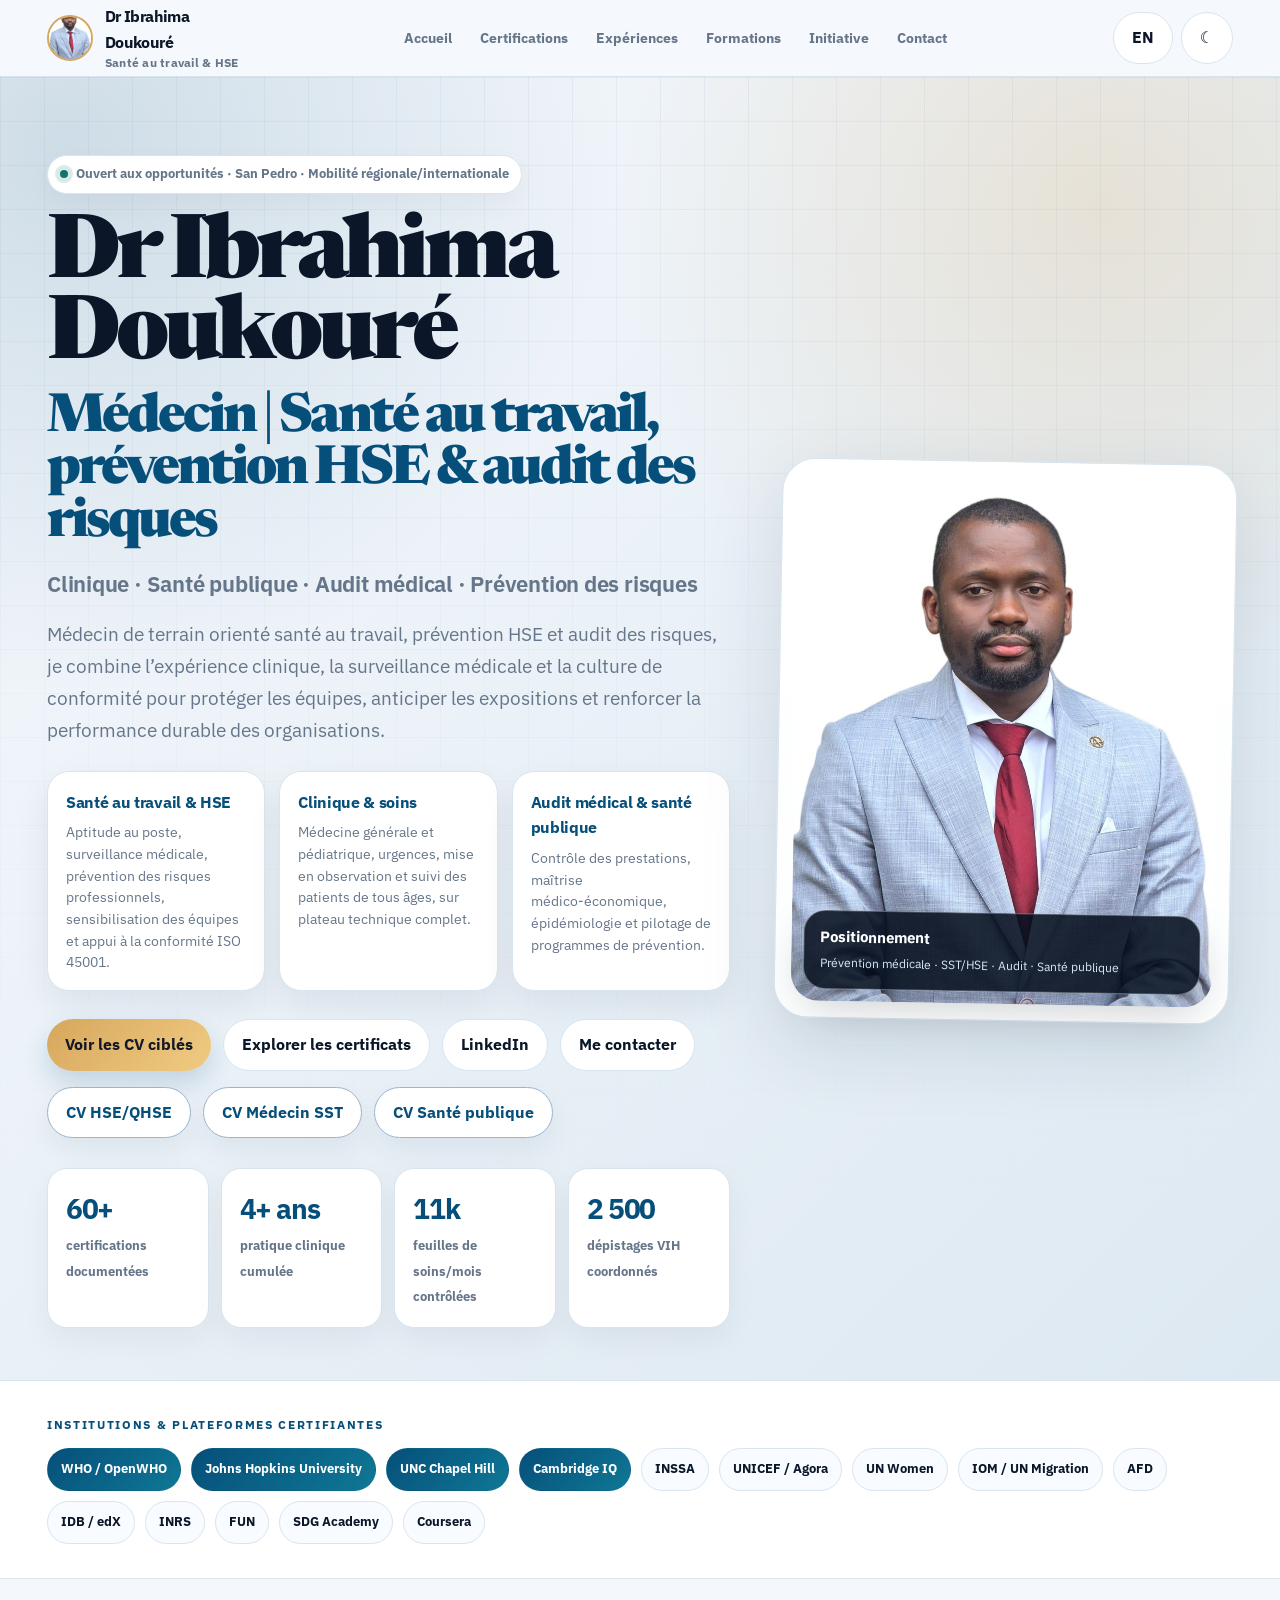
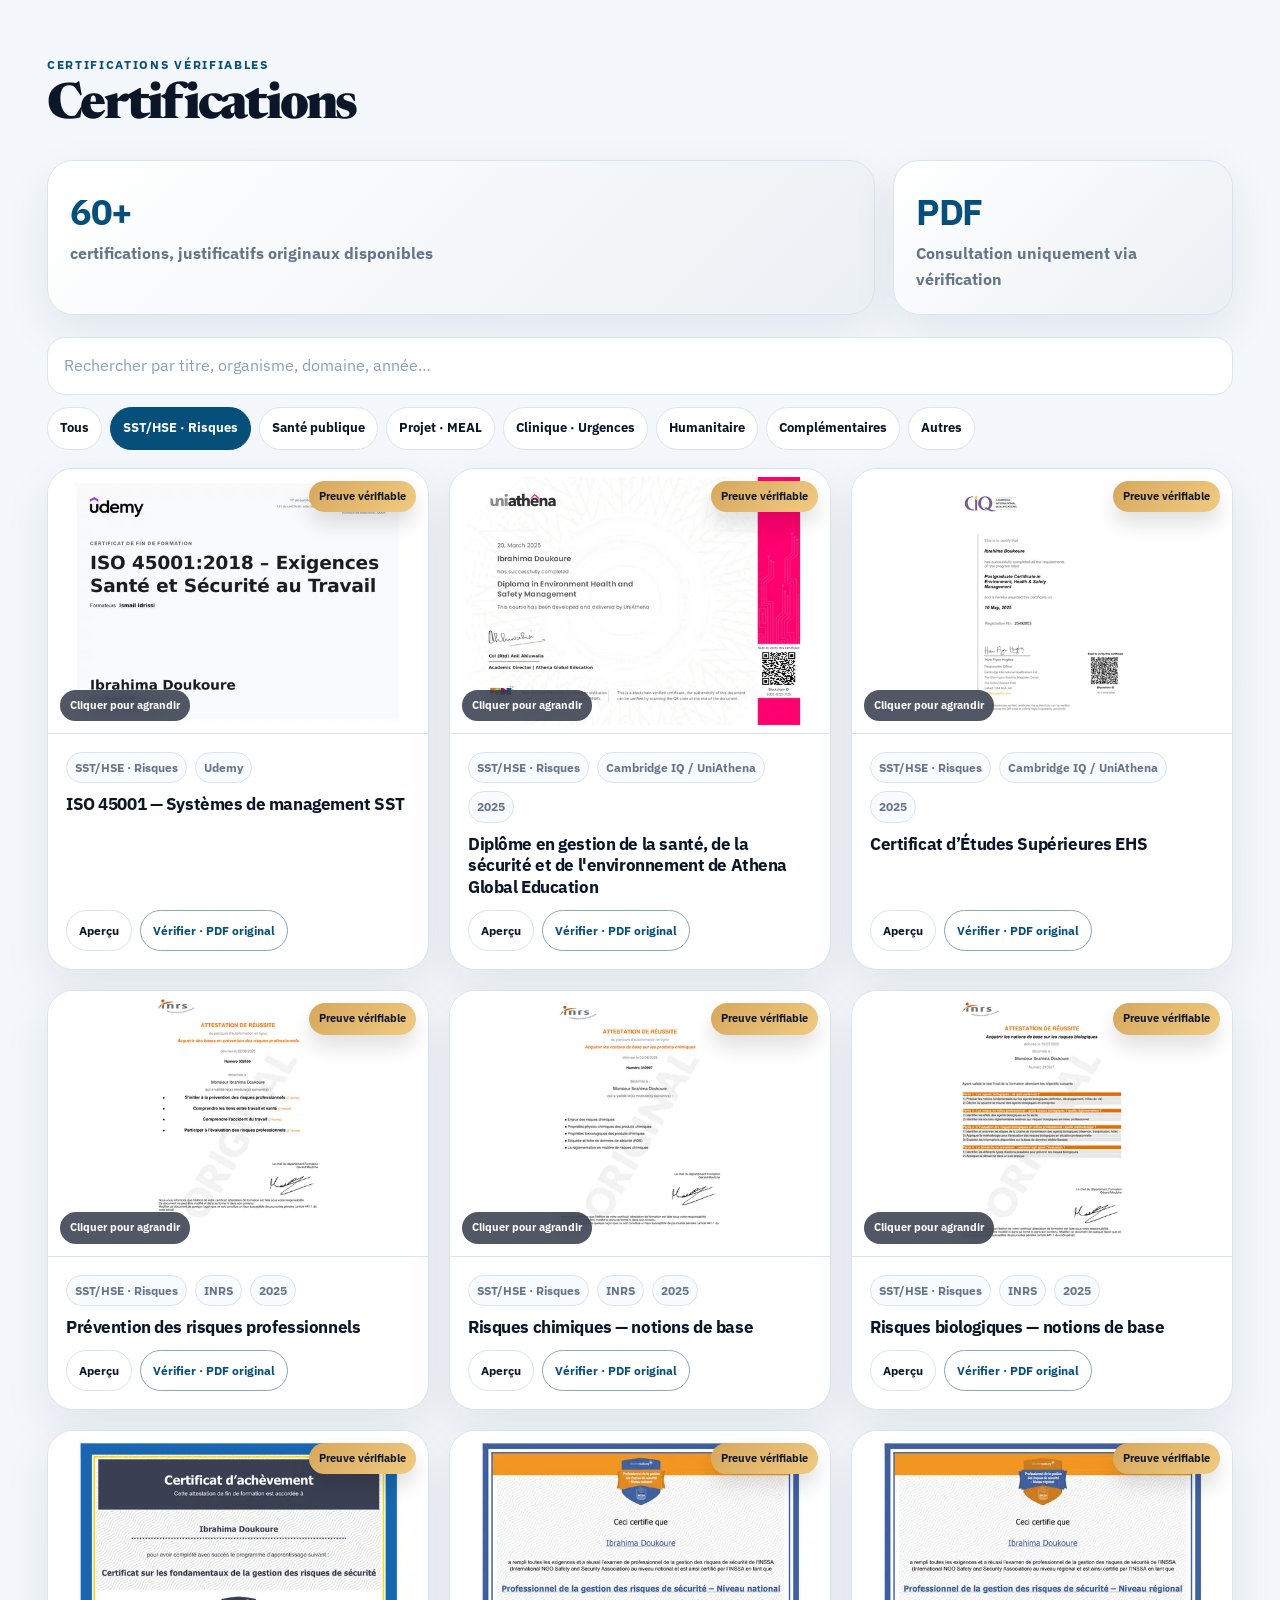
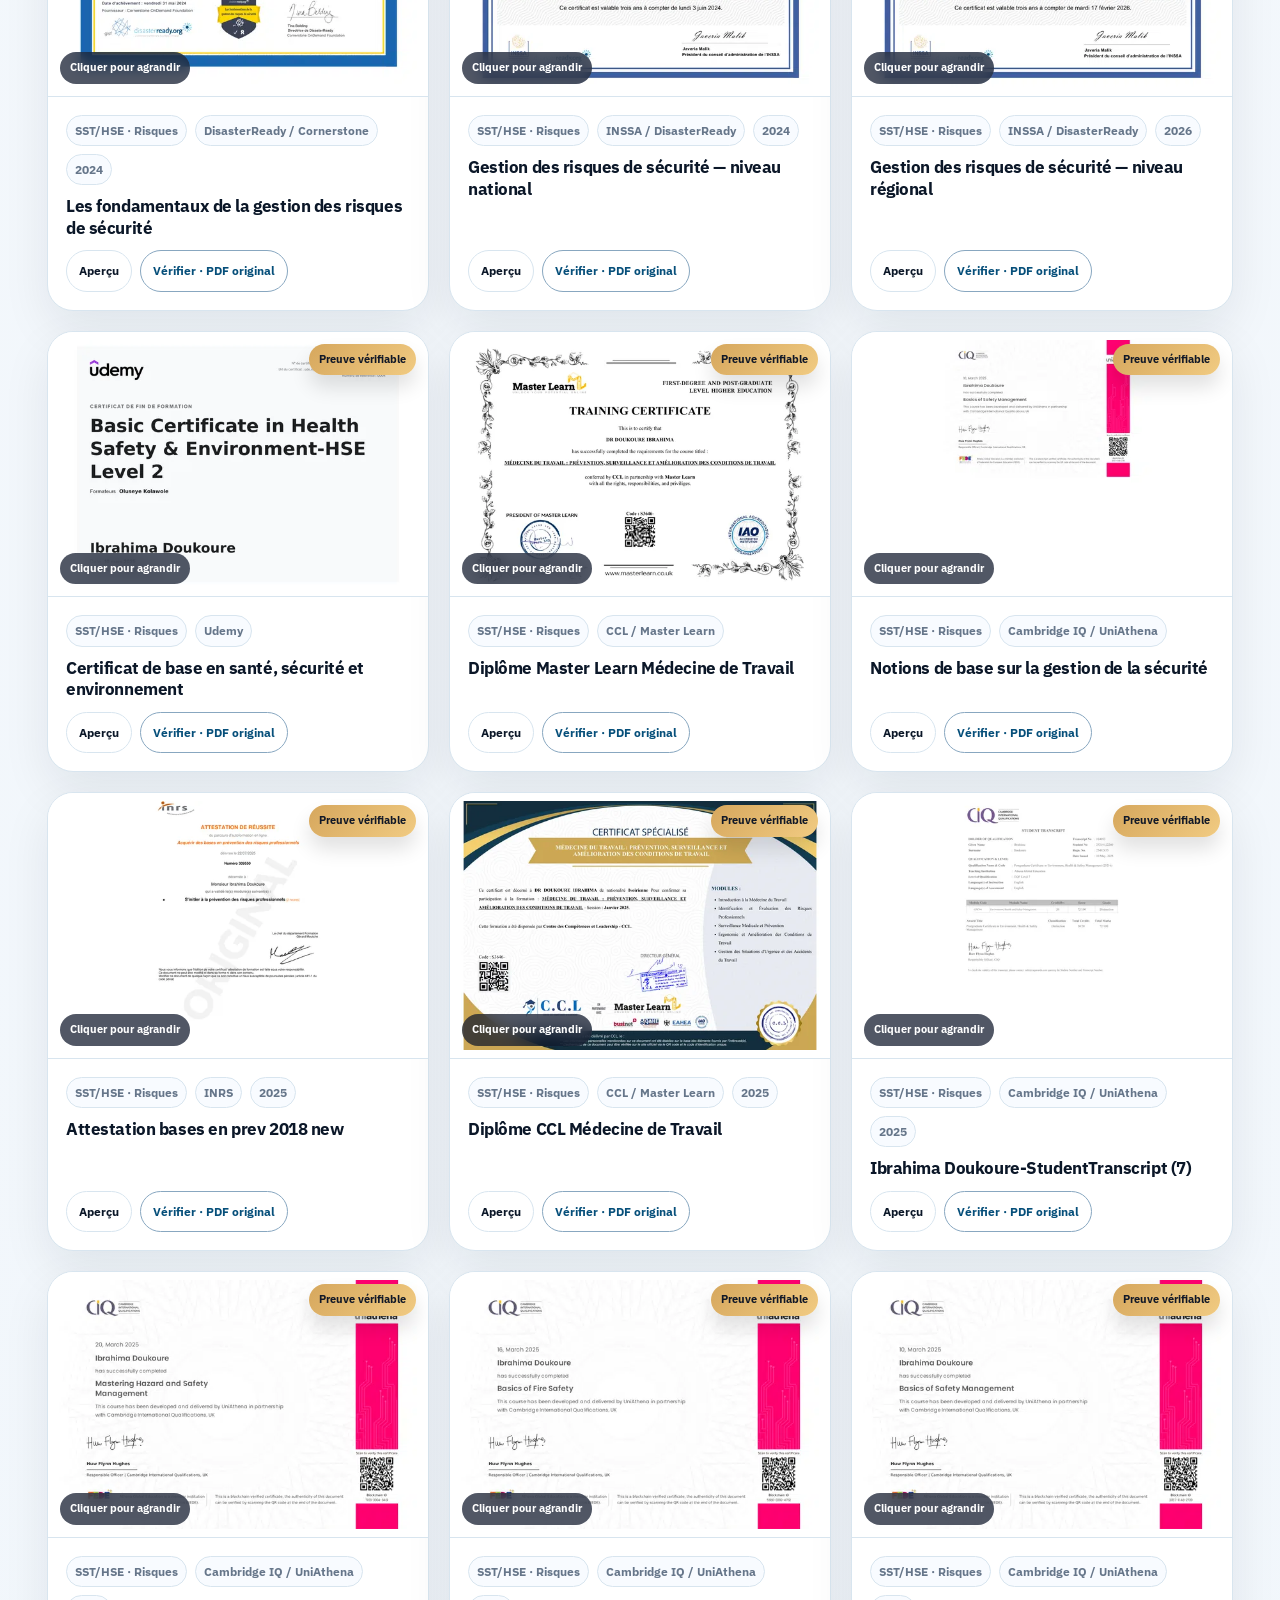
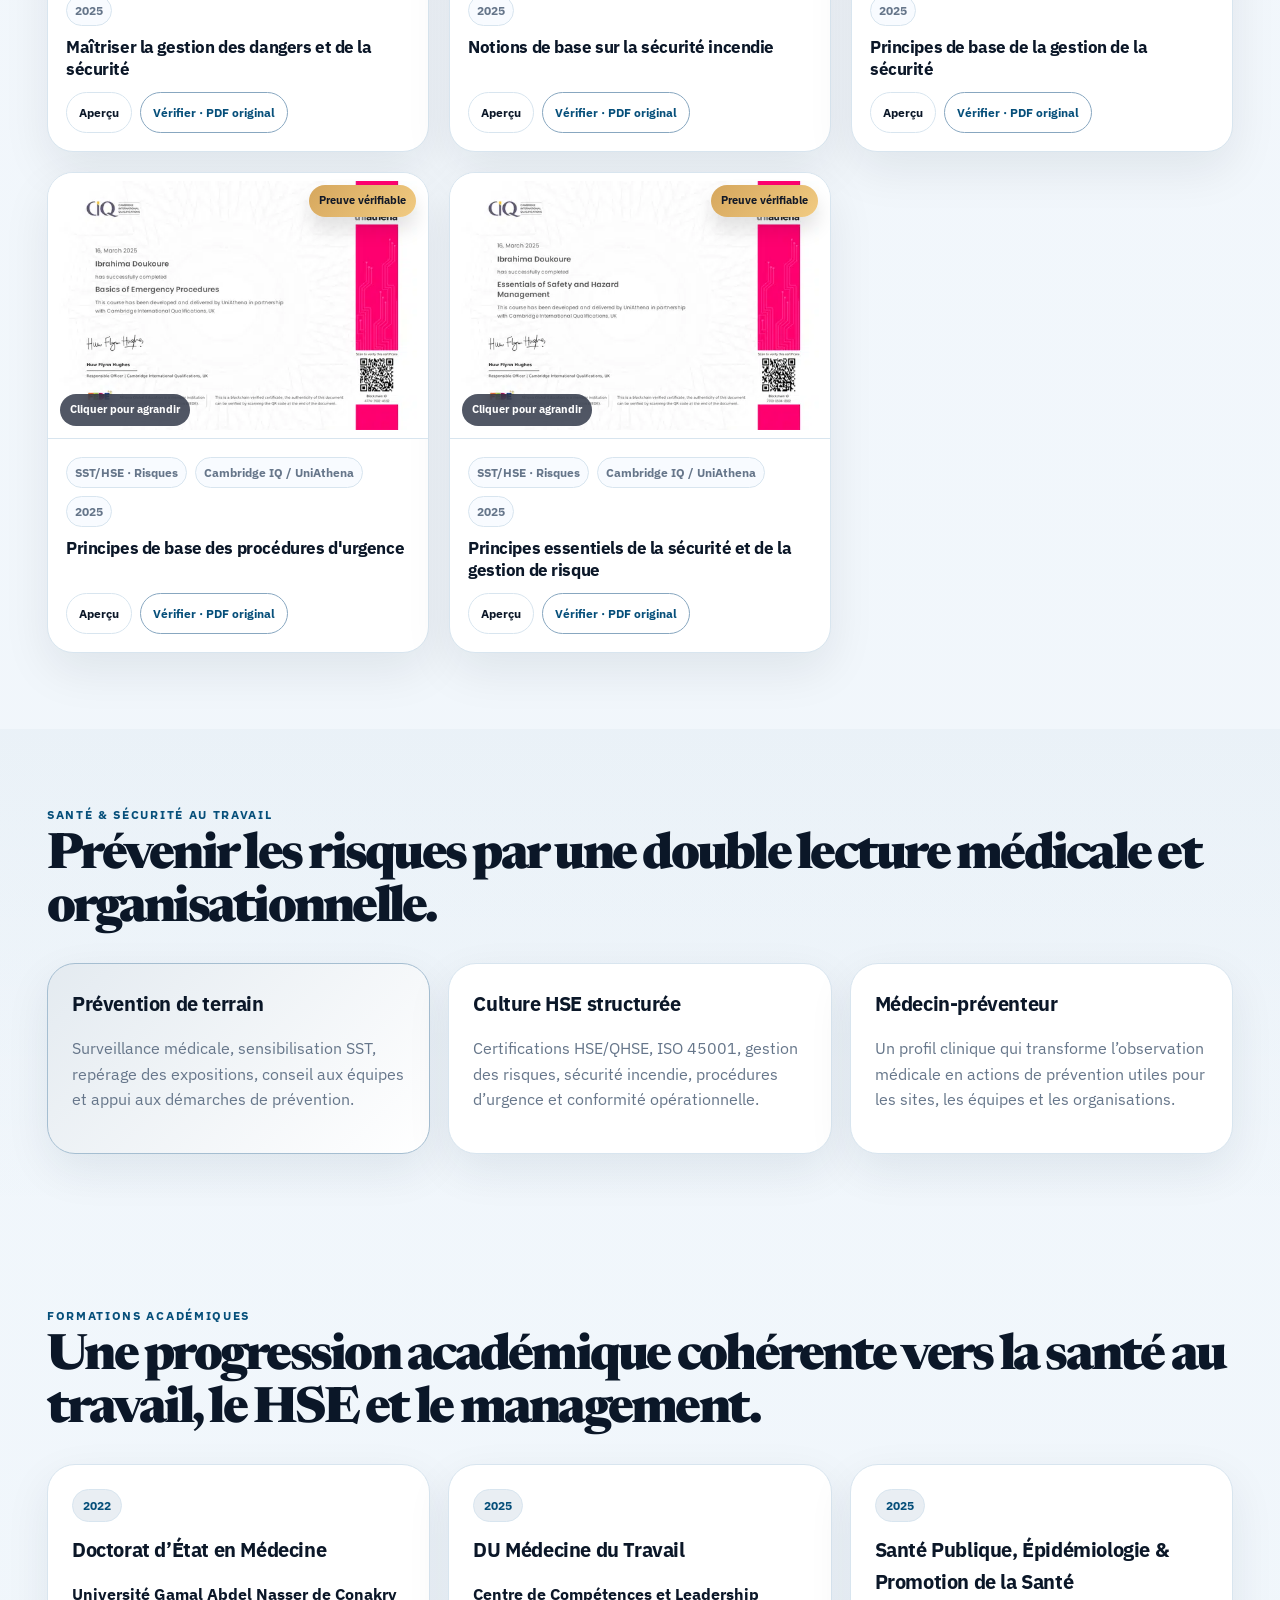
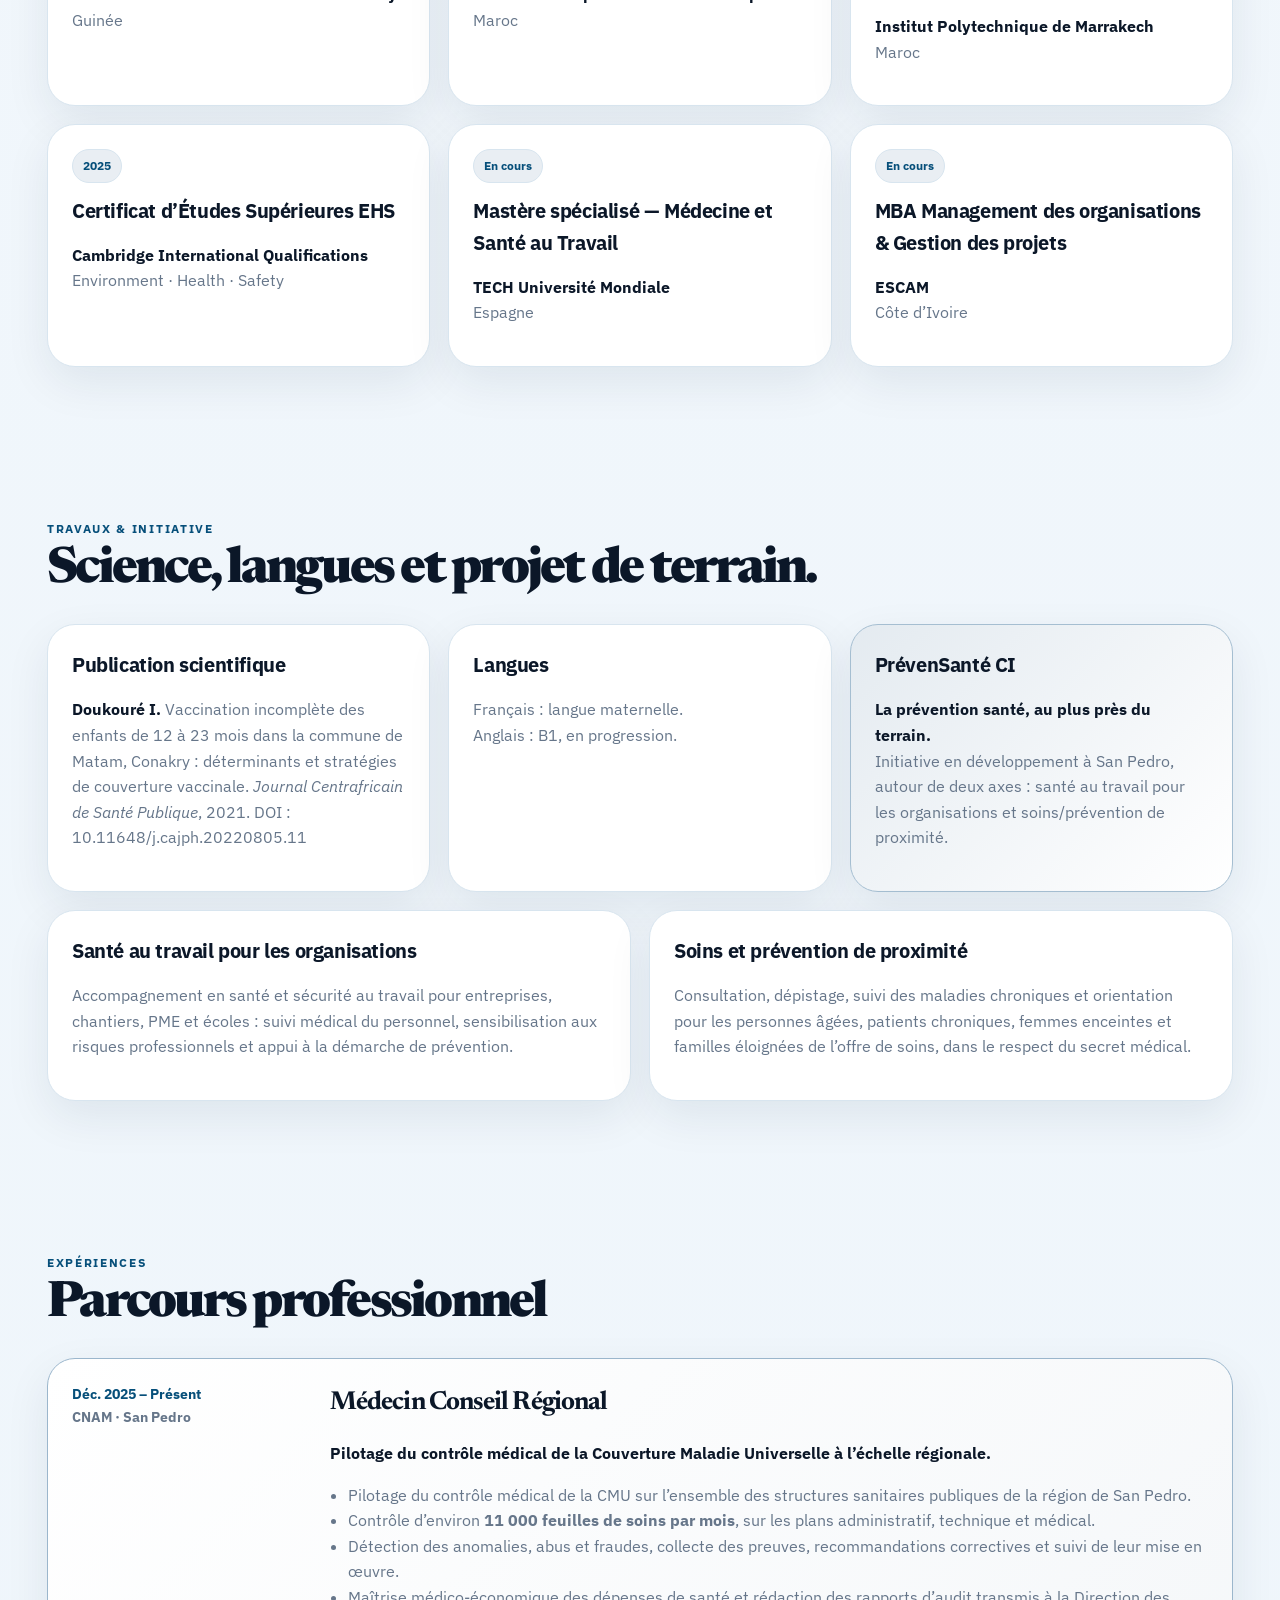
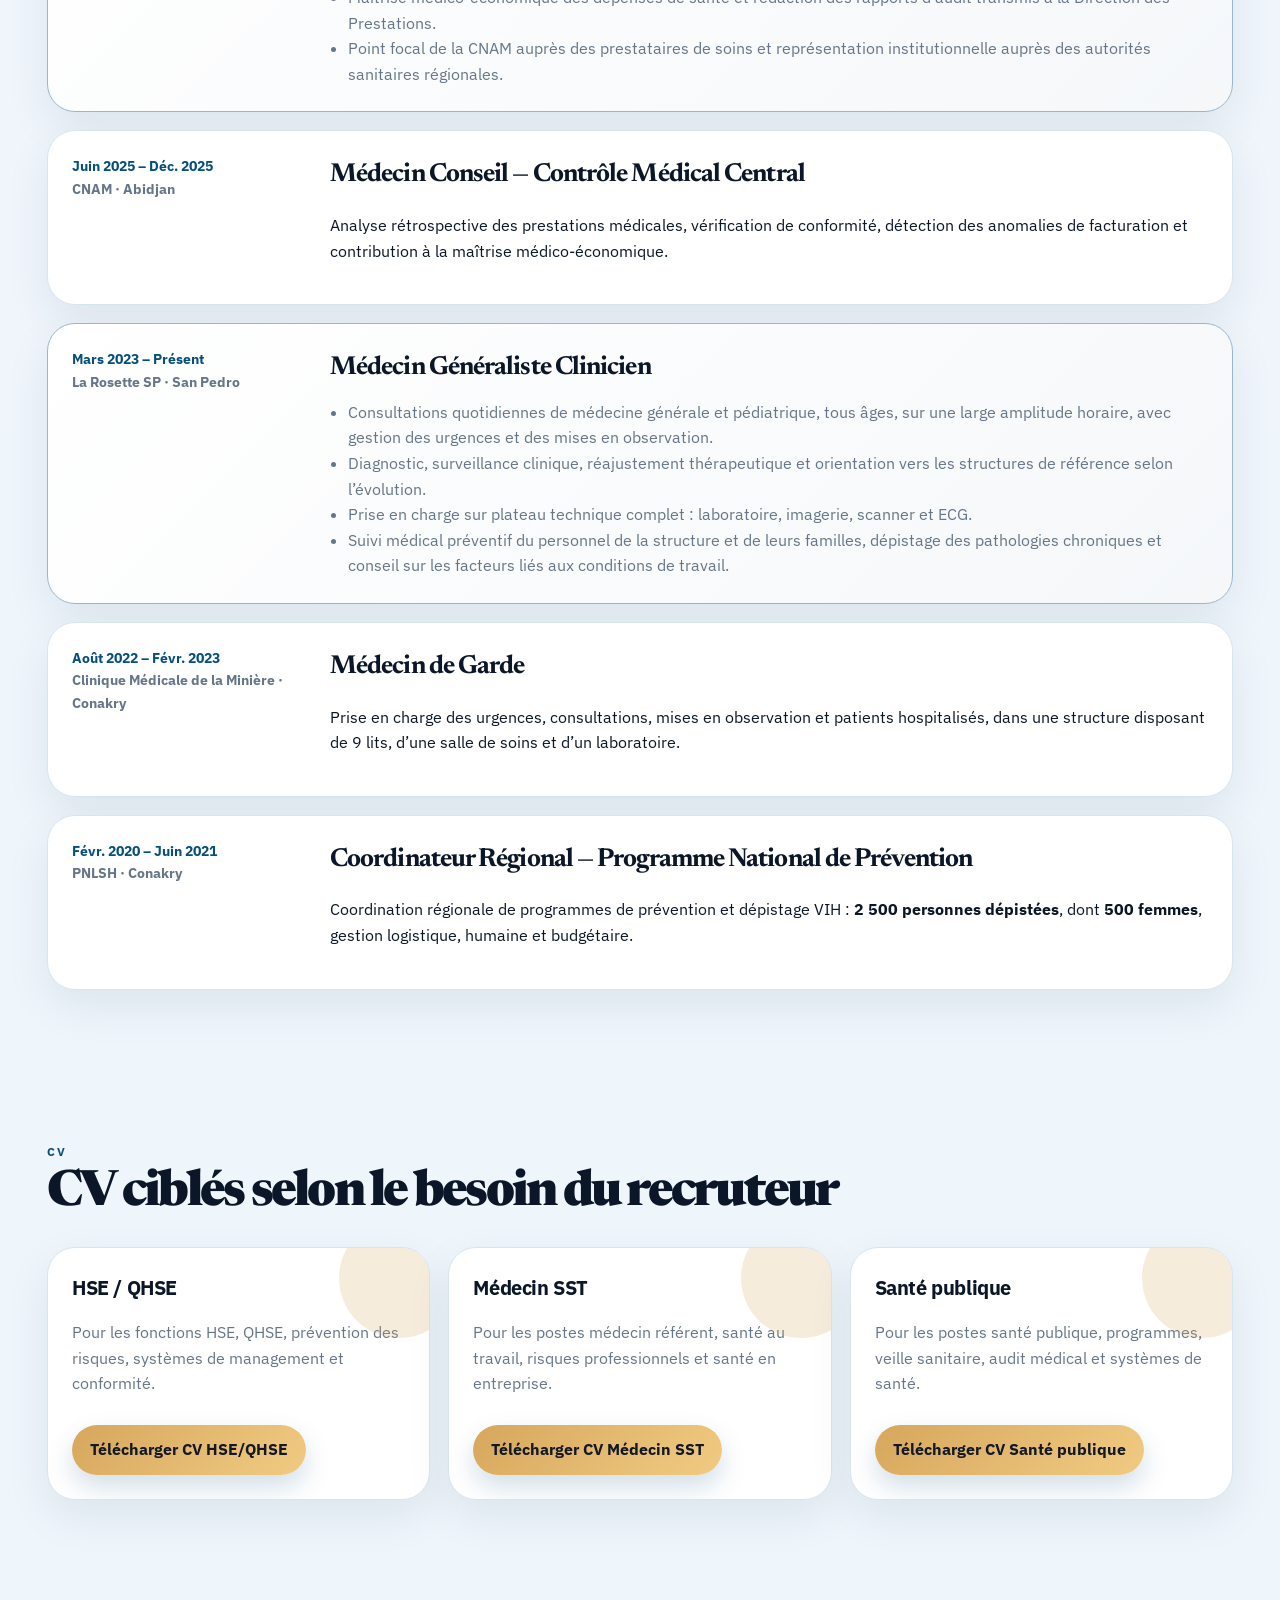
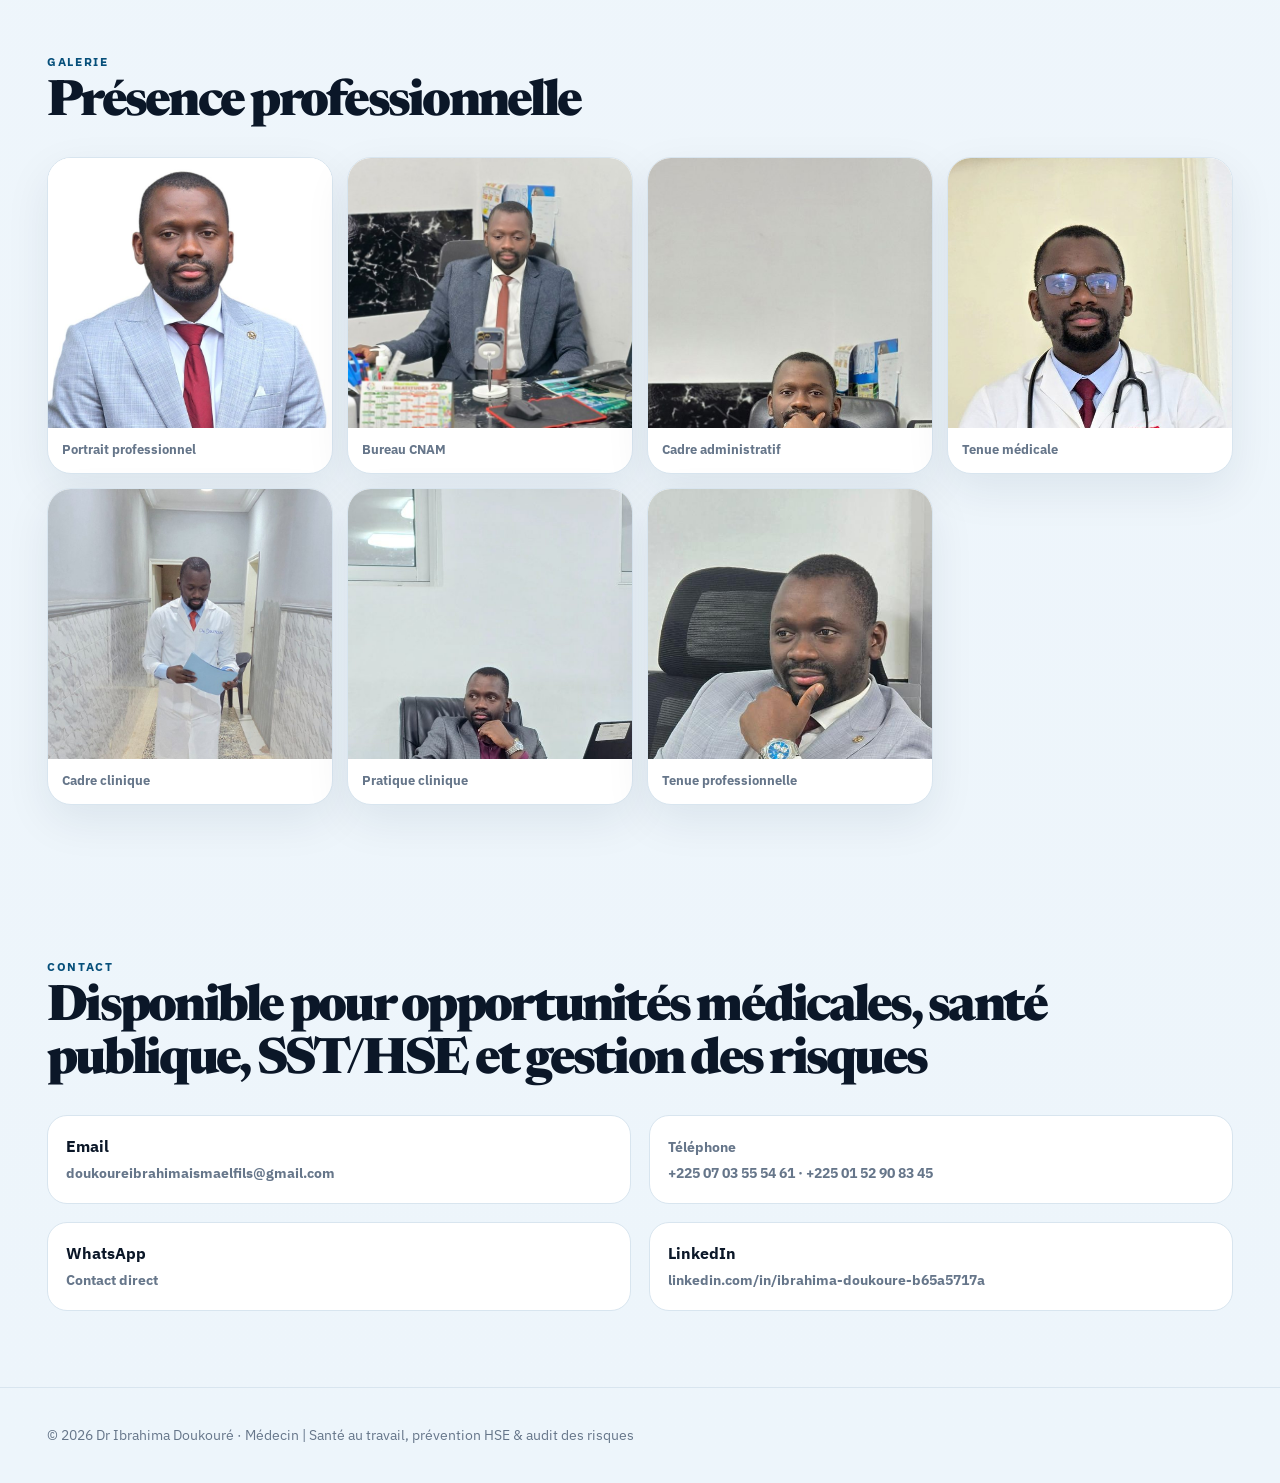
==== index.html @ f4de7c30 "Intégration accroche finale" ====
<!DOCTYPE html>

<html lang="fr">
<head>
<meta charset="utf-8"/>
<meta content="width=device-width, initial-scale=1" name="viewport"/>
<title>Dr Ibrahima Doukouré | Santé au travail, prévention HSE &amp; audit des risques</title>
<meta content="Portfolio professionnel bilingue de Dr Ibrahima Doukouré : médecine clinique, santé au travail, prévention HSE, audit des risques, audit médical, santé publique et certifications vérifiables." name="description"/>
<meta content="Dr Ibrahima Doukouré" name="author"/>
<meta content="#064f7a" name="theme-color"/>
<meta content="Dr Ibrahima Doukouré | Santé au travail, prévention HSE &amp; audit des risques" property="og:title"/>
<meta content="Médecin de terrain orienté santé au travail, prévention HSE et audit des risques. Clinique, conformité, HSE et santé publique." property="og:description"/>
<meta content="website" property="og:type"/>
<meta content="https://ibrahimadoukoure.github.io/images/file_000000008200720a9ff8313a130f2a0b.jpg" property="og:image"/>
<link href="manifest.json" rel="manifest"/>
<link href="https://fonts.googleapis.com" rel="preconnect"/>
<link crossorigin="" href="https://fonts.gstatic.com" rel="preconnect"/>
<link href="https://fonts.googleapis.com/css2?family=Newsreader:opsz,wght@6..72,500;6..72,600;6..72,700;6..72,800&amp;family=IBM+Plex+Sans:wght@400;500;600;700;800&amp;display=swap" rel="stylesheet"/>
<style>
:root{
  --bg:#f5f8fc;--bg2:#edf5fb;--surface:#fff;--surface2:#f8fbff;--ink:#0b1728;--muted:#66768a;--softMuted:#8aa0b8;--line:#d8e5ef;
  --brand:#064f7a;--brand2:#0f7895;--gold:#d6a75d;--gold2:#f1cb82;--green:#0f766e;--red:#9a3412;
  --shadow:0 26px 80px rgba(9,35,60,.12);--shadow2:0 16px 45px rgba(9,35,60,.08);--radius:28px;--max:1230px
}
[data-theme="dark"]{
  --bg:#07111f;--bg2:#0a1626;--surface:#0d1b2e;--surface2:#10243a;--ink:#eaf1f8;--muted:#9db1c7;--softMuted:#6f86a0;--line:#21354f;
  --brand:#54bce8;--brand2:#7de3ee;--gold:#e6bf73;--gold2:#ffe0a2;--green:#6ee7b7;--shadow:0 28px 90px rgba(0,0,0,.42);--shadow2:0 18px 55px rgba(0,0,0,.28)
}
*{box-sizing:border-box}html{scroll-behavior:smooth}body{margin:0;background:linear-gradient(180deg,var(--bg),var(--bg2));color:var(--ink);font-family:Inter,system-ui,-apple-system,Segoe UI,Roboto,Arial,sans-serif;line-height:1.6}a{color:inherit;text-decoration:none}img{max-width:100%;display:block}button,.btn,input{font:inherit}.container{max-width:var(--max);margin:auto;padding:0 22px}.sr{position:absolute;left:-9999px}
.lang-en{display:none}body[data-lang="en"] .lang-fr{display:none!important}body[data-lang="en"] .lang-en{display:revert!important}
.skip{position:absolute;left:-999px;top:0;background:var(--brand);color:#fff;padding:10px 14px;z-index:1000;border-radius:0 0 12px 0;font-weight:800}.skip:focus{left:0}
header{position:sticky;top:0;z-index:60;backdrop-filter:blur(18px);background:color-mix(in oklab,var(--bg) 88%, transparent);border-bottom:1px solid var(--line)}.nav{height:76px;display:flex;align-items:center;justify-content:space-between;gap:16px}.brand{display:flex;align-items:center;gap:12px;font-weight:950;letter-spacing:-.045em}.brand img{width:46px;height:46px;border-radius:50%;object-fit:cover;border:2px solid var(--gold)}.brand small{display:block;letter-spacing:.02em;color:var(--muted);font-weight:700;font-size:12px;margin-top:-3px}.navlinks{display:flex;gap:8px;align-items:center;font-size:14px;color:var(--muted);font-weight:750}.navlinks a{padding:9px 10px;border-radius:999px}.navlinks a:hover{background:color-mix(in oklab,var(--brand) 10%,transparent);color:var(--ink)}.navTools{display:flex;gap:8px;align-items:center}
button,.btn{border:0;border-radius:999px;background:var(--brand);color:#fff;padding:12px 18px;font-weight:850;cursor:pointer;box-shadow:0 12px 26px rgba(11,77,120,.18);display:inline-flex;gap:9px;align-items:center;justify-content:center;transition:.2s ease}button:hover,.btn:hover{transform:translateY(-1px)}button.secondary,.btn.secondary{background:var(--surface);color:var(--ink);border:1px solid var(--line);box-shadow:none}button.gold,.btn.gold{background:linear-gradient(135deg,var(--gold),var(--gold2));color:#121826}.btn.slim,button.slim{padding:9px 12px;font-size:13px}
.hero{position:relative;overflow:hidden;padding:78px 0 52px;background:radial-gradient(circle at 5% 5%,color-mix(in oklab,var(--brand) 16%, transparent),transparent 32%),radial-gradient(circle at 86% 10%,rgba(213,162,83,.20),transparent 30%),linear-gradient(135deg,var(--bg),color-mix(in oklab,var(--brand) 7%,var(--bg2)))}.hero:before{content:"";position:absolute;inset:0;background-image:linear-gradient(rgba(11,77,120,.05) 1px,transparent 1px),linear-gradient(90deg,rgba(11,77,120,.05) 1px,transparent 1px);background-size:44px 44px;mask-image:linear-gradient(to bottom,#000,transparent 88%);pointer-events:none}.heroGrid{position:relative;display:grid;grid-template-columns:1.08fr .72fr;gap:48px;align-items:center}.eyebrow{display:inline-flex;gap:8px;align-items:center;background:var(--surface);border:1px solid var(--line);padding:8px 12px;border-radius:999px;color:var(--muted);font-weight:850;font-size:13px;box-shadow:0 10px 28px rgba(15,23,42,.04)}.eyebrow .dot{width:8px;height:8px;background:var(--green);border-radius:50%;box-shadow:0 0 0 5px color-mix(in oklab,var(--green) 15%,transparent)}h1{font-size:clamp(42px,7vw,86px);line-height:.95;margin:22px 0 16px;letter-spacing:-.075em;font-weight:950}.title{font-size:clamp(18px,2.25vw,28px);font-weight:900;color:var(--brand);line-height:1.25;margin-bottom:16px}.lead{font-size:18px;color:var(--muted);max-width:780px}.heroActions,.cvQuick{display:flex;flex-wrap:wrap;gap:12px;margin-top:28px}.cvQuick{margin-top:16px}.cvQuick .btn{background:var(--surface);color:var(--brand);border:1px solid color-mix(in oklab,var(--brand) 30%, var(--line));box-shadow:0 12px 28px rgba(9,35,60,.06)}.heroCard{position:relative;background:linear-gradient(180deg,var(--surface),color-mix(in oklab,var(--surface) 88%,var(--bg2)));border:1px solid var(--line);border-radius:34px;box-shadow:var(--shadow);padding:16px;transform:rotate(1deg)}.heroCard img{border-radius:28px;aspect-ratio:4/5;object-fit:cover;object-position:center top}.heroBadge{position:absolute;left:28px;right:28px;bottom:28px;border:1px solid rgba(255,255,255,.32);background:rgba(3,8,18,.70);color:#fff;border-radius:22px;padding:14px 16px;backdrop-filter:blur(12px)}.heroBadge b{display:block;font-size:15px}.heroBadge span{font-size:12px;color:#dbeafe}.metricRow{display:grid;grid-template-columns:repeat(4,1fr);gap:12px;margin-top:30px}.metric{background:var(--surface);border:1px solid var(--line);border-radius:20px;padding:18px;box-shadow:0 12px 30px rgba(15,23,42,.05)}.metric b{font-size:28px;display:block;color:var(--brand);letter-spacing:-.05em}.metric span{font-size:13px;color:var(--muted);font-weight:750}
section{padding:76px 0}.sectionHead{display:flex;align-items:flex-end;justify-content:space-between;gap:20px;margin-bottom:28px}.kicker{color:var(--brand);font-weight:950;text-transform:uppercase;letter-spacing:.14em;font-size:12px}h2{font-family:"Source Serif 4",serif;font-size:clamp(32px,4vw,50px);line-height:1.05;margin:6px 0 0;letter-spacing:-.045em}.sub{color:var(--muted);max-width:820px}.grid{display:grid;gap:18px}.grid.two{grid-template-columns:repeat(2,1fr)}.grid.three{grid-template-columns:repeat(3,1fr)}.grid.four{grid-template-columns:repeat(4,1fr)}.card{background:var(--surface);border:1px solid var(--line);border-radius:var(--radius);padding:24px;box-shadow:var(--shadow2)}.card h3{margin:0 0 8px;font-size:20px;letter-spacing:-.02em}.card p,.card li{color:var(--muted)}.card strong{color:var(--ink)}.noteCard{background:linear-gradient(135deg,color-mix(in oklab,var(--brand) 11%,var(--surface)),var(--surface));border-color:color-mix(in oklab,var(--brand) 25%, var(--line))}
.institutions{background:var(--surface);border-top:1px solid var(--line);border-bottom:1px solid var(--line);padding:34px 0}.instRow{display:flex;flex-wrap:wrap;gap:10px;align-items:center}.inst{padding:10px 13px;background:var(--surface2);border:1px solid var(--line);border-radius:999px;color:var(--ink);font-weight:900;font-size:13px}.inst.star{background:linear-gradient(135deg,var(--brand),var(--brand2));color:#fff;border-color:transparent}
.timeline{display:grid;gap:18px}.tl{display:grid;grid-template-columns:238px 1fr;gap:20px;background:var(--surface);border:1px solid var(--line);border-radius:var(--radius);padding:24px;box-shadow:var(--shadow2)}.highlightTl{border-color:color-mix(in oklab,var(--brand) 30%,var(--line));background:linear-gradient(135deg,var(--surface),color-mix(in oklab,var(--brand) 4%,var(--surface)))}.tlMeta{color:var(--muted);font-size:14px;font-weight:850}.tlMeta .date{display:block;color:var(--brand)}.tl h3{margin:0 0 6px}.tl ul{margin:10px 0 0;padding-left:18px;color:var(--muted)}.tags{display:flex;flex-wrap:wrap;gap:10px}.tag{display:inline-flex;align-items:center;gap:8px;padding:8px 12px;border-radius:999px;background:color-mix(in oklab,var(--brand) 9%,var(--surface));border:1px solid var(--line);font-size:13px;font-weight:850;color:color-mix(in oklab,var(--ink) 90%,var(--brand))}
.cvGrid{display:grid;grid-template-columns:repeat(3,1fr);gap:18px}.cvCard{position:relative;overflow:hidden}.cvCard:after{content:"";position:absolute;right:-30px;top:-30px;width:120px;height:120px;border-radius:50%;background:color-mix(in oklab,var(--gold) 22%,transparent)}.cvCard .btn{margin-top:12px}
.certIntro{display:grid;grid-template-columns:1fr 340px;gap:18px;margin-bottom:22px}.certPanel{background:linear-gradient(135deg,var(--surface),color-mix(in oklab,var(--brand) 8%,var(--surface)));border:1px solid var(--line);border-radius:26px;padding:22px;box-shadow:var(--shadow2)}.certPanel b{font-size:36px;color:var(--brand);letter-spacing:-.05em}.certPanel span{display:block;color:var(--muted);font-weight:800}.filters{display:grid;grid-template-columns:1fr;gap:12px;margin-bottom:18px}.search{width:100%;border:1px solid var(--line);background:var(--surface);color:var(--ink);padding:15px 16px;border-radius:18px;outline:none}.search:focus{border-color:var(--brand);box-shadow:0 0 0 4px color-mix(in oklab,var(--brand) 16%, transparent)}.filterBtns{display:flex;gap:8px;flex-wrap:wrap}.filterBtns button{padding:10px 12px;font-size:13px;background:var(--surface);color:var(--ink);border:1px solid var(--line);box-shadow:none}.filterBtns button.active{background:var(--brand);color:#fff;border-color:var(--brand)}.certGrid{display:grid;grid-template-columns:repeat(3,1fr);gap:20px}.cert{background:var(--surface);border:1px solid var(--line);border-radius:26px;overflow:hidden;box-shadow:0 18px 48px rgba(15,23,42,.08);display:flex;flex-direction:column;min-height:100%;transition:.22s ease}.cert:hover{transform:translateY(-4px);box-shadow:var(--shadow)}.certThumb{position:relative;background:linear-gradient(135deg,#f8fafc,#ffffff);aspect-ratio:1.43/1;display:flex;align-items:center;justify-content:center;border-bottom:1px solid var(--line);overflow:hidden;width:100%;border-radius:0;box-shadow:none;padding:0}.certThumb:hover{transform:none}.certThumb img{width:100%;height:100%;object-fit:contain;padding:10px;background:#fff}.proofCorner{position:absolute;right:12px;top:12px;padding:7px 10px;border-radius:999px;background:linear-gradient(135deg,var(--gold),var(--gold2));color:#111827;font-size:11px;font-weight:950;box-shadow:0 12px 20px rgba(0,0,0,.12)}.previewHint{position:absolute;left:12px;bottom:12px;padding:7px 10px;border-radius:999px;background:rgba(15,23,42,.72);color:#fff;font-size:11px;font-weight:850;backdrop-filter:blur(8px)}.brokenNote{display:none;position:absolute;inset:0;align-items:center;justify-content:center;padding:20px;text-align:center;color:var(--brand);font-size:13px;font-weight:900;background:linear-gradient(135deg,#fff,var(--surface2))}.certThumb.missing-preview .brokenNote{display:flex}.certThumb.missing-preview .previewHint,.certThumb.missing-preview .proofCorner{display:none}.certBody{padding:18px;display:flex;flex-direction:column;gap:11px;flex:1}.certBody h3{font-size:17px;margin:0;line-height:1.28;letter-spacing:-.025em}.certMeta{font-size:12px;color:var(--muted);display:flex;gap:8px;flex-wrap:wrap}.pill{display:inline-flex;padding:5px 8px;border-radius:999px;background:var(--surface2);border:1px solid var(--line);font-weight:750}.certActions{display:flex;gap:8px;flex-wrap:wrap;margin-top:auto}.certActions a,.certActions button{font-size:12px;padding:10px 12px;box-shadow:none}.certActions .verify{border-color:color-mix(in oklab,var(--brand) 40%,var(--line));color:var(--brand)}
.gallery{display:grid;grid-template-columns:repeat(4,1fr);gap:14px}.gallery figure{margin:0;border-radius:24px;overflow:hidden;border:1px solid var(--line);background:var(--surface);box-shadow:var(--shadow2)}.gallery img{width:100%;height:270px;object-fit:cover;object-position:center top}.gallery figcaption{padding:12px 14px;color:var(--muted);font-size:13px;font-weight:800}.contactBox{display:grid;grid-template-columns:1fr 1fr;gap:18px}.contactLink{display:flex;gap:14px;align-items:center;background:var(--surface);border:1px solid var(--line);border-radius:20px;padding:18px;font-weight:850}.contactLink b{display:block}.contactLink span{color:var(--muted);font-size:14px}footer{border-top:1px solid var(--line);padding:36px 0;color:var(--muted);font-size:14px}.topBtn{position:fixed;right:18px;bottom:18px;z-index:60;display:none;border-radius:16px;padding:13px}.lightbox{position:fixed;inset:0;background:rgba(3,8,18,.92);display:none;align-items:center;justify-content:center;z-index:100;padding:26px}.lightbox.open{display:flex}.lightboxBox{max-width:min(1100px,94vw);max-height:92vh;display:flex;flex-direction:column;gap:12px}.lightbox img{max-height:82vh;max-width:94vw;border-radius:18px;background:#fff;object-fit:contain}.lightboxToolbar{display:flex;justify-content:space-between;gap:10px;align-items:center;color:#fff}.lightboxClose{background:#fff;color:#0f172a}.lightboxTitle{font-weight:850}
@media(max-width:1000px){.navlinks{display:none}.heroGrid,.grid.two,.grid.three,.grid.four,.contactBox,.certIntro,.cvGrid{grid-template-columns:1fr}.metricRow{grid-template-columns:repeat(2,1fr)}.tl{grid-template-columns:1fr}.certGrid{grid-template-columns:repeat(2,1fr)}.gallery{grid-template-columns:repeat(2,1fr)}}
@media(max-width:640px){.hero{padding-top:42px}.certGrid,.gallery,.metricRow{grid-template-columns:1fr}section{padding:56px 0}.heroActions .btn,.heroActions button,.cvQuick .btn{width:100%}.gallery img{height:330px}.certActions .btn,.certActions button{flex:1}.brand small{display:none}}


/* ===== Finition executive HSE — version consolidée ===== */
:root{--serif:"Newsreader",Georgia,serif;--sans:"IBM Plex Sans",Inter,system-ui,-apple-system,Segoe UI,Roboto,Arial,sans-serif}
body{font-family:var(--sans);font-weight:400}.brand{letter-spacing:-.04em}.brand small{font-weight:700}.navlinks{font-weight:700}
h1,h2{font-family:var(--serif);font-weight:800;letter-spacing:-.055em;color:var(--ink)}
h1{font-size:clamp(46px,7vw,88px);line-height:.92;margin:22px 0 14px}.title{font-family:var(--serif);font-size:clamp(30px,4.2vw,58px);line-height:.98;letter-spacing:-.055em;font-weight:800;color:var(--brand);max-width:860px}.heroSubline{font-size:clamp(16px,2vw,22px);color:var(--muted);font-weight:650;margin:12px 0 14px;letter-spacing:-.01em}.lead{font-size:18.5px;line-height:1.72;color:var(--muted);max-width:840px}.heroBadge{backdrop-filter:none;background:rgba(7,17,31,.88);box-shadow:0 18px 42px rgba(0,0,0,.18)}
.heroPillars{display:grid;grid-template-columns:repeat(3,1fr);gap:14px;margin:24px 0 8px}.heroPillars article{background:var(--surface);border:1px solid var(--line);border-radius:22px;padding:18px 18px 16px;box-shadow:0 14px 34px rgba(9,35,60,.07)}.heroPillars b{display:block;color:var(--brand);font-size:16px;margin-bottom:7px;letter-spacing:-.02em}.heroPillars span{display:block;color:var(--muted);font-size:14px;line-height:1.55}.angleSection{background:linear-gradient(180deg,color-mix(in oklab,var(--brand) 3%,transparent),transparent)}.yearBadge{display:inline-flex;margin-bottom:12px;padding:6px 10px;border-radius:999px;background:color-mix(in oklab,var(--brand) 9%,var(--surface));border:1px solid var(--line);color:var(--brand);font-size:12px;font-weight:900}.diplomaGrid .card{position:relative}.prevenGrid{margin-top:18px}.certIntro .certPanel b{letter-spacing:-.04em}.certGrid{align-items:stretch}.certThumb{background:#fff}.certThumb img{padding:8px}.gallery figcaption{font-weight:750}.gallery img{background:#fff}.tl h3{font-family:var(--serif);font-size:26px;letter-spacing:-.035em}.contactLink{box-shadow:none}.search::placeholder{color:var(--softMuted)}
@media(max-width:1000px){.heroPillars{grid-template-columns:1fr}.title{font-size:clamp(28px,8vw,44px)}.heroSubline{font-size:16px}.lead{font-size:17px}.heroCard img{aspect-ratio:4/5;object-fit:cover;object-position:center top}.metricRow{margin-top:22px}}
@media(max-width:640px){.nav{height:70px}.brand img{width:48px;height:48px}.brand{font-size:18px}.brand small{font-size:11px}.hero{padding:46px 0 36px}.title{line-height:1.04}.heroPillars article{padding:16px}.metric b{font-size:30px}.gallery img{height:330px}.certThumb{aspect-ratio:1.36/1}.certActions .secondary{min-height:54px}.tl h3{font-size:24px}}

.metric b span{display:inline!important;font-size:inherit!important;color:inherit!important;font-weight:inherit!important;letter-spacing:inherit!important;}.lightboxTitle .lang-en,.lightboxTitle .lang-fr{display:inline}


/* ===== Correctif définitif bilingue : une seule langue visible à la fois ===== */
body[data-lang="fr"] .lang-en,
body:not([data-lang="en"]) .lang-en{display:none!important;}
body[data-lang="en"] .lang-fr{display:none!important;}
body[data-lang="en"] .lang-en{display:revert!important;}
body[data-lang="fr"] .heroPillars article > b.lang-fr,
body[data-lang="en"] .heroPillars article > b.lang-en,
body[data-lang="fr"] .heroPillars article > span.lang-fr,
body[data-lang="en"] .heroPillars article > span.lang-en{display:block!important;}
body[data-lang="fr"] .metric b span.lang-fr,
body[data-lang="en"] .metric b span.lang-en,
body[data-lang="fr"] .metric span span.lang-fr,
body[data-lang="en"] .metric span span.lang-en{display:inline!important;}
body[data-lang="fr"] .lightboxTitle .lang-fr,
body[data-lang="en"] .lightboxTitle .lang-en{display:inline!important;}

</style>
<meta content="https://ibrahimadoukoure.github.io/" property="og:url"/><meta content="summary_large_image" name="twitter:card"/><meta content="Dr Ibrahima Doukouré | Santé au travail, prévention HSE &amp; audit des risques" name="twitter:title"/><meta content="Clinique · Santé publique · Audit médical · Prévention des risques" name="twitter:description"/><meta content="https://ibrahimadoukoure.github.io/images/file_000000008200720a9ff8313a130f2a0b.jpg" name="twitter:image"/><link href="data:image/svg+xml,%3Csvg%20xmlns%3D%27http%3A//www.w3.org/2000/svg%27%20viewBox%3D%270%200%20128%20128%27%3E%3Crect%20width%3D%27128%27%20height%3D%27128%27%20rx%3D%2730%27%20fill%3D%27%23064f7a%27/%3E%3Ccircle%20cx%3D%2764%27%20cy%3D%2764%27%20r%3D%2748%27%20fill%3D%27%23ffffff%27%20opacity%3D%27.10%27/%3E%3Ctext%20x%3D%2764%27%20y%3D%2776%27%20text-anchor%3D%27middle%27%20font-family%3D%27Georgia%2Cserif%27%20font-size%3D%2744%27%20font-weight%3D%27700%27%20fill%3D%27%23f1cb82%27%3EID%3C/text%3E%3C/svg%3E" rel="icon" type="image/svg+xml"/></head>
<body data-lang="fr" data-theme="light">
<a class="skip" href="#main"><span class="lang-fr">Aller au contenu</span><span class="lang-en">Skip to content</span></a>
<header>
<div class="container nav">
<a class="brand" href="#top">
<img alt="Portrait de Dr Ibrahima Doukouré" decoding="async" loading="eager" src="[data-uri]"/>
<span>Dr Ibrahima<br/>Doukouré<small><span class="lang-fr">Santé au travail &amp; HSE</span><span class="lang-en">Occupational Health &amp; HSE</span></small></span>
</a>
<nav aria-label="Navigation principale" class="navlinks">
<a href="#top"><span class="lang-fr">Accueil</span><span class="lang-en">Home</span></a>
<a href="#certifications"><span class="lang-fr">Certifications</span><span class="lang-en">Certificates</span></a>
<a href="#experience"><span class="lang-fr">Expériences</span><span class="lang-en">Experience</span></a>
<a href="#formation"><span class="lang-fr">Formations</span><span class="lang-en">Education</span></a>
<a href="#initiative"><span class="lang-fr">Initiative</span><span class="lang-en">Initiative</span></a>
<a href="#contact">Contact</a>
</nav>
<div class="navTools">
<button aria-label="Changer de langue" class="secondary" id="langBtn" type="button">EN</button>
<button aria-label="Changer le thème" class="secondary" id="themeBtn" type="button">☾</button>
</div>
</div>
</header>
<main id="main">
<section class="hero" id="top">
<div class="container heroGrid">
<div>
<span class="eyebrow"><span class="dot"></span><span class="lang-fr">Ouvert aux opportunités · San Pedro · Mobilité régionale/internationale</span><span class="lang-en">Open to opportunities · San Pedro · Regional/international mobility</span></span>
<h1>Dr Ibrahima<br/>Doukouré</h1>
<div class="title lang-fr">Médecin | Santé au travail, prévention HSE &amp; audit des risques</div>
<div class="title lang-en">Physician | Occupational Health, HSE Prevention &amp; Risk Audit</div>
<div class="heroSubline lang-fr">Clinique · Santé publique · Audit médical · Prévention des risques</div>
<div class="heroSubline lang-en">Clinical care · Public health · Medical audit · Risk prevention</div>
<p class="lead lang-fr">Médecin de terrain orienté santé au travail, prévention HSE et audit des risques, je combine l’expérience clinique, la surveillance médicale et la culture de conformité pour protéger les équipes, anticiper les expositions et renforcer la performance durable des organisations.</p>
<p class="lead lang-en">A field physician oriented toward occupational health, HSE prevention and risk audit, I combine clinical experience, medical surveillance and a compliance culture to protect teams, anticipate exposures and strengthen the sustainable performance of organizations.</p>
<div aria-label="Piliers professionnels" class="heroPillars">
<article><b class="lang-fr">Santé au travail &amp; HSE</b><b class="lang-en">Occupational health &amp; HSE</b><span class="lang-fr">Aptitude au poste, surveillance médicale, prévention des risques professionnels, sensibilisation des équipes et appui à la conformité ISO 45001.</span><span class="lang-en">Fitness-for-work, medical surveillance, occupational risk prevention, workforce awareness and ISO 45001 compliance support.</span></article>
<article><b class="lang-fr">Clinique &amp; soins</b><b class="lang-en">Clinical care</b><span class="lang-fr">Médecine générale et pédiatrique, urgences, mise en observation et suivi des patients de tous âges, sur plateau technique complet.</span><span class="lang-en">General and pediatric medicine, emergencies, observation and follow-up for patients of all ages, on a full technical platform.</span></article>
<article><b class="lang-fr">Audit médical &amp; santé publique</b><b class="lang-en">Medical audit &amp; public health</b><span class="lang-fr">Contrôle des prestations, maîtrise médico-économique, épidémiologie et pilotage de programmes de prévention.</span><span class="lang-en">Claims control, medico-economic management, epidemiology and prevention program leadership.</span></article>
</div>
<div class="heroActions">
<a class="btn gold" href="#cv"><span class="lang-fr">Voir les CV ciblés</span><span class="lang-en">View targeted CVs</span></a>
<a class="btn secondary" href="#certifications"><span class="lang-fr">Explorer les certificats</span><span class="lang-en">Explore certificates</span></a>
<a class="btn secondary" href="https://www.linkedin.com/in/ibrahima-doukoure-b65a5717a/" rel="noopener" target="_blank">LinkedIn</a>
<a class="btn secondary" href="#contact"><span class="lang-fr">Me contacter</span><span class="lang-en">Contact me</span></a>
</div>
<div aria-label="Téléchargement rapide des CV" class="cvQuick">
<button class="btn" onclick="smartOpen('https://ibrahimadoukoure.github.io/cv/CV%20Doukoure%20Ibrahima%20HSE%20-%20QHSE.pdf')" type="button"><span class="lang-fr">CV HSE/QHSE</span><span class="lang-en">HSE/QHSE CV</span></button>
<button class="btn" onclick="smartOpen('https://ibrahimadoukoure.github.io/cv/CV%20Doukoure%20Ibrahima%20Medecin%20SST.pdf')" type="button"><span class="lang-fr">CV Médecin SST</span><span class="lang-en">Occupational Health CV</span></button>
<button class="btn" onclick="smartOpen('https://ibrahimadoukoure.github.io/cv/CV%20Doukoure%20Ibrahima%20M%C3%A9decin%20de%20Sant%C3%A9%20Publique%20Syst%C3%A8mes%20de%20Sant%C3%A9%20%26%20%C3%89pid%C3%A9miologie.pdf')" type="button"><span class="lang-fr">CV Santé publique</span><span class="lang-en">Public Health CV</span></button>
</div>
<div aria-label="Chiffres clés" class="metricRow">
<div class="metric"><b>60+</b><span><span class="lang-fr">certifications documentées</span><span class="lang-en">documented certifications</span></span></div>
<div class="metric"><b><span class="lang-fr">4+ ans</span><span class="lang-en">4+ yrs</span></b><span><span class="lang-fr">pratique clinique cumulée</span><span class="lang-en">cumulative clinical practice</span></span></div>
<div class="metric"><b>11k</b><span><span class="lang-fr">feuilles de soins/mois contrôlées</span><span class="lang-en">claim forms/month reviewed</span></span></div>
<div class="metric"><b>2 500</b><span><span class="lang-fr">dépistages VIH coordonnés</span><span class="lang-en">HIV screenings coordinated</span></span></div>
</div>
</div>
<aside aria-label="Photo professionnelle" class="heroCard">
<img alt="Dr Ibrahima Doukouré, portrait professionnel" decoding="async" loading="eager" src="[data-uri]"/>
<div class="heroBadge"><b class="lang-fr">Positionnement</b><b class="lang-en">Positioning</b><span class="lang-fr">Prévention médicale · SST/HSE · Audit · Santé publique</span><span class="lang-en">Medical prevention · OHS/HSE · Audit · Public health</span></div>
</aside>
</div>
</section>
<section aria-label="Institutions et plateformes certifiantes" class="institutions">
<div class="container">
<div class="kicker lang-fr">Institutions &amp; plateformes certifiantes</div><div class="kicker lang-en">Certifying institutions &amp; platforms</div>
<div class="instRow" style="margin-top:14px">
<span class="inst star">WHO / OpenWHO</span><span class="inst star">Johns Hopkins University</span><span class="inst star">UNC Chapel Hill</span><span class="inst star">Cambridge IQ</span><span class="inst">INSSA</span><span class="inst">UNICEF / Agora</span><span class="inst">UN Women</span><span class="inst">IOM / UN Migration</span><span class="inst">AFD</span><span class="inst">IDB / edX</span><span class="inst">INRS</span><span class="inst">FUN</span><span class="inst">SDG Academy</span><span class="inst">Coursera</span>
</div>
</div>
</section><section id="certifications"><div class="container"><div class="sectionHead"><div><div class="kicker"><span class="lang-fr">Certifications vérifiables</span><span class="lang-en">Verifiable certificates</span></div><h2 class="lang-fr">Certifications</h2><h2 class="lang-en">Certifications</h2></div></div>
<div class="certIntro"><div class="certPanel"><b>60+</b><span class="lang-fr">certifications, justificatifs originaux disponibles</span><span class="lang-en">certifications, original proofs available</span><span id="visibleCount" style="display:none">60+</span></div><div class="certPanel"><b>PDF</b><span class="lang-fr">Consultation uniquement via vérification</span><span class="lang-en">Available only through verification</span></div></div>
<div class="filters"><label class="sr" for="certSearch"><span class="lang-fr">Rechercher un certificat</span><span class="lang-en">Search a certificate</span></label><input class="search" id="certSearch" placeholder="Rechercher par titre, organisme, domaine, année…"/><div class="filterBtns" id="filterBtns"></div></div>
<div aria-live="polite" class="certGrid" id="certGrid"></div>
</div></section><section class="angleSection" id="sst"><div class="container"><div class="sectionHead"><div><div class="kicker"><span class="lang-fr">Santé &amp; sécurité au travail</span><span class="lang-en">Occupational Health &amp; Safety</span></div><h2 class="lang-fr">Prévenir les risques par une double lecture médicale et organisationnelle.</h2><h2 class="lang-en">Preventing risks through a medical and organizational lens.</h2></div></div>
<div class="grid three">
<article class="card noteCard"><h3 class="lang-fr">Prévention de terrain</h3><h3 class="lang-en">Field prevention</h3><p class="lang-fr">Surveillance médicale, sensibilisation SST, repérage des expositions, conseil aux équipes et appui aux démarches de prévention.</p><p class="lang-en">Medical surveillance, OHS awareness, exposure identification, workforce guidance and support for prevention programs.</p></article>
<article class="card"><h3 class="lang-fr">Culture HSE structurée</h3><h3 class="lang-en">Structured HSE culture</h3><p class="lang-fr">Certifications HSE/QHSE, ISO 45001, gestion des risques, sécurité incendie, procédures d’urgence et conformité opérationnelle.</p><p class="lang-en">HSE/QHSE certifications, ISO 45001, risk management, fire safety, emergency procedures and operational compliance.</p></article>
<article class="card"><h3 class="lang-fr">Médecin-préventeur</h3><h3 class="lang-en">Physician-prevention profile</h3><p class="lang-fr">Un profil clinique qui transforme l’observation médicale en actions de prévention utiles pour les sites, les équipes et les organisations.</p><p class="lang-en">A clinical profile that turns medical observation into prevention actions for sites, teams and organizations.</p></article>
</div></div></section>
<section id="formation"><div class="container"><div class="sectionHead"><div><div class="kicker"><span class="lang-fr">Formations académiques</span><span class="lang-en">Academic background</span></div><h2 class="lang-fr">Une progression académique cohérente vers la santé au travail, le HSE et le management.</h2><h2 class="lang-en">A coherent academic progression toward occupational health, HSE and management.</h2></div></div><div class="grid three diplomaGrid">
<article class="card"><span class="yearBadge">2022</span><h3 class="lang-fr">Doctorat d’État en Médecine</h3><h3 class="lang-en">Doctor of Medicine</h3><p><strong>Université Gamal Abdel Nasser de Conakry</strong><br/><span class="lang-fr">Guinée</span><span class="lang-en">Guinea</span></p></article>
<article class="card"><span class="yearBadge">2025</span><h3 class="lang-fr">DU Médecine du Travail</h3><h3 class="lang-en">University Diploma in Occupational Medicine</h3><p><strong>Centre de Compétences et Leadership</strong><br/><span class="lang-fr">Maroc</span><span class="lang-en">Morocco</span></p></article>
<article class="card"><span class="yearBadge">2025</span><h3 class="lang-fr">Santé Publique, Épidémiologie &amp; Promotion de la Santé</h3><h3 class="lang-en">Public Health, Epidemiology &amp; Health Promotion</h3><p><strong>Institut Polytechnique de Marrakech</strong><br/><span class="lang-fr">Maroc</span><span class="lang-en">Morocco</span></p></article>
<article class="card"><span class="yearBadge">2025</span><h3 class="lang-fr">Certificat d’Études Supérieures EHS</h3><h3 class="lang-en">Postgraduate Certificate in EHS Management</h3><p><strong>Cambridge International Qualifications</strong><br/>Environment · Health · Safety</p></article>
<article class="card"><span class="yearBadge"><span class="lang-fr">En cours</span><span class="lang-en">Ongoing</span></span><h3 class="lang-fr">Mastère spécialisé — Médecine et Santé au Travail</h3><h3 class="lang-en">Specialized Master’s Degree — Occupational Medicine and Health</h3><p><strong>TECH Université Mondiale</strong><br/><span class="lang-fr">Espagne</span><span class="lang-en">Spain</span></p></article>
<article class="card"><span class="yearBadge"><span class="lang-fr">En cours</span><span class="lang-en">Ongoing</span></span><h3 class="lang-fr">MBA Management des organisations &amp; Gestion des projets</h3><h3 class="lang-en">MBA in Organizational Management &amp; Project Management</h3><p><strong>ESCAM</strong><br/><span class="lang-fr">Côte d’Ivoire</span><span class="lang-en">Côte d’Ivoire</span></p></article>
</div></div></section>
<section id="initiative"><div class="container"><div class="sectionHead"><div><div class="kicker"><span class="lang-fr">Travaux &amp; initiative</span><span class="lang-en">Research &amp; initiative</span></div><h2 class="lang-fr">Science, langues et projet de terrain.</h2><h2 class="lang-en">Research, languages and field initiative.</h2></div></div><div class="grid three">
<article class="card"><h3 class="lang-fr">Publication scientifique</h3><h3 class="lang-en">Scientific publication</h3><p class="lang-fr"><strong>Doukouré I.</strong> Vaccination incomplète des enfants de 12 à 23 mois dans la commune de Matam, Conakry : déterminants et stratégies de couverture vaccinale. <em>Journal Centrafricain de Santé Publique</em>, 2021. DOI : 10.11648/j.cajph.20220805.11</p><p class="lang-en"><strong>Doukouré I.</strong> Incomplete vaccination among children aged 12 to 23 months in Matam, Conakry: determinants and vaccination coverage strategies. <em>Central African Journal of Public Health</em>, 2021. DOI: 10.11648/j.cajph.20220805.11</p></article>
<article class="card"><h3 class="lang-fr">Langues</h3><h3 class="lang-en">Languages</h3><p class="lang-fr">Français : langue maternelle.<br/>Anglais : B1, en progression.</p><p class="lang-en">French: native.<br/>English: B1, improving.</p></article>
<article class="card noteCard"><h3>PrévenSanté CI</h3><p class="lang-fr"><strong>La prévention santé, au plus près du terrain.</strong><br/>Initiative en développement à San Pedro, autour de deux axes : santé au travail pour les organisations et soins/prévention de proximité.</p><p class="lang-en"><strong>Health prevention, as close to the field as possible.</strong><br/>Initiative in development in San Pedro, built around two pillars: occupational health for organizations and community care/prevention.</p></article>
</div>
<div class="grid two prevenGrid">
<article class="card"><h3 class="lang-fr">Santé au travail pour les organisations</h3><h3 class="lang-en">Occupational health for organizations</h3><p class="lang-fr">Accompagnement en santé et sécurité au travail pour entreprises, chantiers, PME et écoles : suivi médical du personnel, sensibilisation aux risques professionnels et appui à la démarche de prévention.</p><p class="lang-en">Occupational health and safety support for companies, worksites, SMEs and schools: workforce medical follow-up, occupational risk awareness and prevention support.</p></article>
<article class="card"><h3 class="lang-fr">Soins et prévention de proximité</h3><h3 class="lang-en">Community care and prevention</h3><p class="lang-fr">Consultation, dépistage, suivi des maladies chroniques et orientation pour les personnes âgées, patients chroniques, femmes enceintes et familles éloignées de l’offre de soins, dans le respect du secret médical.</p><p class="lang-en">Consultation, screening, chronic-disease follow-up and referral for seniors, chronic patients, pregnant women and families far from care, within medical confidentiality.</p></article>
</div></div></section>
<section id="experience"><div class="container"><div class="sectionHead"><div><div class="kicker"><span class="lang-fr">Expériences</span><span class="lang-en">Experience</span></div><h2 class="lang-fr">Parcours professionnel</h2><h2 class="lang-en">Professional background</h2></div></div><div class="timeline">
<article class="tl highlightTl"><div class="tlMeta"><span class="date"><span class="lang-fr">Déc. 2025 – Présent</span><span class="lang-en">Dec. 2025 – Present</span></span>CNAM · San Pedro</div><div><h3 class="lang-fr">Médecin Conseil Régional</h3><h3 class="lang-en">Regional Medical Advisor</h3><p class="lang-fr"><strong>Pilotage du contrôle médical de la Couverture Maladie Universelle à l’échelle régionale.</strong></p><p class="lang-en"><strong>Regional leadership of medical control for Universal Health Coverage.</strong></p><ul><li><span class="lang-fr">Pilotage du contrôle médical de la CMU sur l’ensemble des structures sanitaires publiques de la région de San Pedro.</span><span class="lang-en">Leading the medical control of UHC services across public health facilities in the San Pedro region.</span></li><li><span class="lang-fr">Contrôle d’environ <strong>11 000 feuilles de soins par mois</strong>, sur les plans administratif, technique et médical.</span><span class="lang-en">Reviewing around <strong>11,000 claim forms per month</strong> on administrative, technical and medical grounds.</span></li><li><span class="lang-fr">Détection des anomalies, abus et fraudes, collecte des preuves, recommandations correctives et suivi de leur mise en œuvre.</span><span class="lang-en">Detecting anomalies, abuse and fraud, gathering evidence, issuing corrective recommendations and tracking implementation.</span></li><li><span class="lang-fr">Maîtrise médico-économique des dépenses de santé et rédaction des rapports d’audit transmis à la Direction des Prestations.</span><span class="lang-en">Medico-economic control of health spending and audit reporting to the Benefits Directorate.</span></li><li><span class="lang-fr">Point focal de la CNAM auprès des prestataires de soins et représentation institutionnelle auprès des autorités sanitaires régionales.</span><span class="lang-en">CNAM focal point for healthcare providers and institutional representation before regional health authorities.</span></li></ul></div></article>
<article class="tl"><div class="tlMeta"><span class="date"><span class="lang-fr">Juin 2025 – Déc. 2025</span><span class="lang-en">Jun. 2025 – Dec. 2025</span></span>CNAM · Abidjan</div><div><h3 class="lang-fr">Médecin Conseil — Contrôle Médical Central</h3><h3 class="lang-en">Medical Advisor — Central Medical Control</h3><p class="lang-fr">Analyse rétrospective des prestations médicales, vérification de conformité, détection des anomalies de facturation et contribution à la maîtrise médico-économique.</p><p class="lang-en">Retrospective review of medical services, compliance verification, billing anomaly detection and contribution to medico-economic control.</p></div></article>
<article class="tl highlightTl"><div class="tlMeta"><span class="date"><span class="lang-fr">Mars 2023 – Présent</span><span class="lang-en">Mar. 2023 – Present</span></span>La Rosette SP · San Pedro</div><div><h3 class="lang-fr">Médecin Généraliste Clinicien</h3><h3 class="lang-en">General Practitioner</h3><ul><li><span class="lang-fr">Consultations quotidiennes de médecine générale et pédiatrique, tous âges, sur une large amplitude horaire, avec gestion des urgences et des mises en observation.</span><span class="lang-en">Daily general and pediatric consultations, all ages, over extended hours, including emergency care and observation.</span></li><li><span class="lang-fr">Diagnostic, surveillance clinique, réajustement thérapeutique et orientation vers les structures de référence selon l’évolution.</span><span class="lang-en">Diagnosis, clinical monitoring, treatment adjustment and referral to higher-level facilities as conditions evolve.</span></li><li><span class="lang-fr">Prise en charge sur plateau technique complet : laboratoire, imagerie, scanner et ECG.</span><span class="lang-en">Care on a full technical platform: laboratory, imaging, CT and ECG.</span></li><li><span class="lang-fr">Suivi médical préventif du personnel de la structure et de leurs familles, dépistage des pathologies chroniques et conseil sur les facteurs liés aux conditions de travail.</span><span class="lang-en">Preventive medical follow-up of staff and their families, screening for chronic conditions and advice on factors linked to working conditions.</span></li></ul></div></article>
<article class="tl"><div class="tlMeta"><span class="date"><span class="lang-fr">Août 2022 – Févr. 2023</span><span class="lang-en">Aug. 2022 – Feb. 2023</span></span>Clinique Médicale de la Minière · Conakry</div><div><h3 class="lang-fr">Médecin de Garde</h3><h3 class="lang-en">On-call Physician</h3><p class="lang-fr">Prise en charge des urgences, consultations, mises en observation et patients hospitalisés, dans une structure disposant de 9 lits, d’une salle de soins et d’un laboratoire.</p><p class="lang-en">Emergency care, consultations, observation and hospitalized patient follow-up in a facility with 9 beds, a care room and laboratory services.</p></div></article>
<article class="tl"><div class="tlMeta"><span class="date"><span class="lang-fr">Févr. 2020 – Juin 2021</span><span class="lang-en">Feb. 2020 – Jun. 2021</span></span>PNLSH · Conakry</div><div><h3 class="lang-fr">Coordinateur Régional — Programme National de Prévention</h3><h3 class="lang-en">Regional Coordinator — National Prevention Program</h3><p class="lang-fr">Coordination régionale de programmes de prévention et dépistage VIH : <strong>2 500 personnes dépistées</strong>, dont <strong>500 femmes</strong>, gestion logistique, humaine et budgétaire.</p><p class="lang-en">Regional coordination of HIV prevention and screening programs: <strong>2,500 people screened</strong>, including <strong>500 women</strong>, with logistical, human and budget management.</p></div></article>
</div></div></section>
<section id="cv"><div class="container"><div class="sectionHead"><div><div class="kicker">CV</div><h2 class="lang-fr">CV ciblés selon le besoin du recruteur</h2><h2 class="lang-en">Targeted CVs by recruiter need</h2></div></div><div class="cvGrid">
<article class="card cvCard"><h3>HSE / QHSE</h3><p class="lang-fr">Pour les fonctions HSE, QHSE, prévention des risques, systèmes de management et conformité.</p><p class="lang-en">For HSE, QHSE, risk prevention, management systems and compliance roles.</p><button class="btn gold" onclick="smartOpen('https://ibrahimadoukoure.github.io/cv/CV%20Doukoure%20Ibrahima%20HSE%20-%20QHSE.pdf')"><span class="lang-fr">Télécharger CV HSE/QHSE</span><span class="lang-en">Download HSE/QHSE CV</span></button></article>
<article class="card cvCard"><h3 class="lang-fr">Médecin SST</h3><h3 class="lang-en">Occupational Health</h3><p class="lang-fr">Pour les postes médecin référent, santé au travail, risques professionnels et santé en entreprise.</p><p class="lang-en">For medical advisor, occupational health, workplace risk and corporate health roles.</p><button class="btn gold" onclick="smartOpen('https://ibrahimadoukoure.github.io/cv/CV%20Doukoure%20Ibrahima%20Medecin%20SST.pdf')"><span class="lang-fr">Télécharger CV Médecin SST</span><span class="lang-en">Download Occupational Health CV</span></button></article>
<article class="card cvCard"><h3 class="lang-fr">Santé publique</h3><h3 class="lang-en">Public Health</h3><p class="lang-fr">Pour les postes santé publique, programmes, veille sanitaire, audit médical et systèmes de santé.</p><p class="lang-en">For public health, program, health surveillance, medical audit and health systems roles.</p><button class="btn gold" onclick="smartOpen('https://ibrahimadoukoure.github.io/cv/CV%20Doukoure%20Ibrahima%20M%C3%A9decin%20de%20Sant%C3%A9%20Publique%20Syst%C3%A8mes%20de%20Sant%C3%A9%20%26%20%C3%89pid%C3%A9miologie.pdf')"><span class="lang-fr">Télécharger CV Santé publique</span><span class="lang-en">Download Public Health CV</span></button></article>
</div></div></section>
<section id="photos"><div class="container"><div class="sectionHead"><div><div class="kicker"><span class="lang-fr">Galerie</span><span class="lang-en">Gallery</span></div><h2 class="lang-fr">Présence professionnelle</h2><h2 class="lang-en">Professional presence</h2></div></div><div class="gallery">
<figure><img alt="Portrait professionnel" decoding="async" loading="lazy" src="[data-uri]"/><figcaption><span class="lang-fr">Portrait professionnel</span><span class="lang-en">Professional portrait</span></figcaption></figure>
<figure><img alt="Bureau CNAM" decoding="async" loading="lazy" src="[data-uri]"/><figcaption><span class="lang-fr">Bureau CNAM</span><span class="lang-en">CNAM office</span></figcaption></figure>
<figure><img alt="Cadre administratif" decoding="async" loading="lazy" src="[data-uri]"/><figcaption><span class="lang-fr">Cadre administratif</span><span class="lang-en">Administrative setting</span></figcaption></figure>
<figure><img alt="Tenue médicale" decoding="async" loading="lazy" src="[data-uri]"/><figcaption><span class="lang-fr">Tenue médicale</span><span class="lang-en">Medical attire</span></figcaption></figure>
<figure><img alt="Cadre clinique" decoding="async" loading="lazy" src="[data-uri]"/><figcaption><span class="lang-fr">Cadre clinique</span><span class="lang-en">Clinical setting</span></figcaption></figure>
<figure><img alt="Pratique clinique" decoding="async" loading="lazy" src="[data-uri]"/><figcaption><span class="lang-fr">Pratique clinique</span><span class="lang-en">Clinical practice</span></figcaption></figure>
<figure><img alt="Tenue professionnelle" decoding="async" loading="lazy" src="[data-uri]"/><figcaption><span class="lang-fr">Tenue professionnelle</span><span class="lang-en">Professional attire</span></figcaption></figure>
</div></div></section>
<section id="contact"><div class="container"><div class="sectionHead"><div><div class="kicker">Contact</div><h2 class="lang-fr">Disponible pour opportunités médicales, santé publique, SST/HSE et gestion des risques</h2><h2 class="lang-en">Available for medical, public health, HSE/OHS and risk management opportunities</h2></div></div><div class="contactBox">
<a class="contactLink" href="mailto:doukoureibrahimaismaelfils@gmail.com"><div><b>Email</b><span>doukoureibrahimaismaelfils@gmail.com</span></div></a>
<a class="contactLink" href="tel:+2250703555461"><div><b><span class="lang-fr">Téléphone</span><span class="lang-en">Phone</span></b><span>+225 07 03 55 54 61 · +225 01 52 90 83 45</span></div></a>
<a class="contactLink" href="https://wa.me/2250703555461" rel="noopener" target="_blank"><div><b>WhatsApp</b><span><span class="lang-fr">Contact direct</span><span class="lang-en">Direct contact</span></span></div></a>
<a class="contactLink" href="https://www.linkedin.com/in/ibrahima-doukoure-b65a5717a/" rel="noopener" target="_blank"><div><b>LinkedIn</b><span>linkedin.com/in/ibrahima-doukoure-b65a5717a</span></div></a>
</div></div></section>
</main>
<footer><div class="container">© <span id="year"></span> Dr Ibrahima Doukouré · <span class="lang-fr">Médecin | Santé au travail, prévention HSE &amp; audit des risques</span><span class="lang-en">Physician | Occupational Health, HSE Prevention &amp; Risk Audit</span></div></footer>
<button aria-label="Retour en haut" class="topBtn" id="topBtn" type="button">↑</button>
<div aria-label="Aperçu du certificat" aria-modal="true" class="lightbox" id="lightbox" role="dialog"><div class="lightboxBox"><div class="lightboxToolbar"><span class="lightboxTitle" id="lightboxTitle"><span class="lang-fr">Aperçu certificat</span><span class="lang-en">Certificate preview</span></span><button class="lightboxClose" id="lightboxClose" type="button"><span class="lang-fr">Fermer</span><span class="lang-en">Close</span></button></div><img alt="Aperçu du certificat" id="lightboxImg"/></div></div>
<script id="certData" type="application/json">[{"id": "056-norme-iso-45001-2018-exigences-sante-et-securite-au-travail-de-udemy", "title": "Norme ISO 45001 2018 Exigences Santé et Sécurité au Travail de Udemy", "category": "Santé au travail · SST/HSE · Risques", "organization": "Udemy", "year": "", "pdf": "certifications/pdf/056-norme-iso-45001-2018-exigences-sante-et-securite-au-travail-de-udemy.pdf", "thumb": "certifications/thumbs/056-norme-iso-45001-2018-exigences-sante-et-securite-au-travail-de-udemy-p1.webp", "images": ["certifications/images/056-norme-iso-45001-2018-exigences-sante-et-securite-au-travail-de-udemy-p1.webp"], "pages": 1, "sourceFile": "Norme ISO 45001 2018 Exigences Santé et Sécurité au Travail de Udemy.pdf", "displayTitle": "ISO 45001 — Systèmes de management SST", "thumbData": "[data-uri]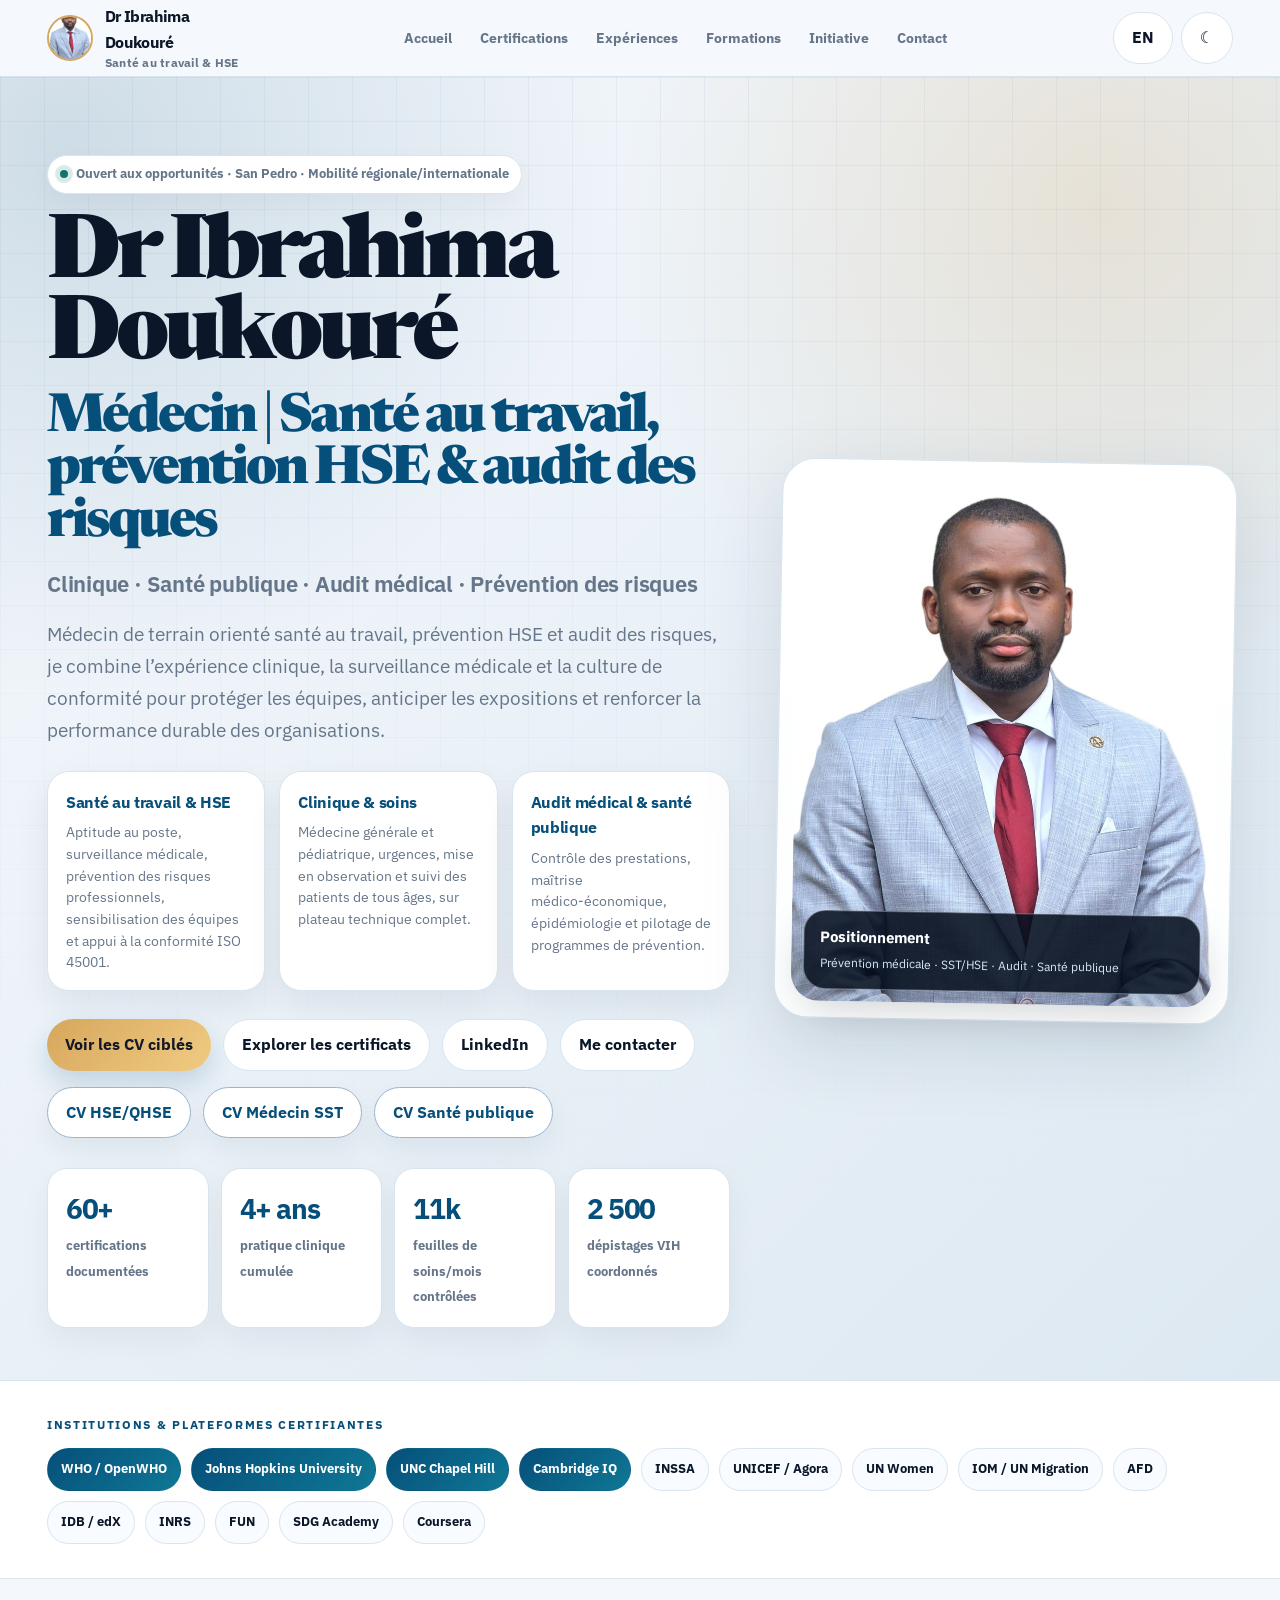
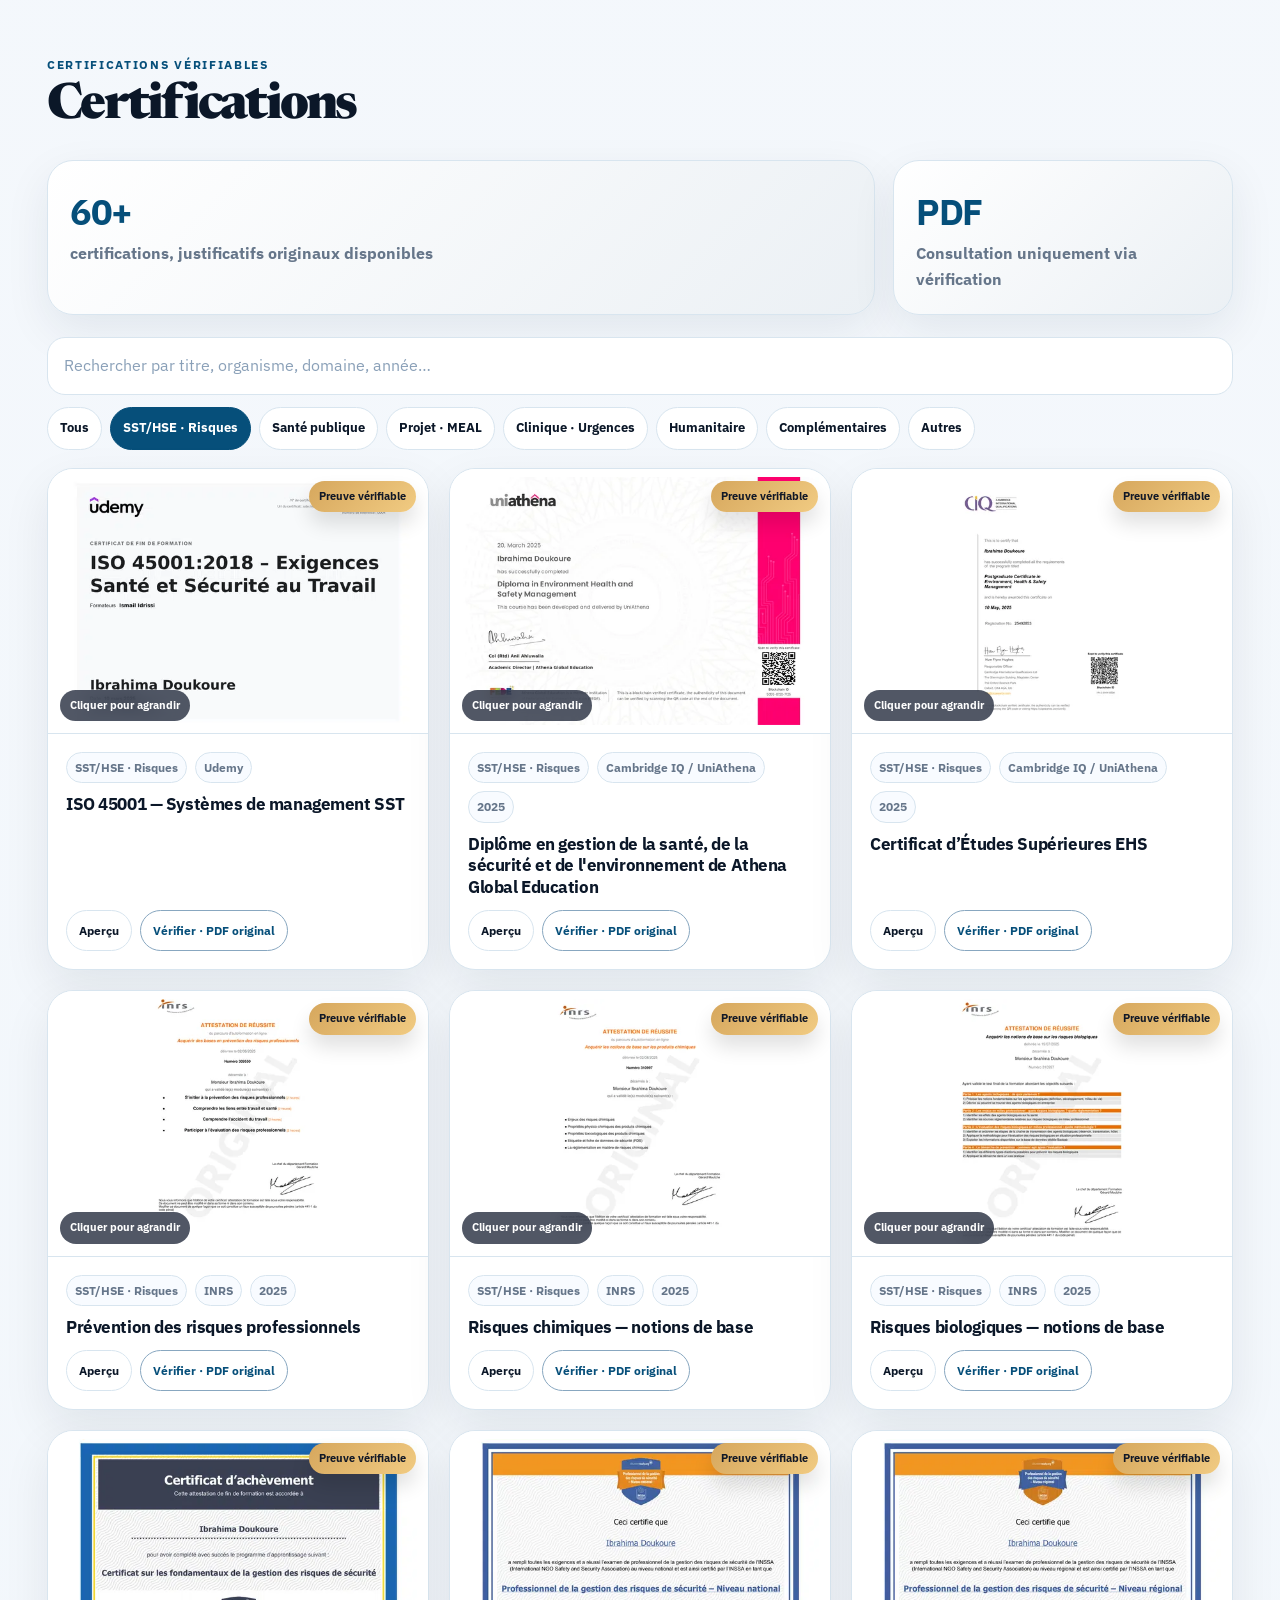
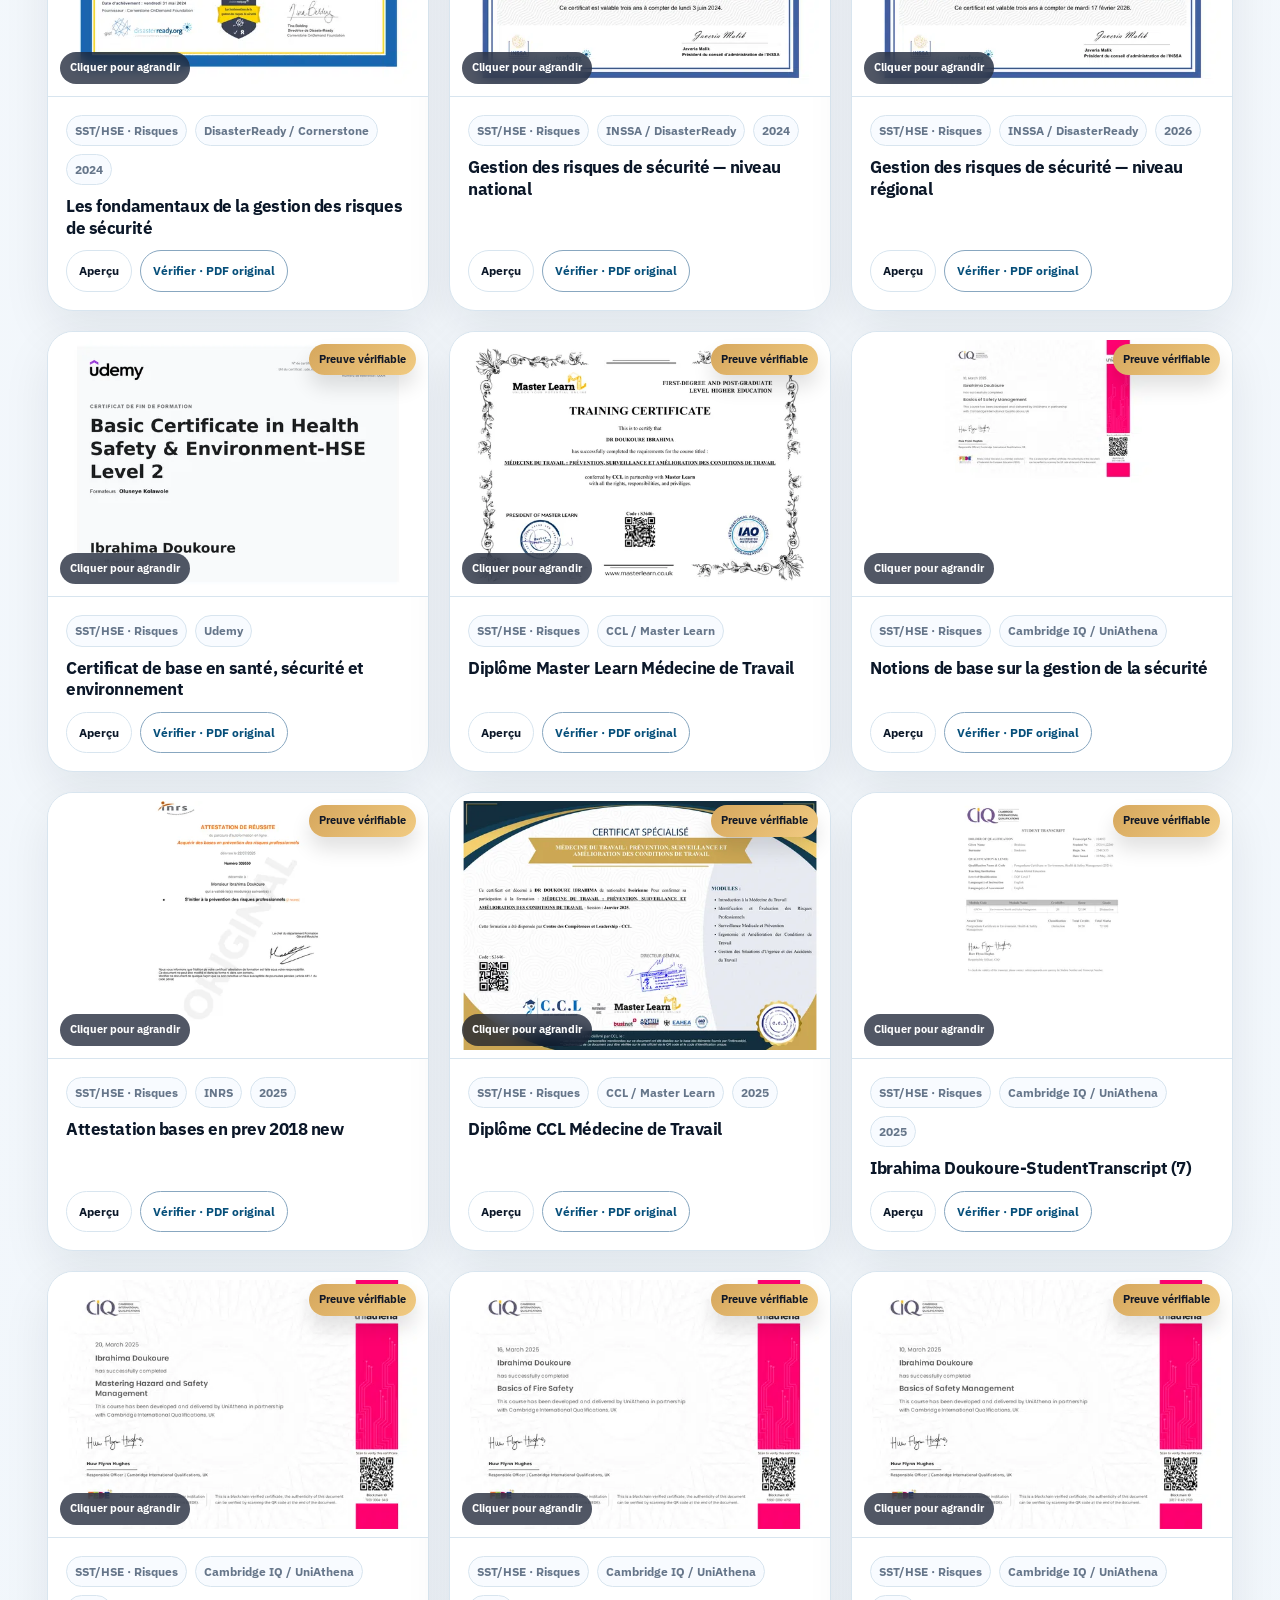
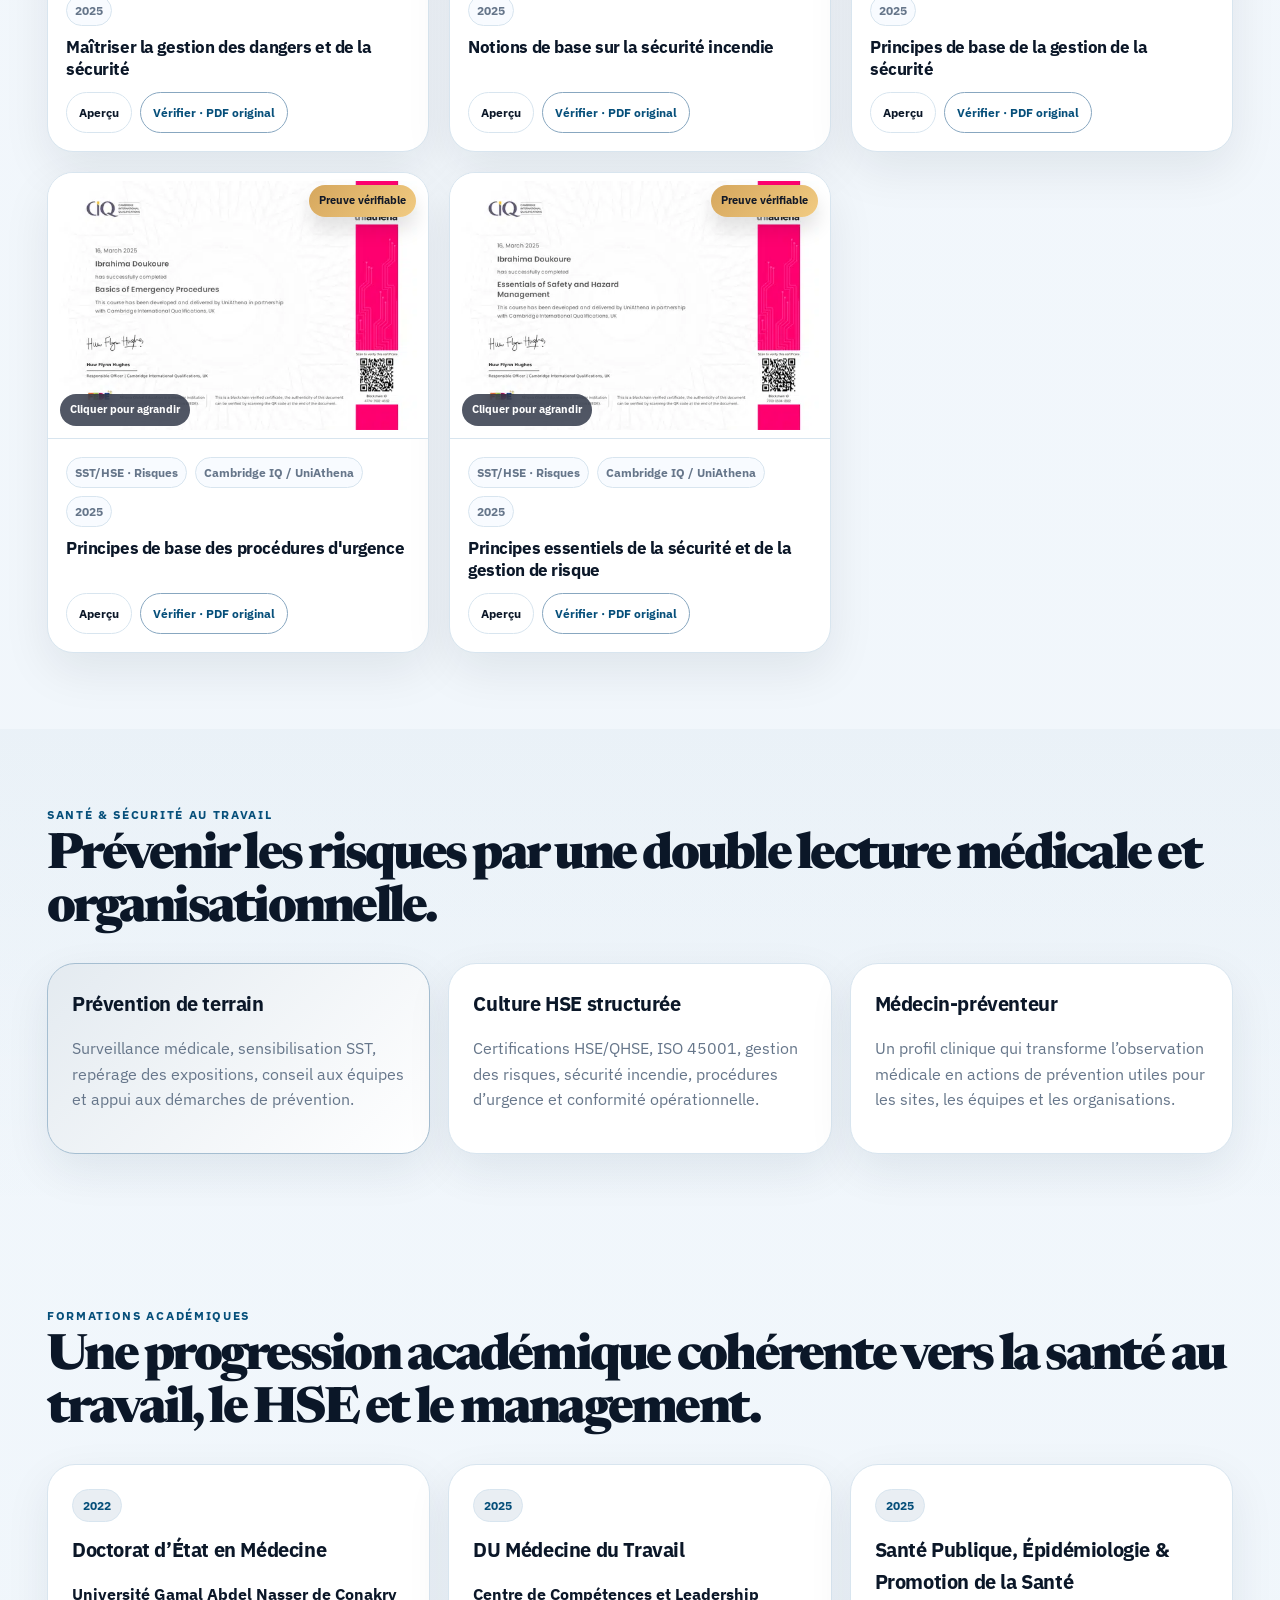
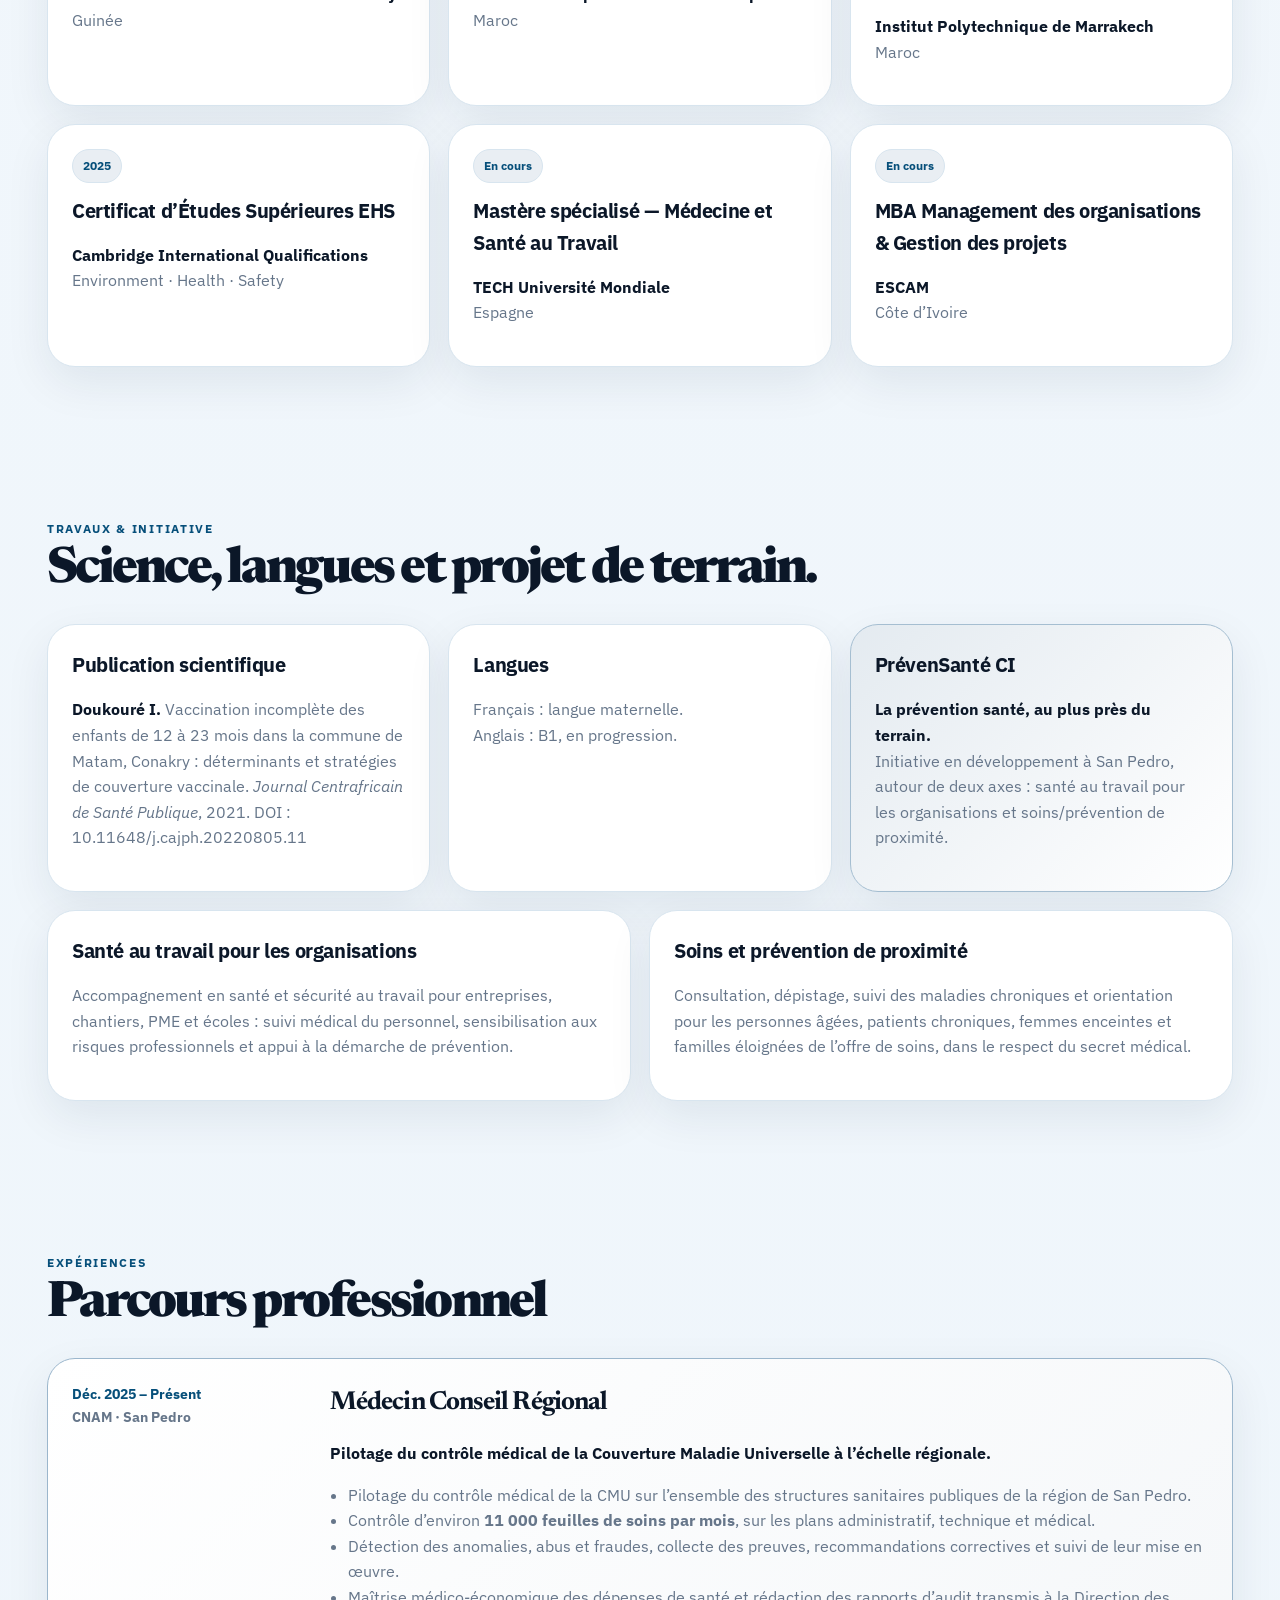
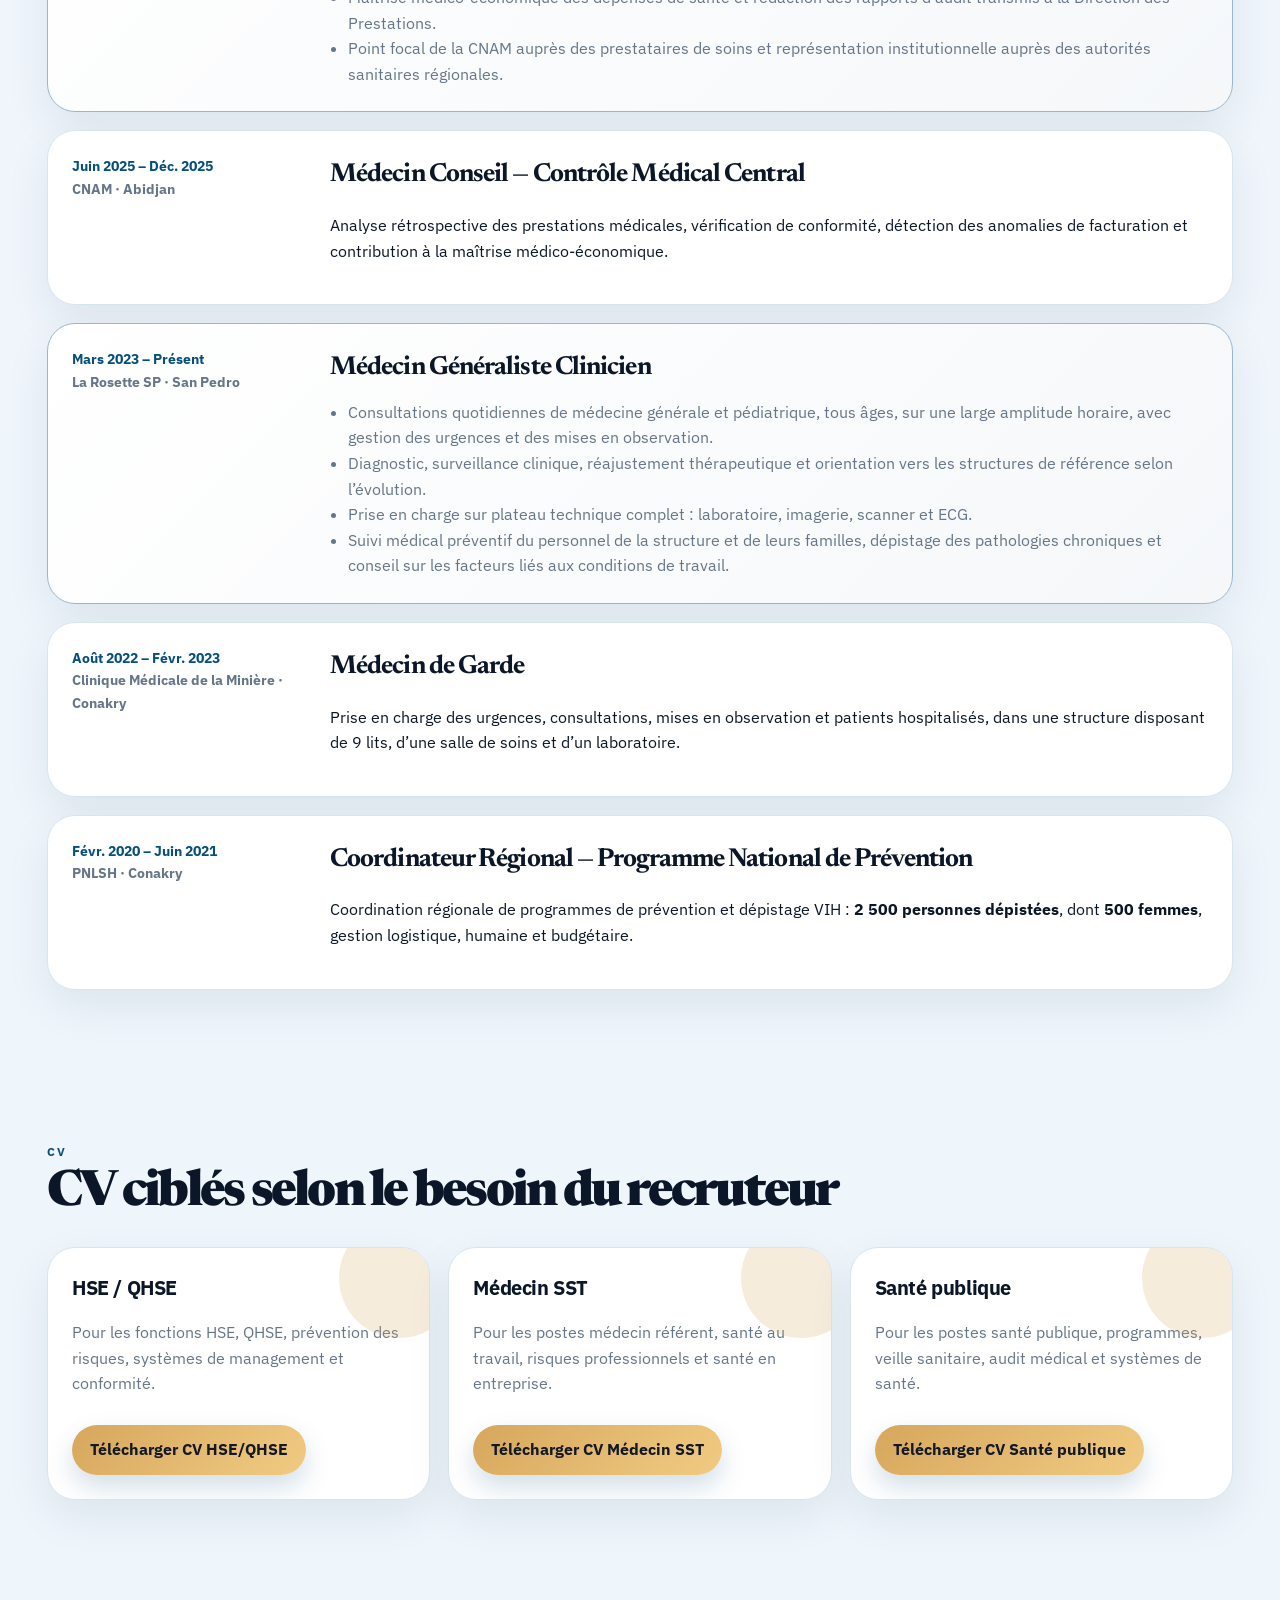
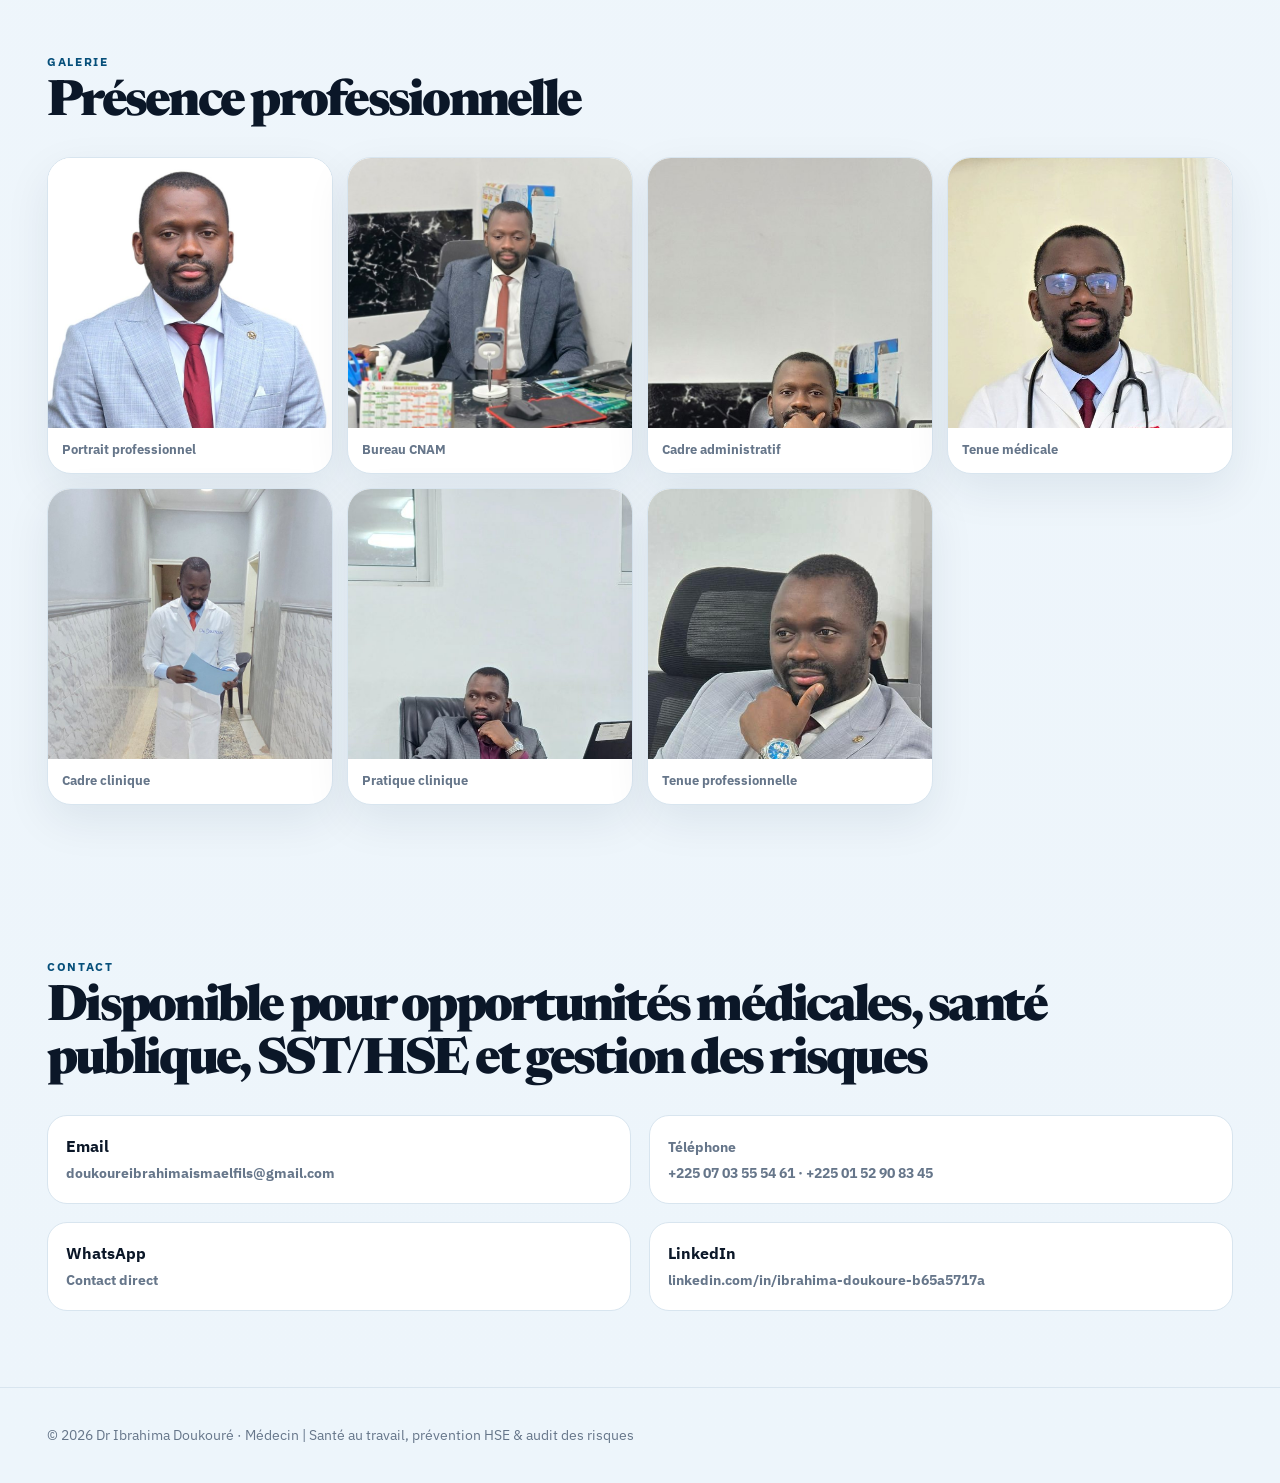
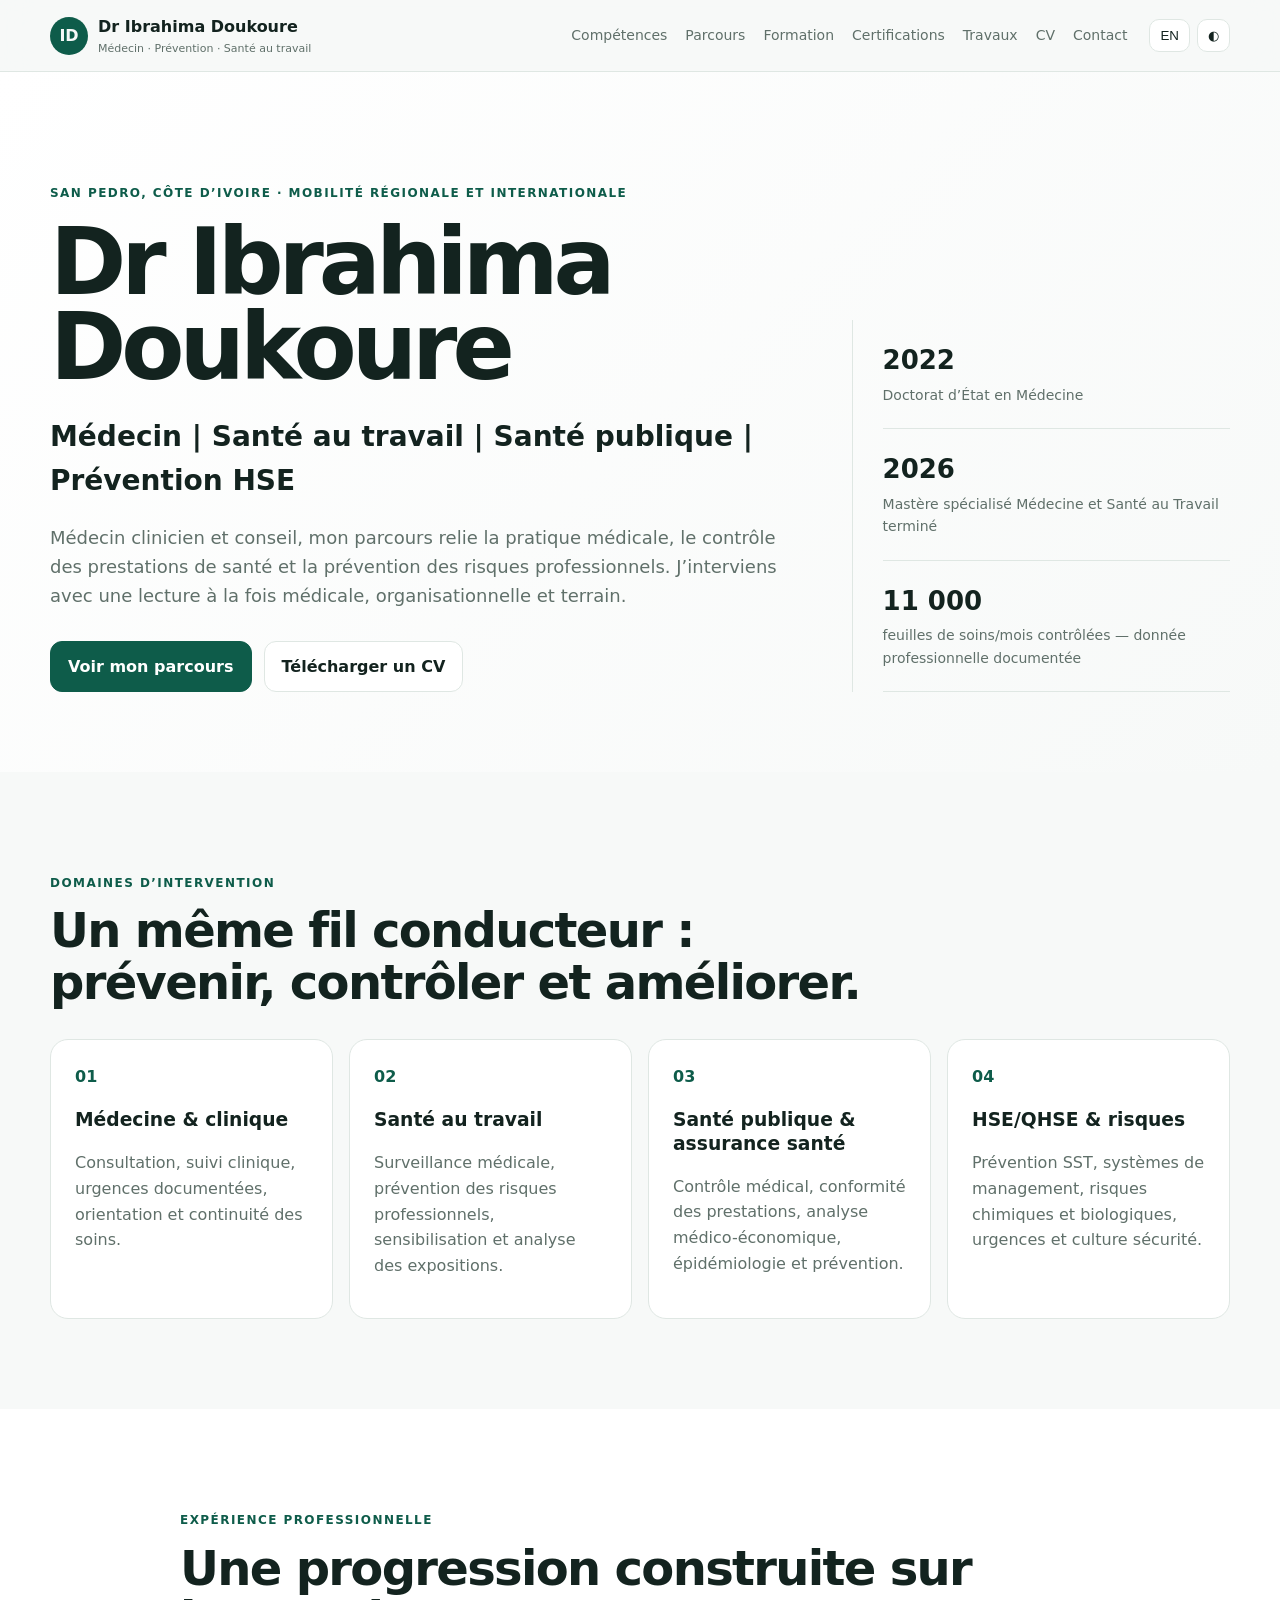
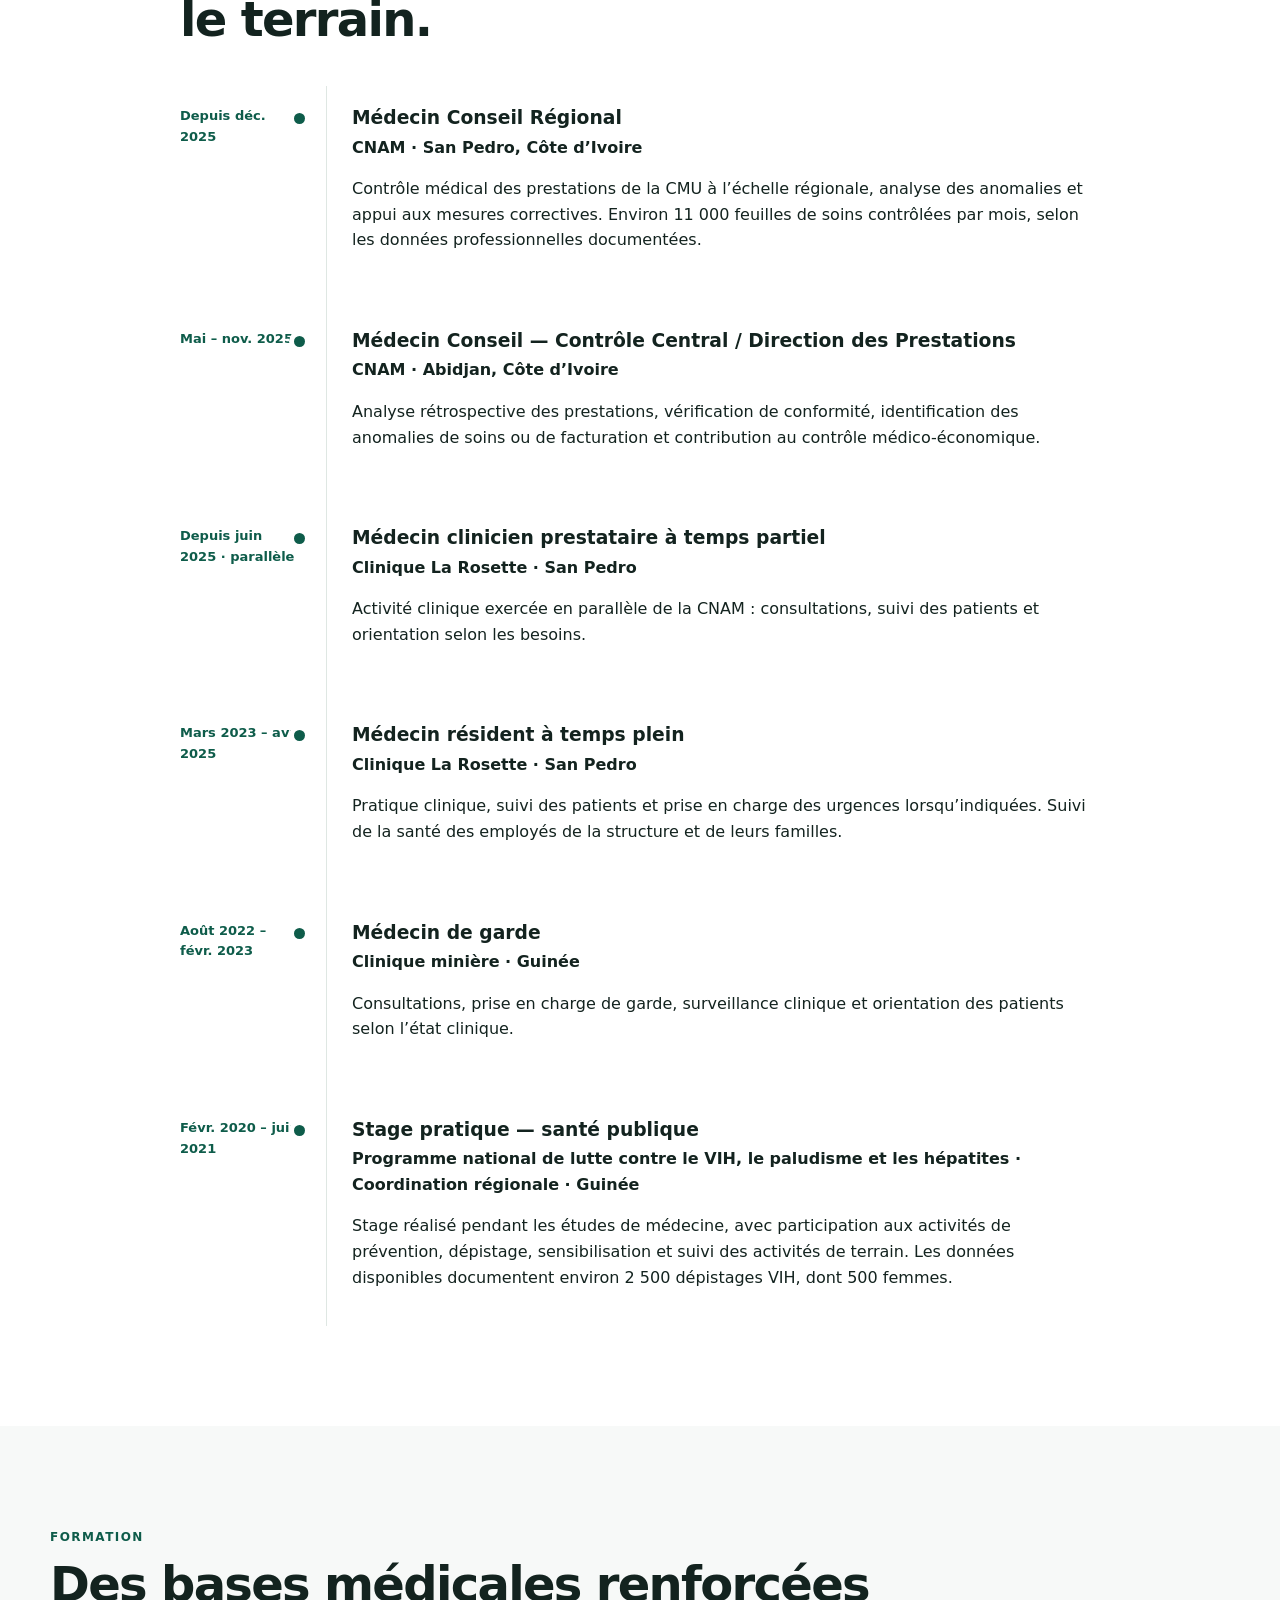
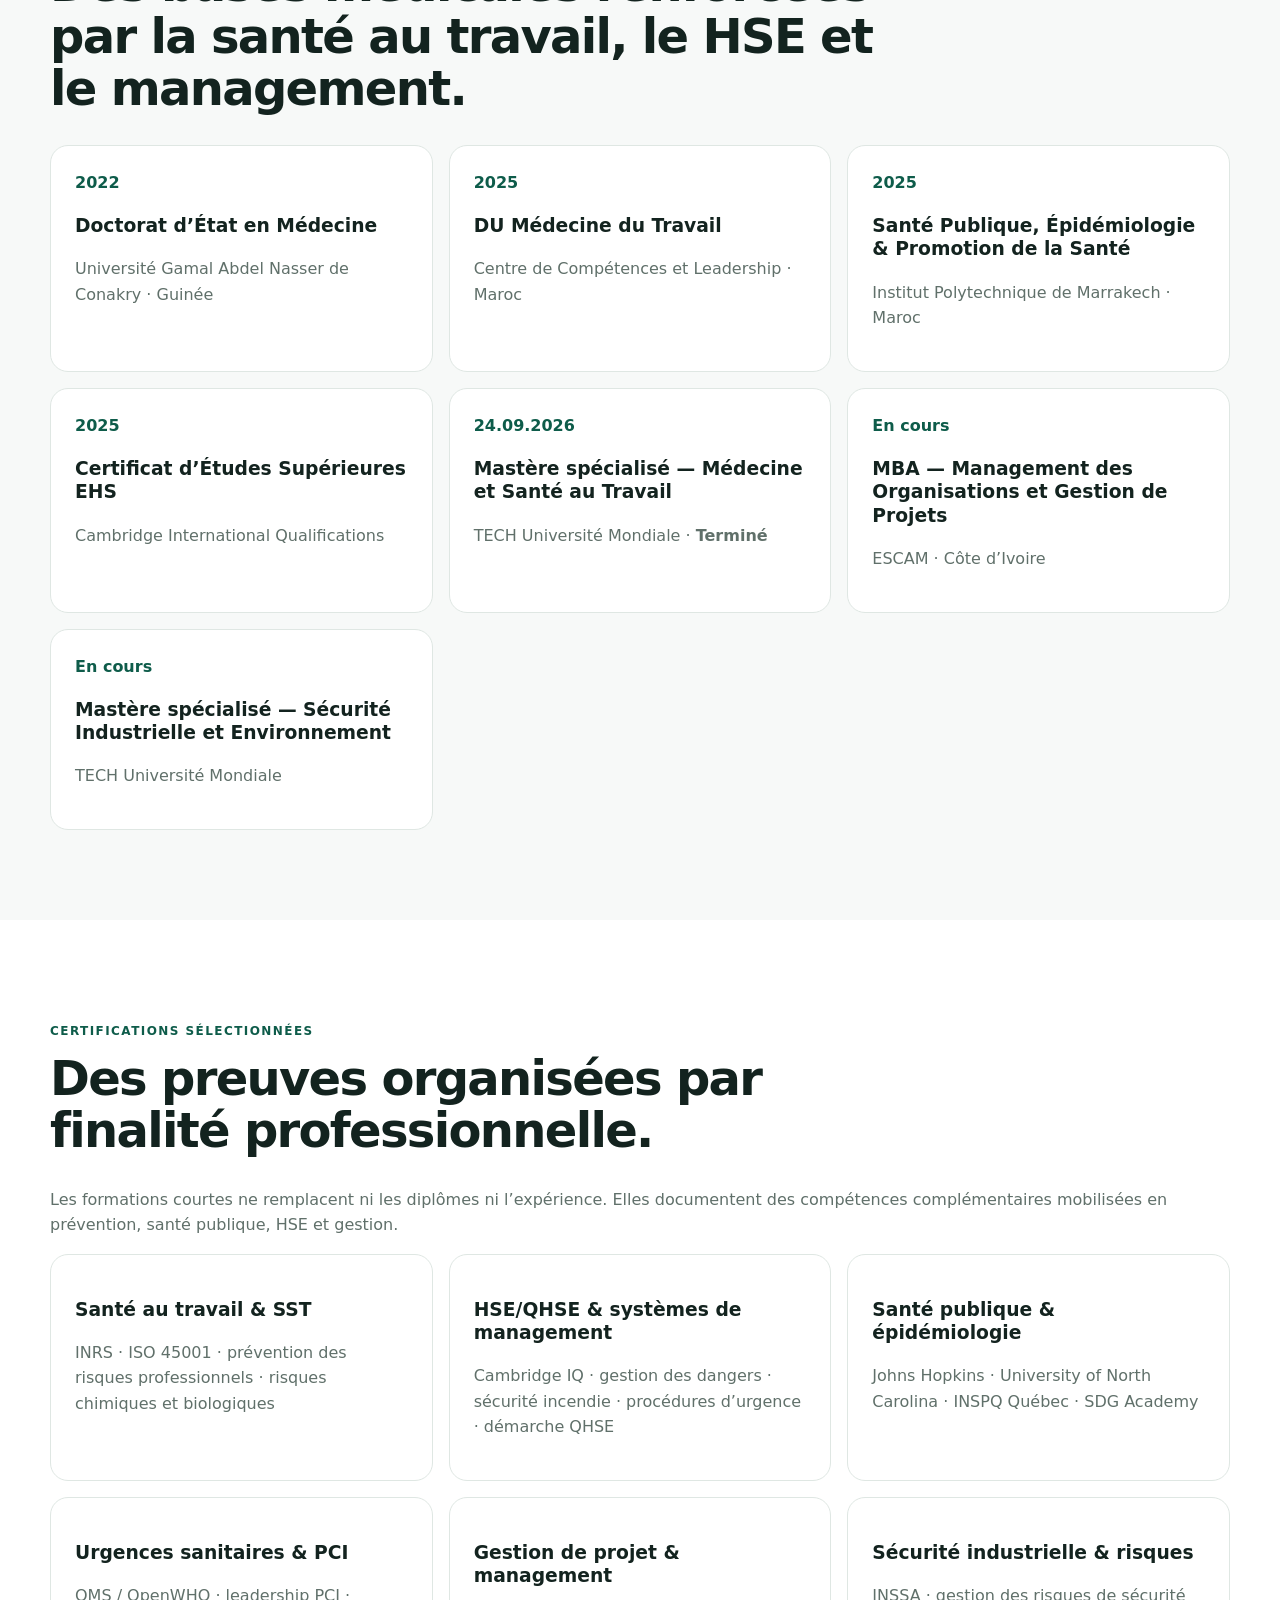
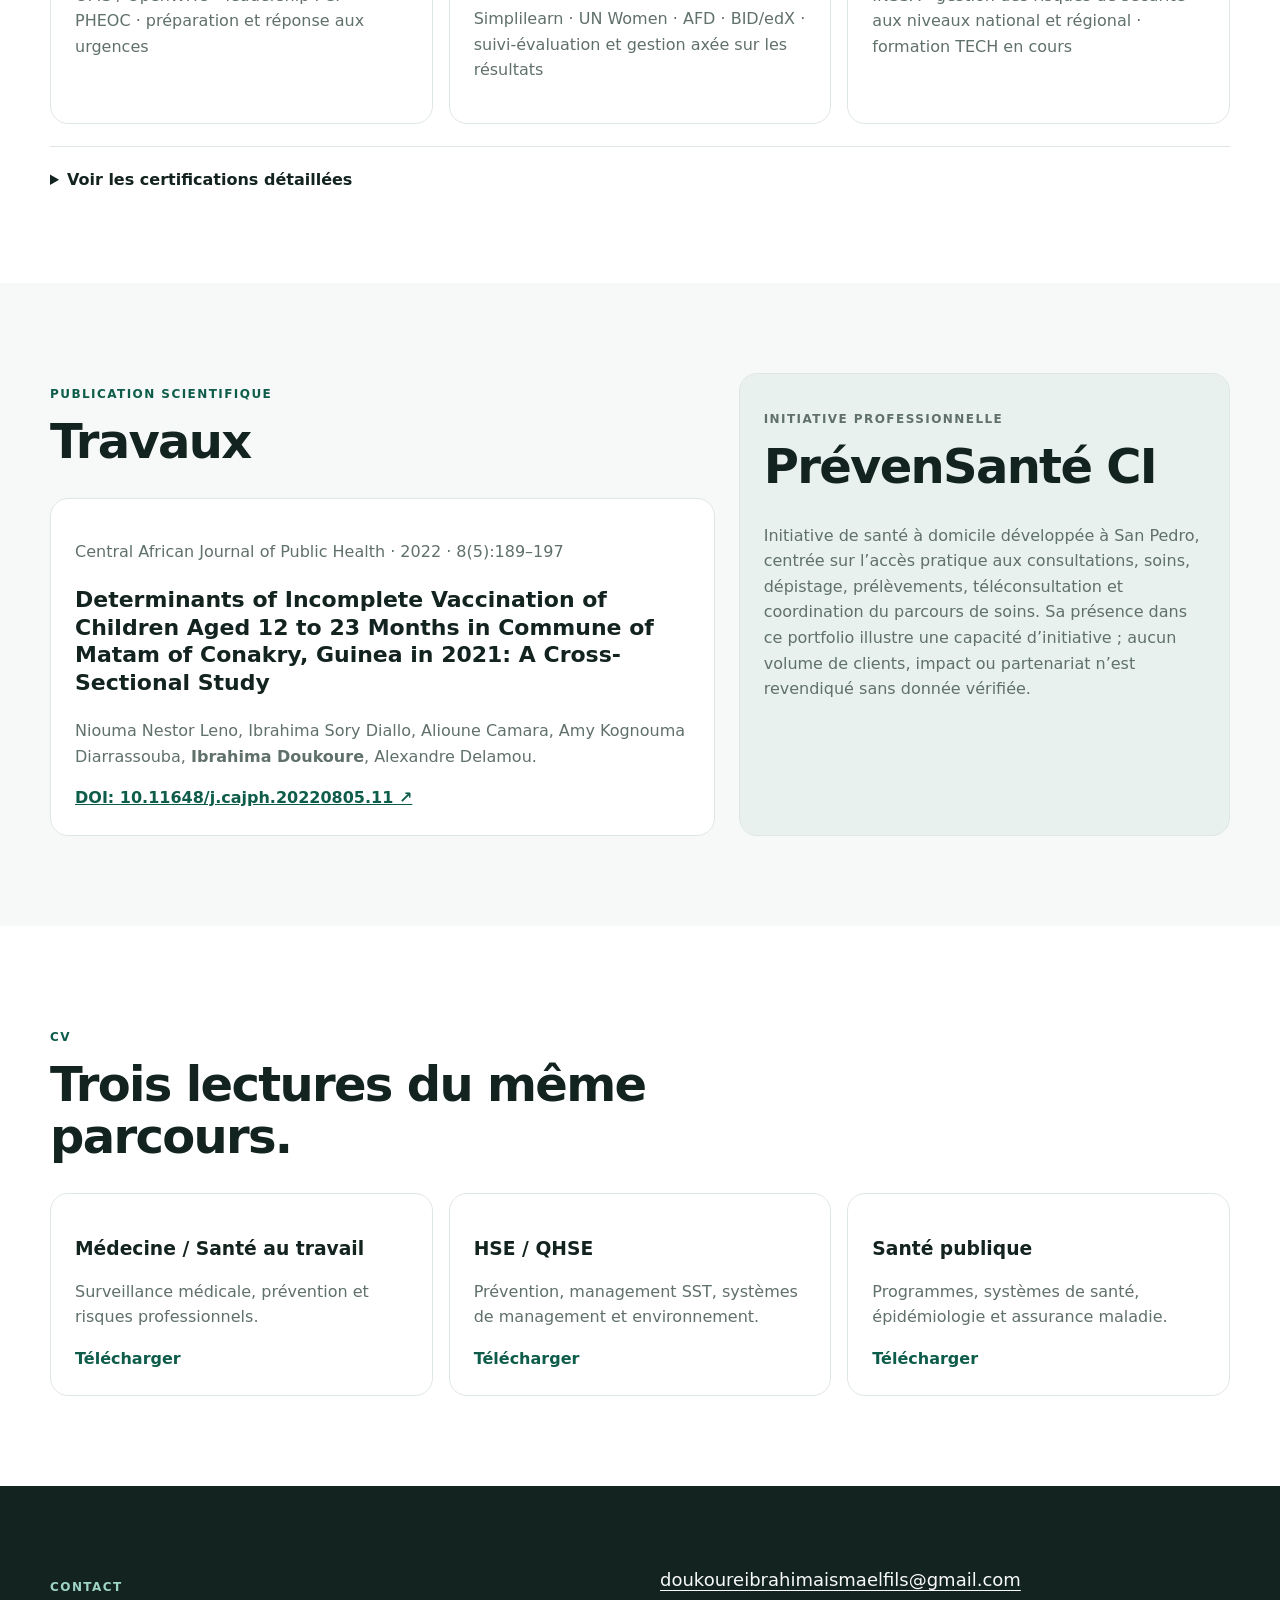
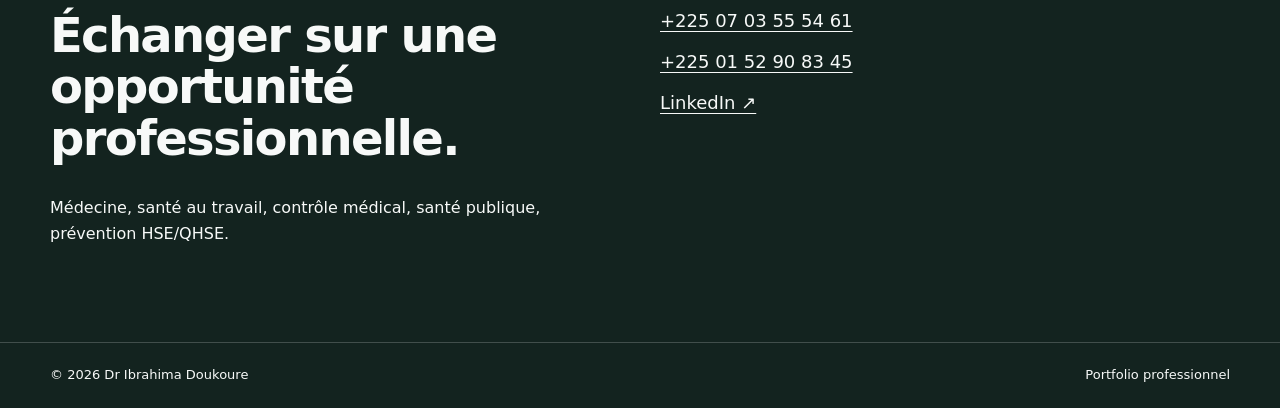
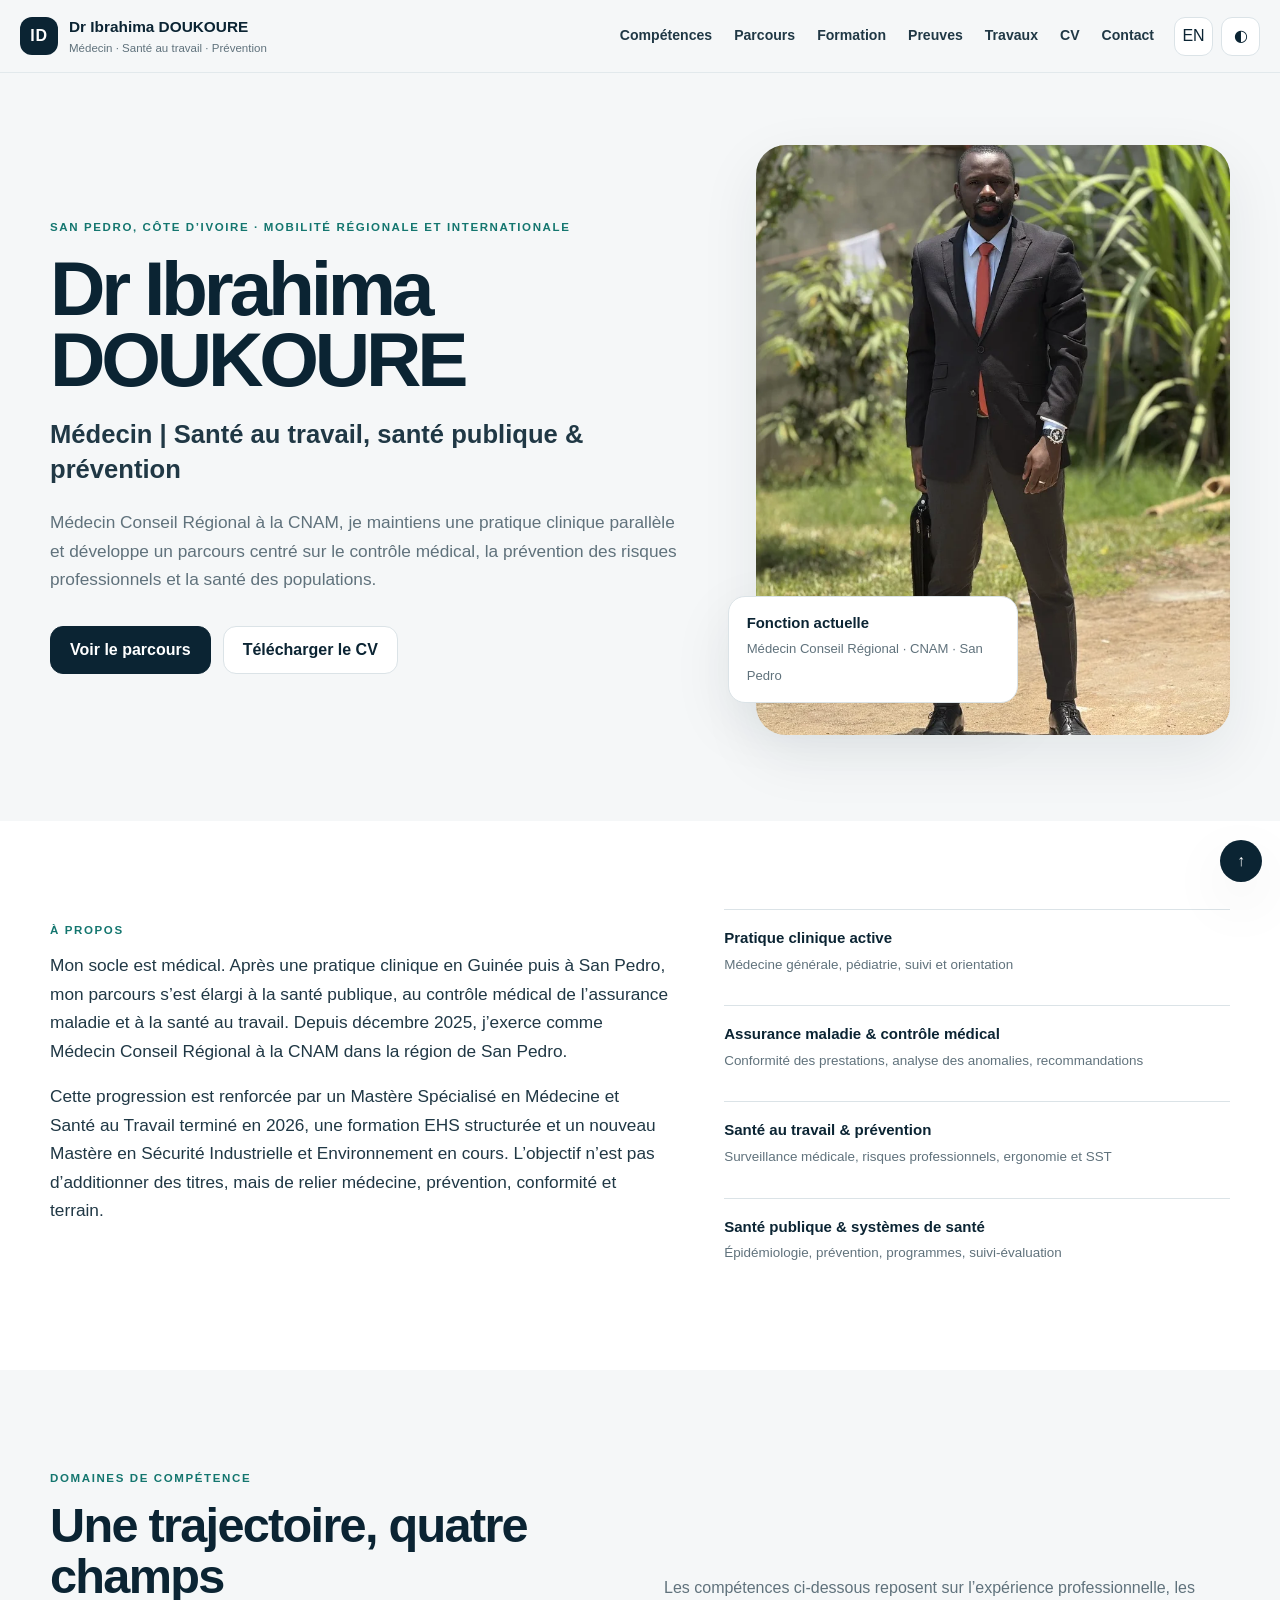
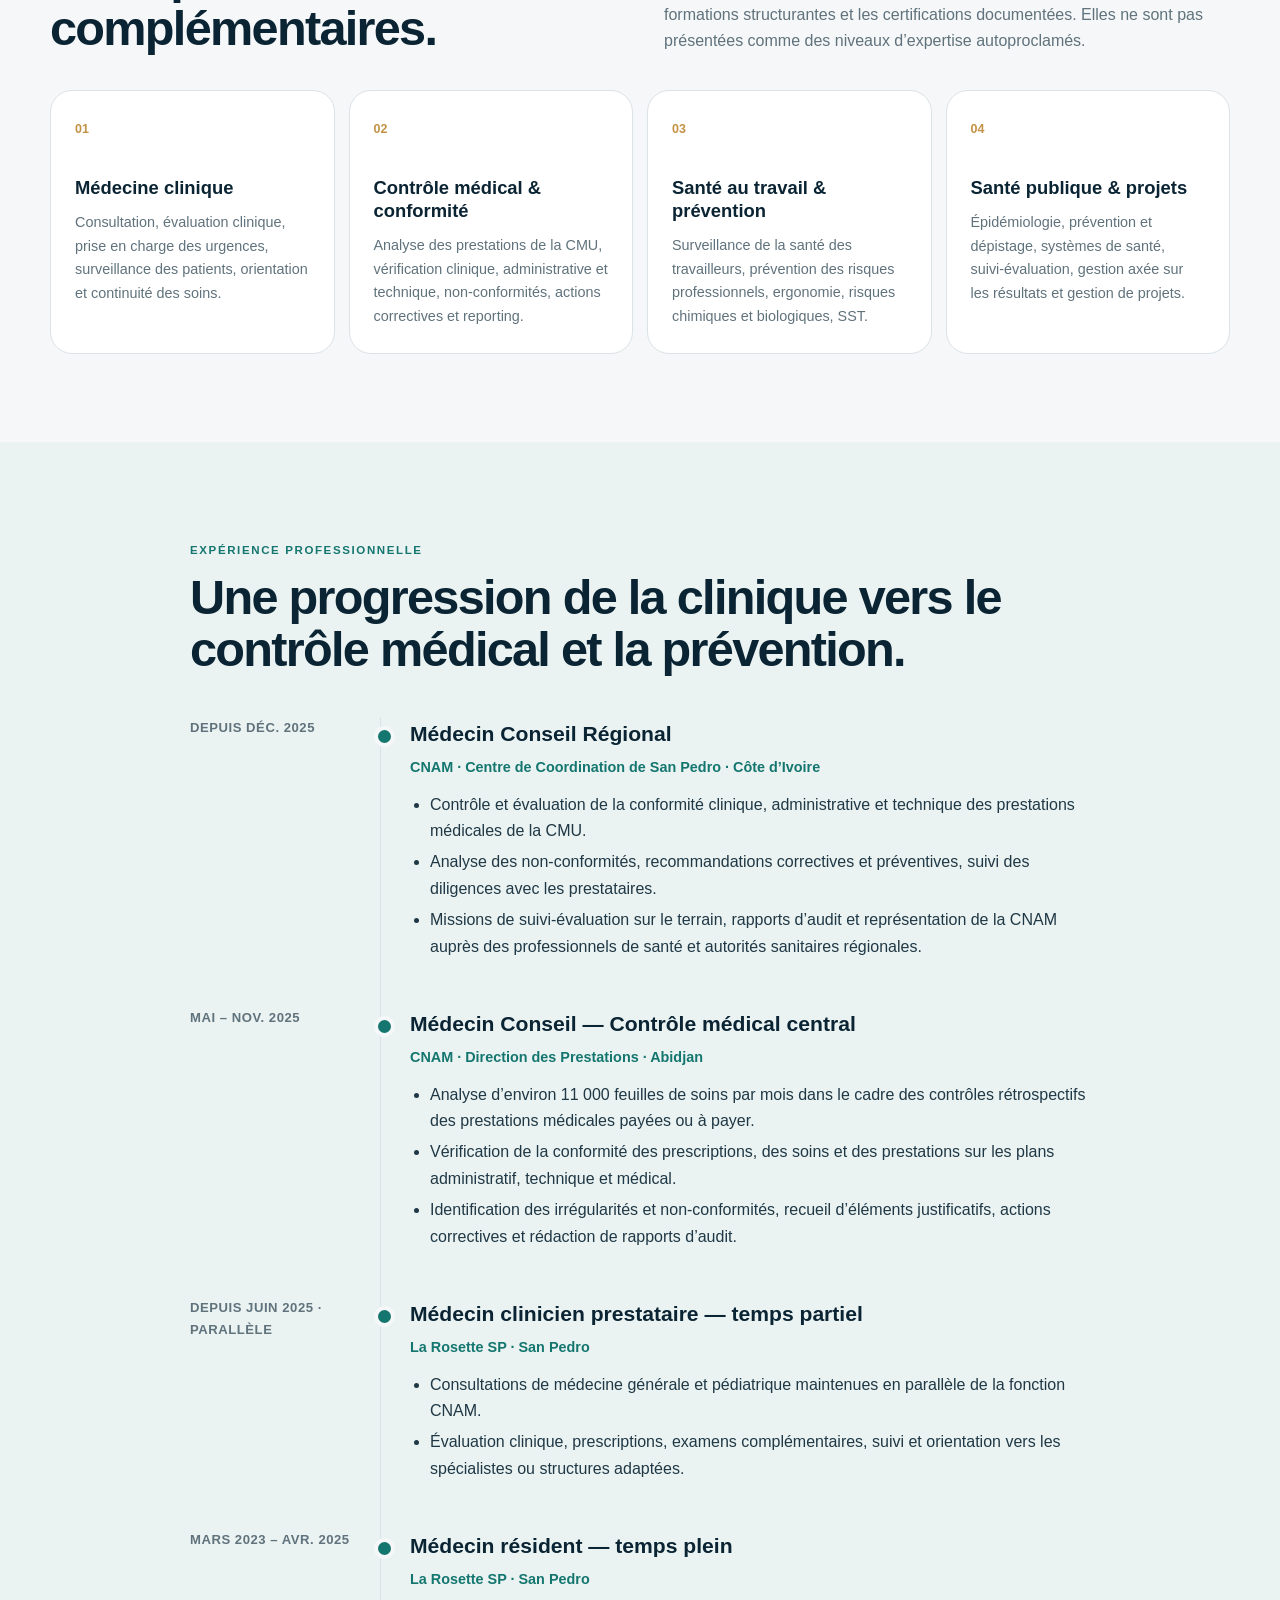
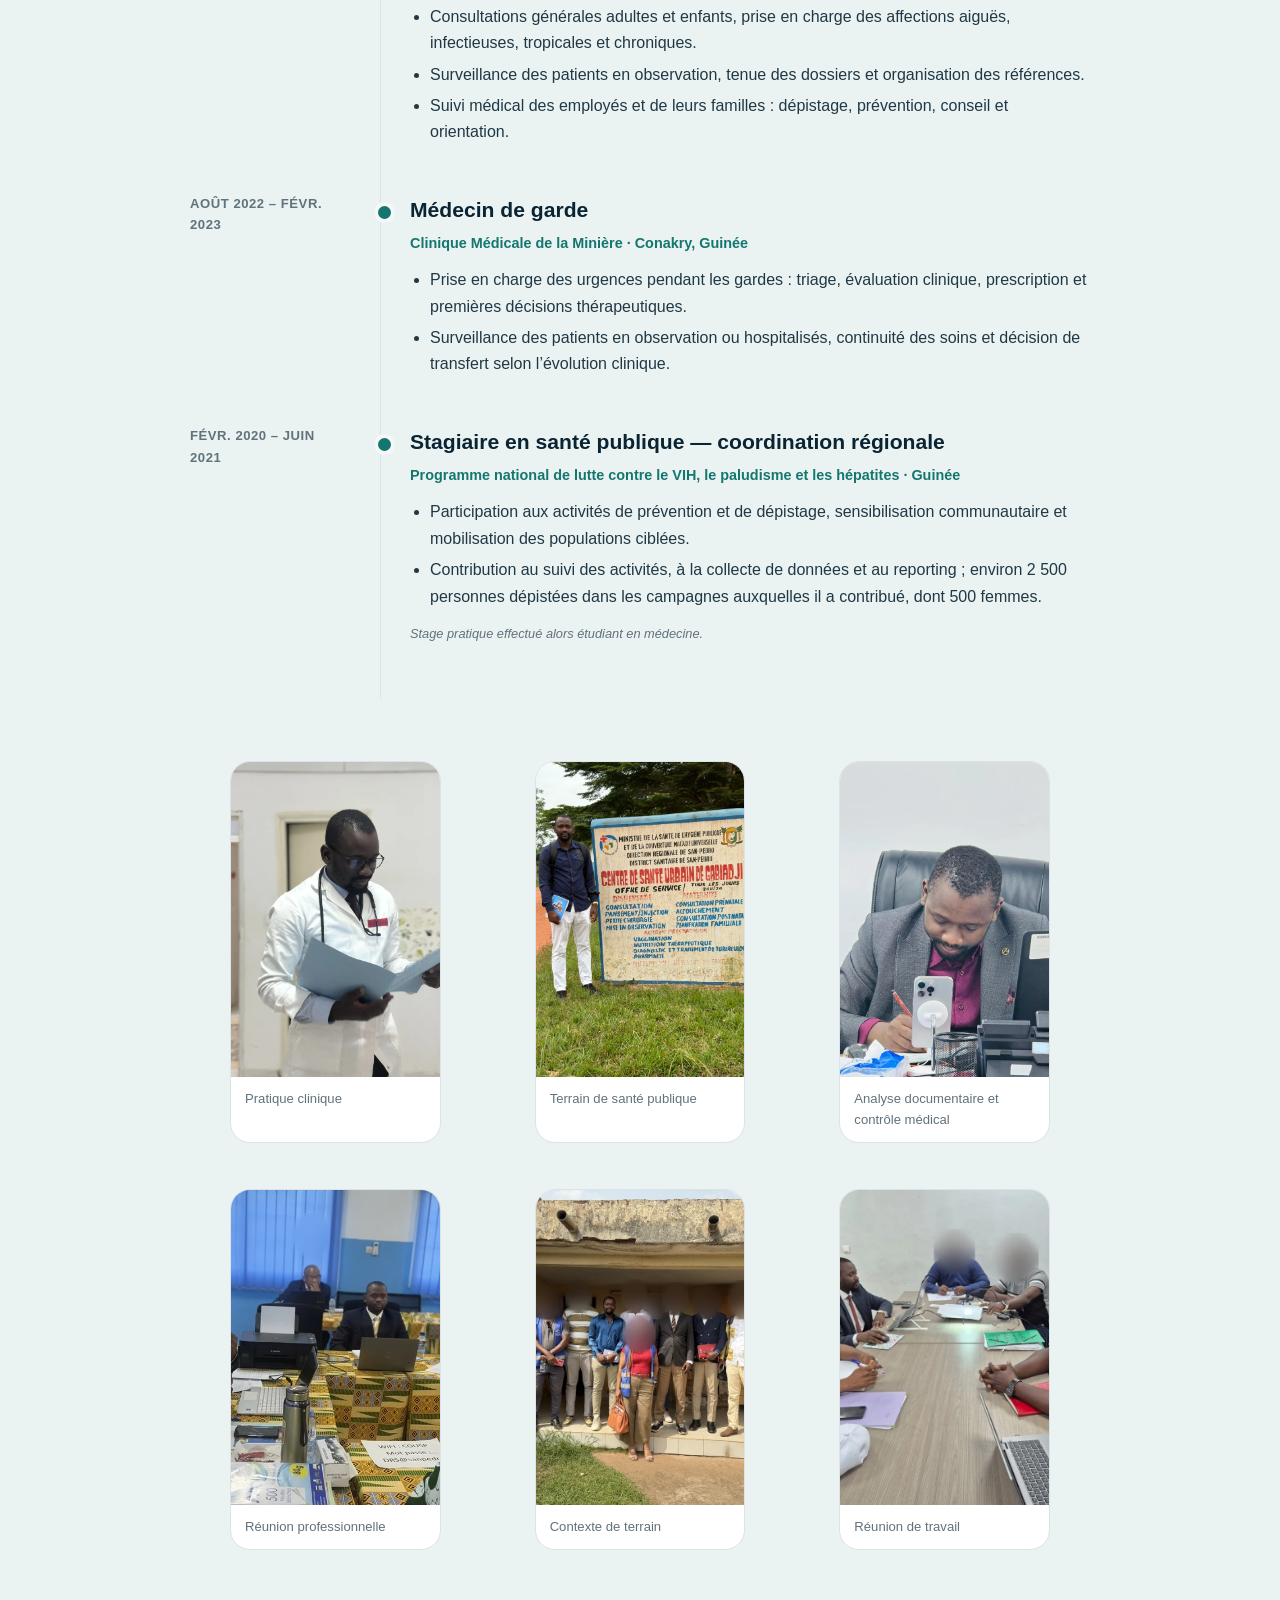
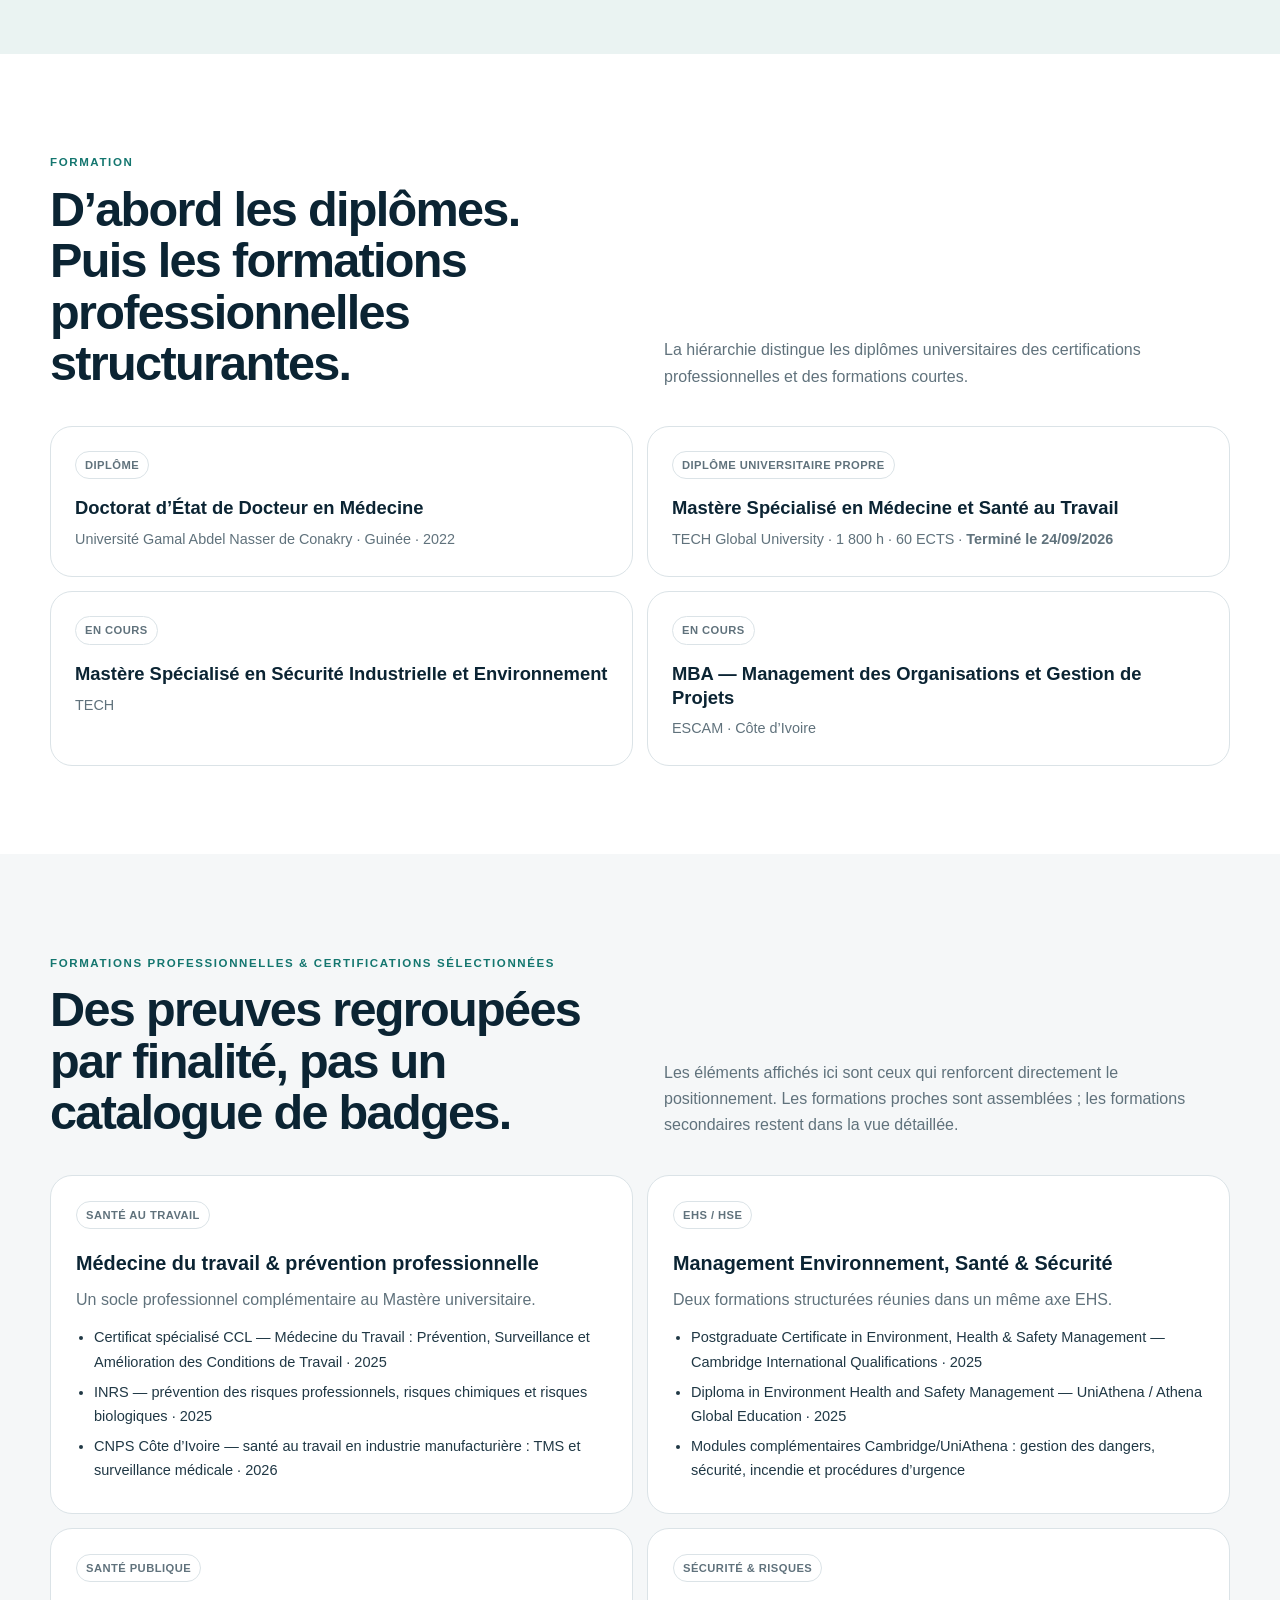
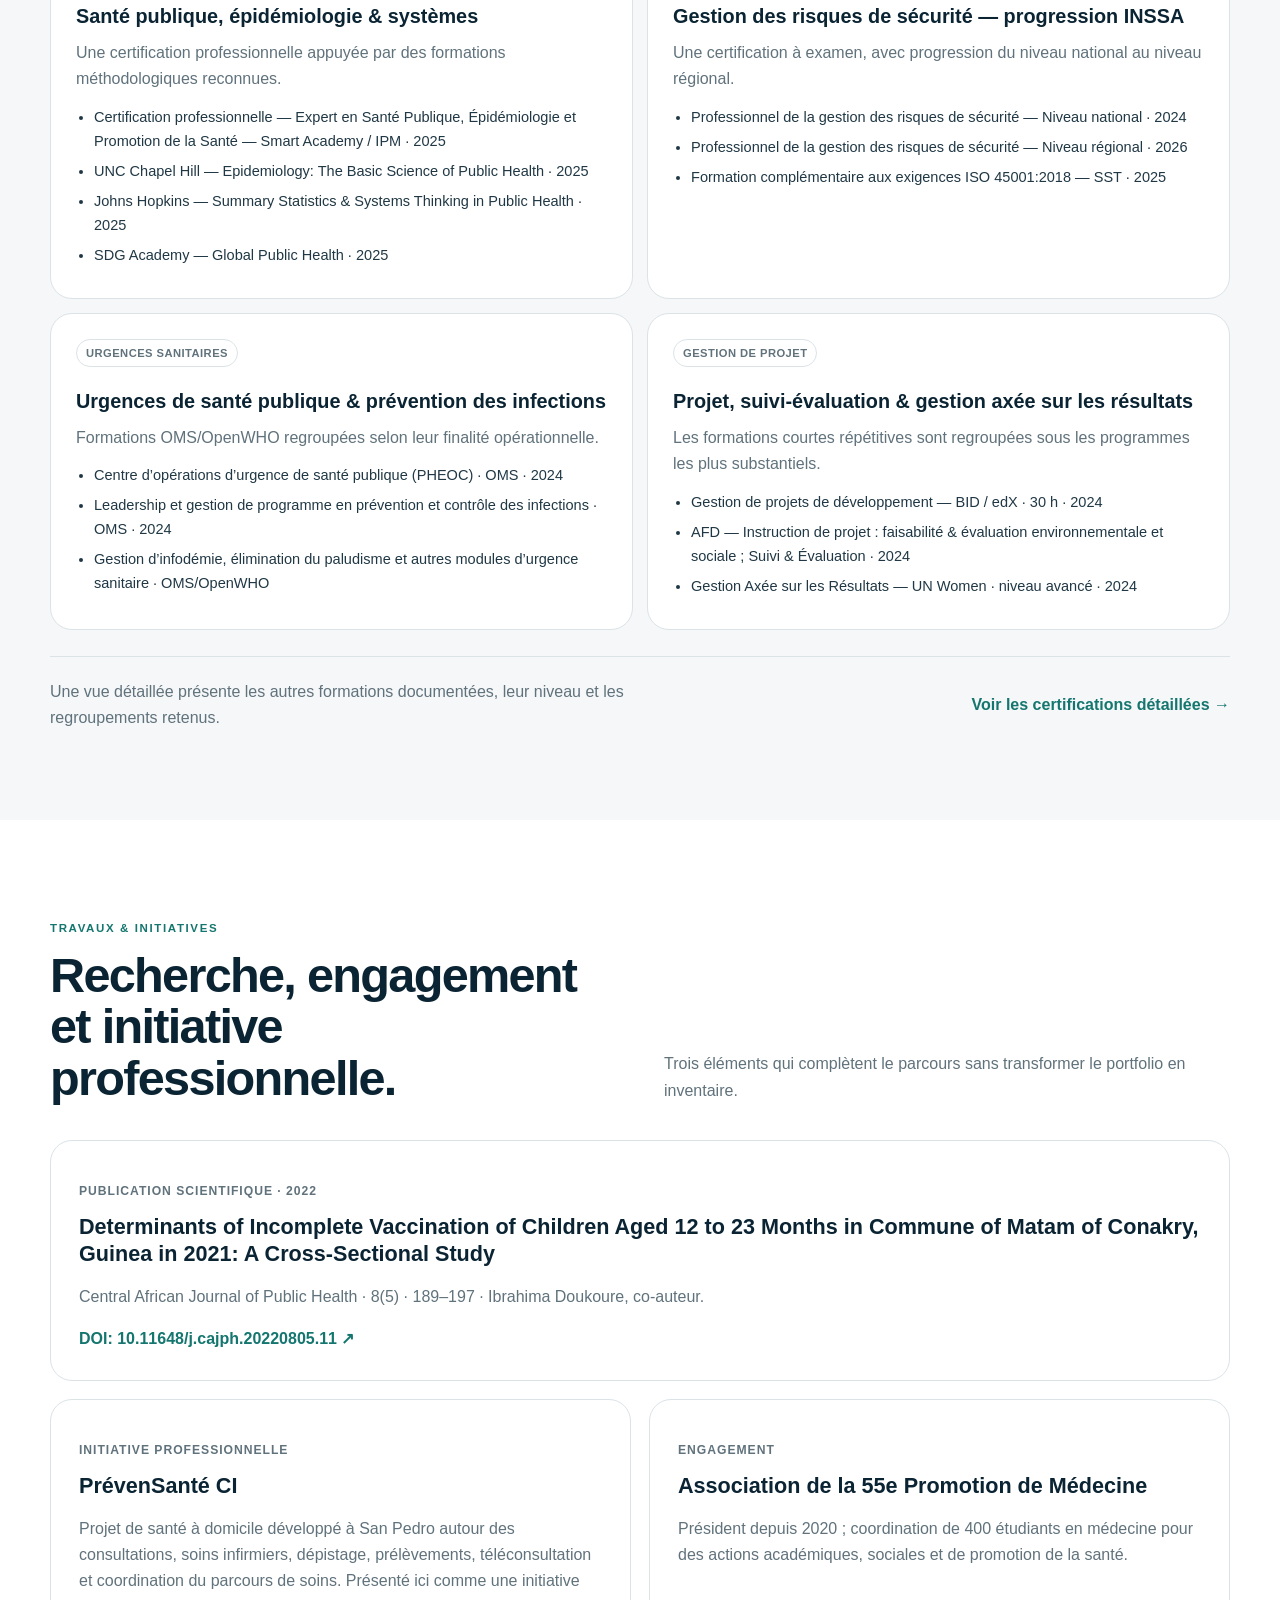
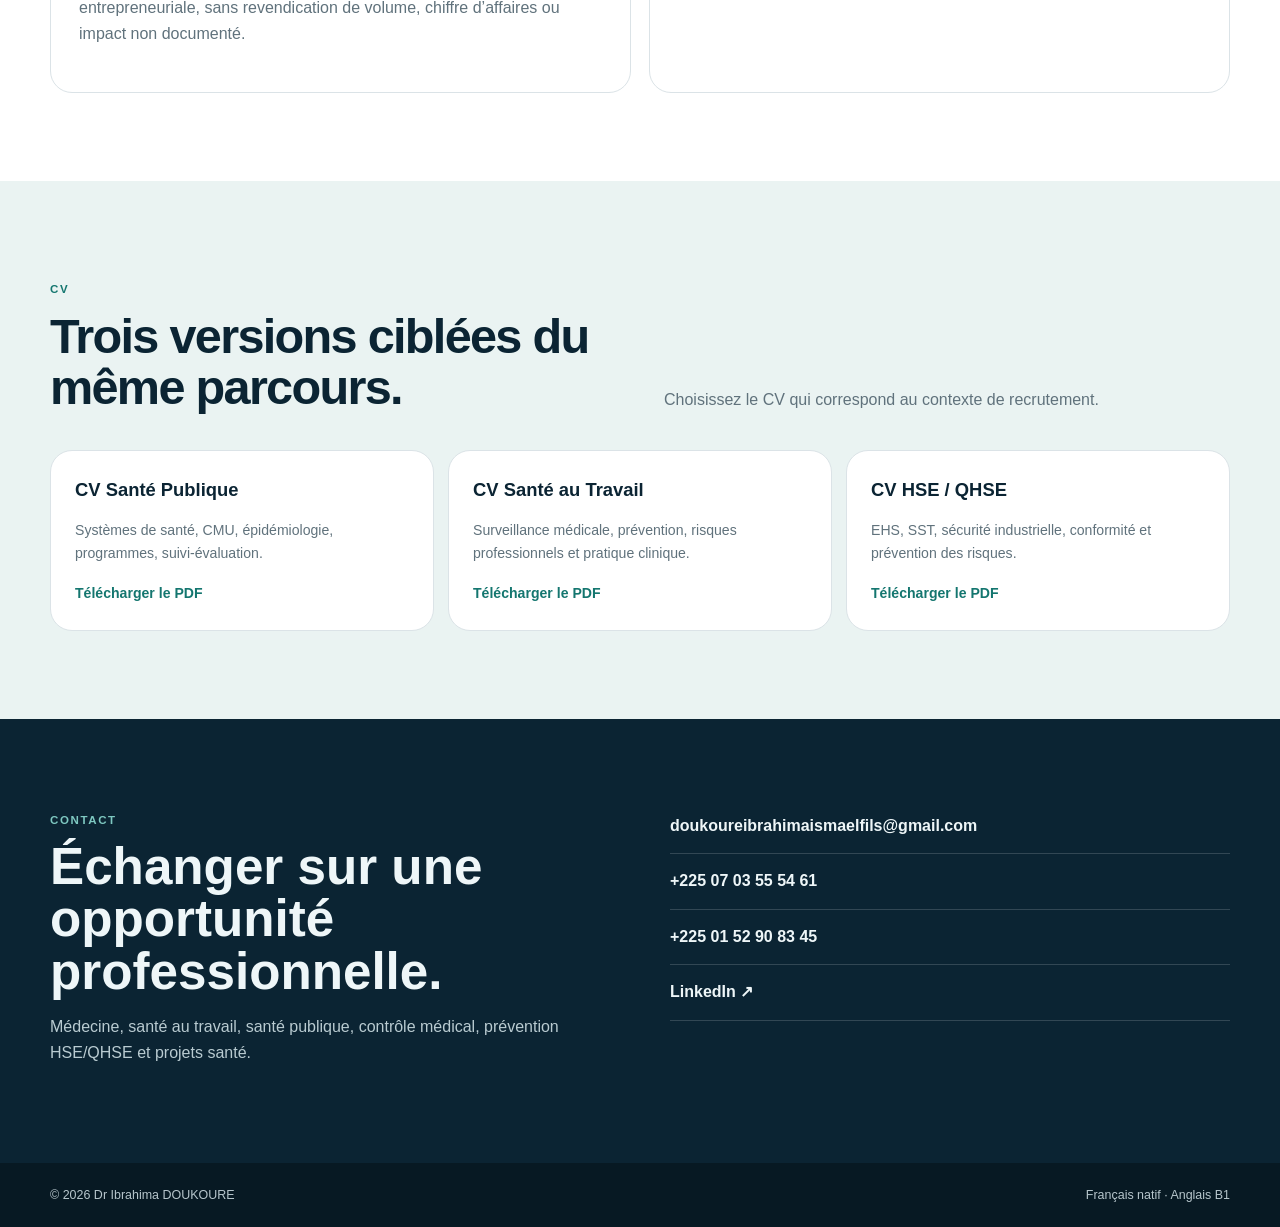
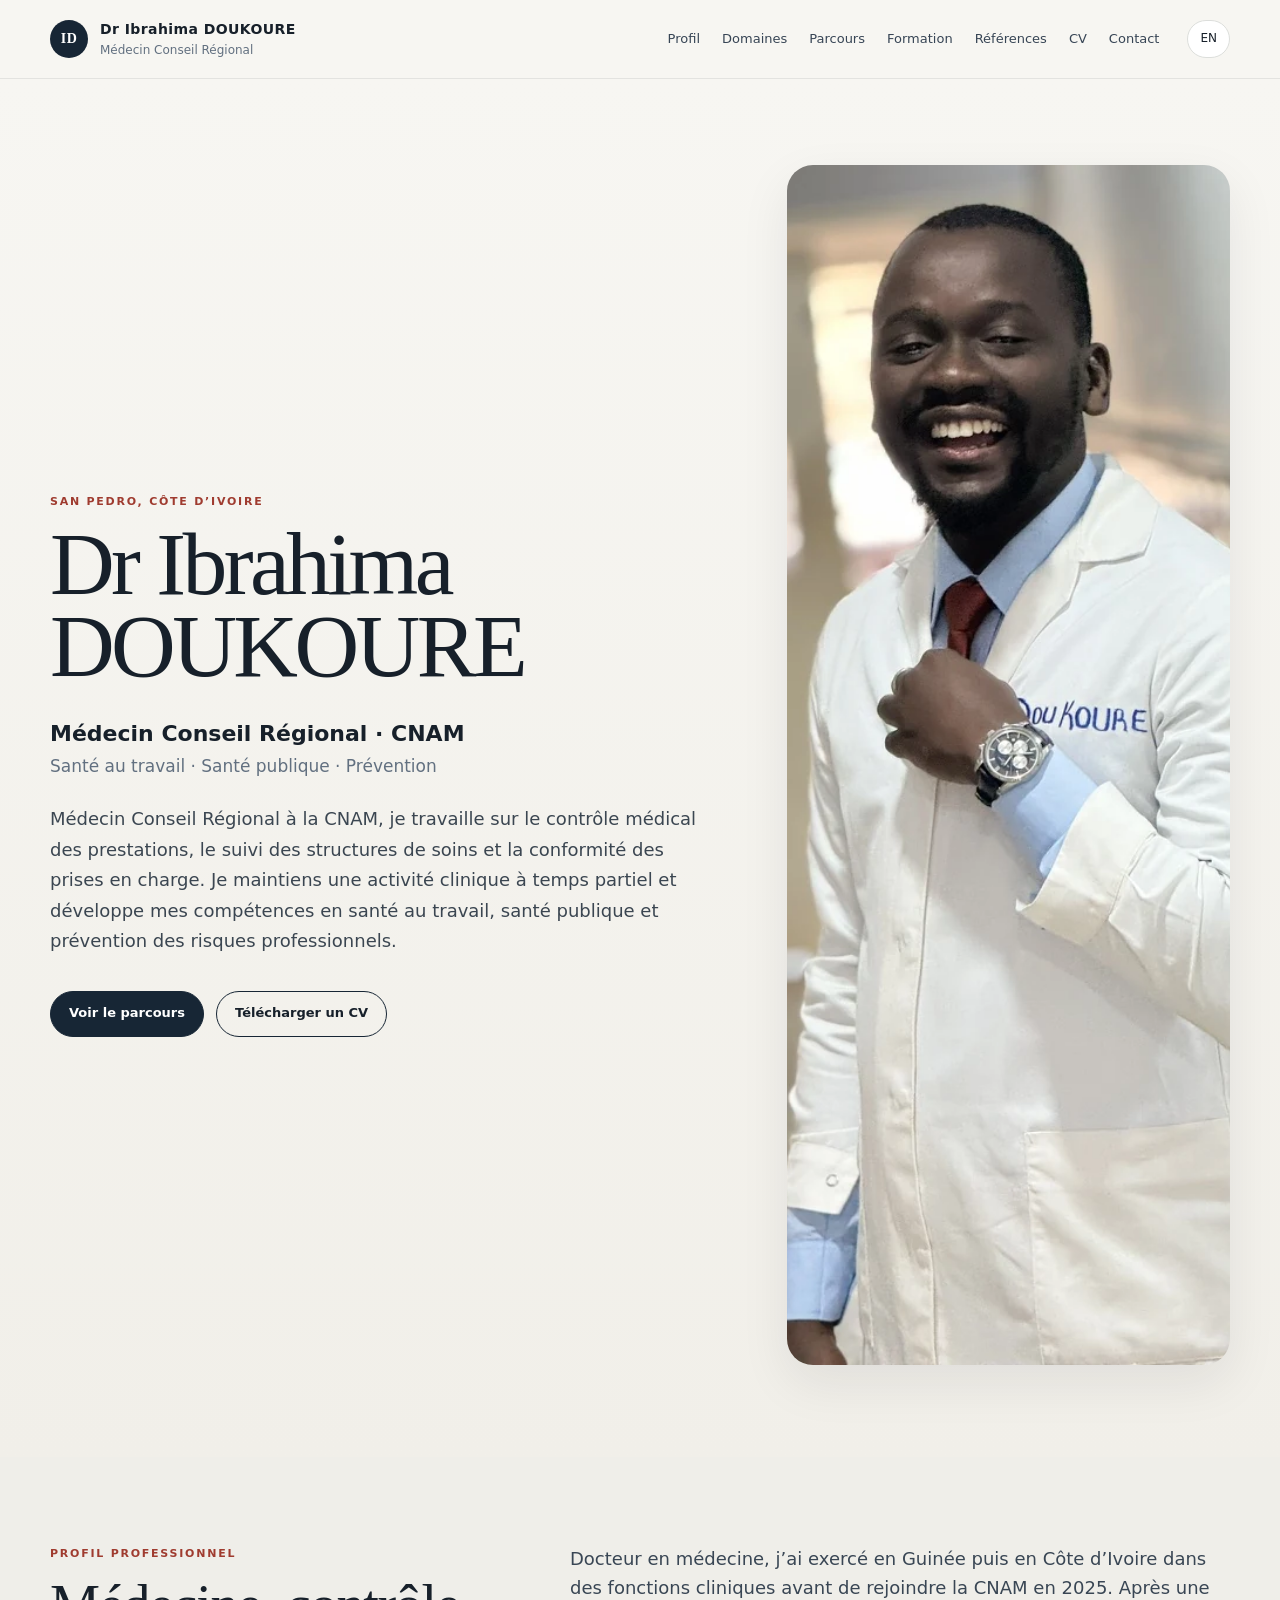
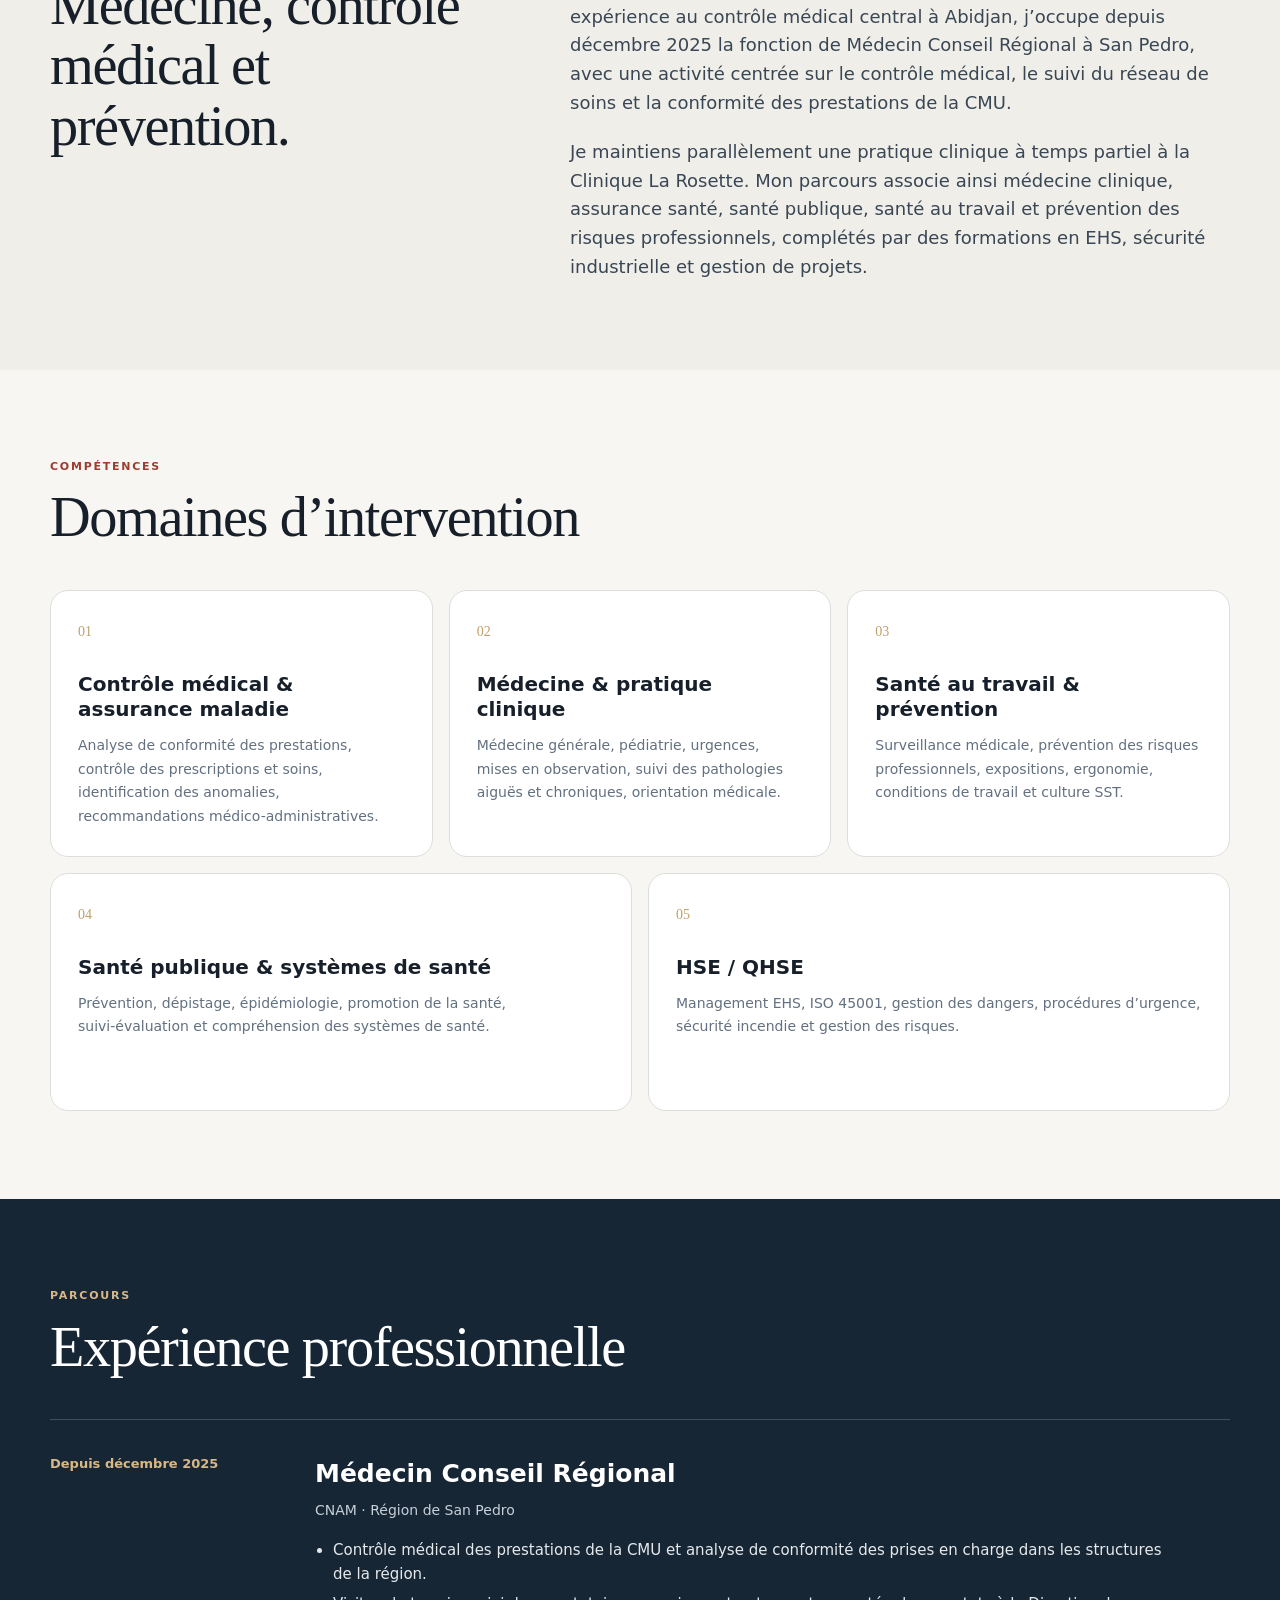
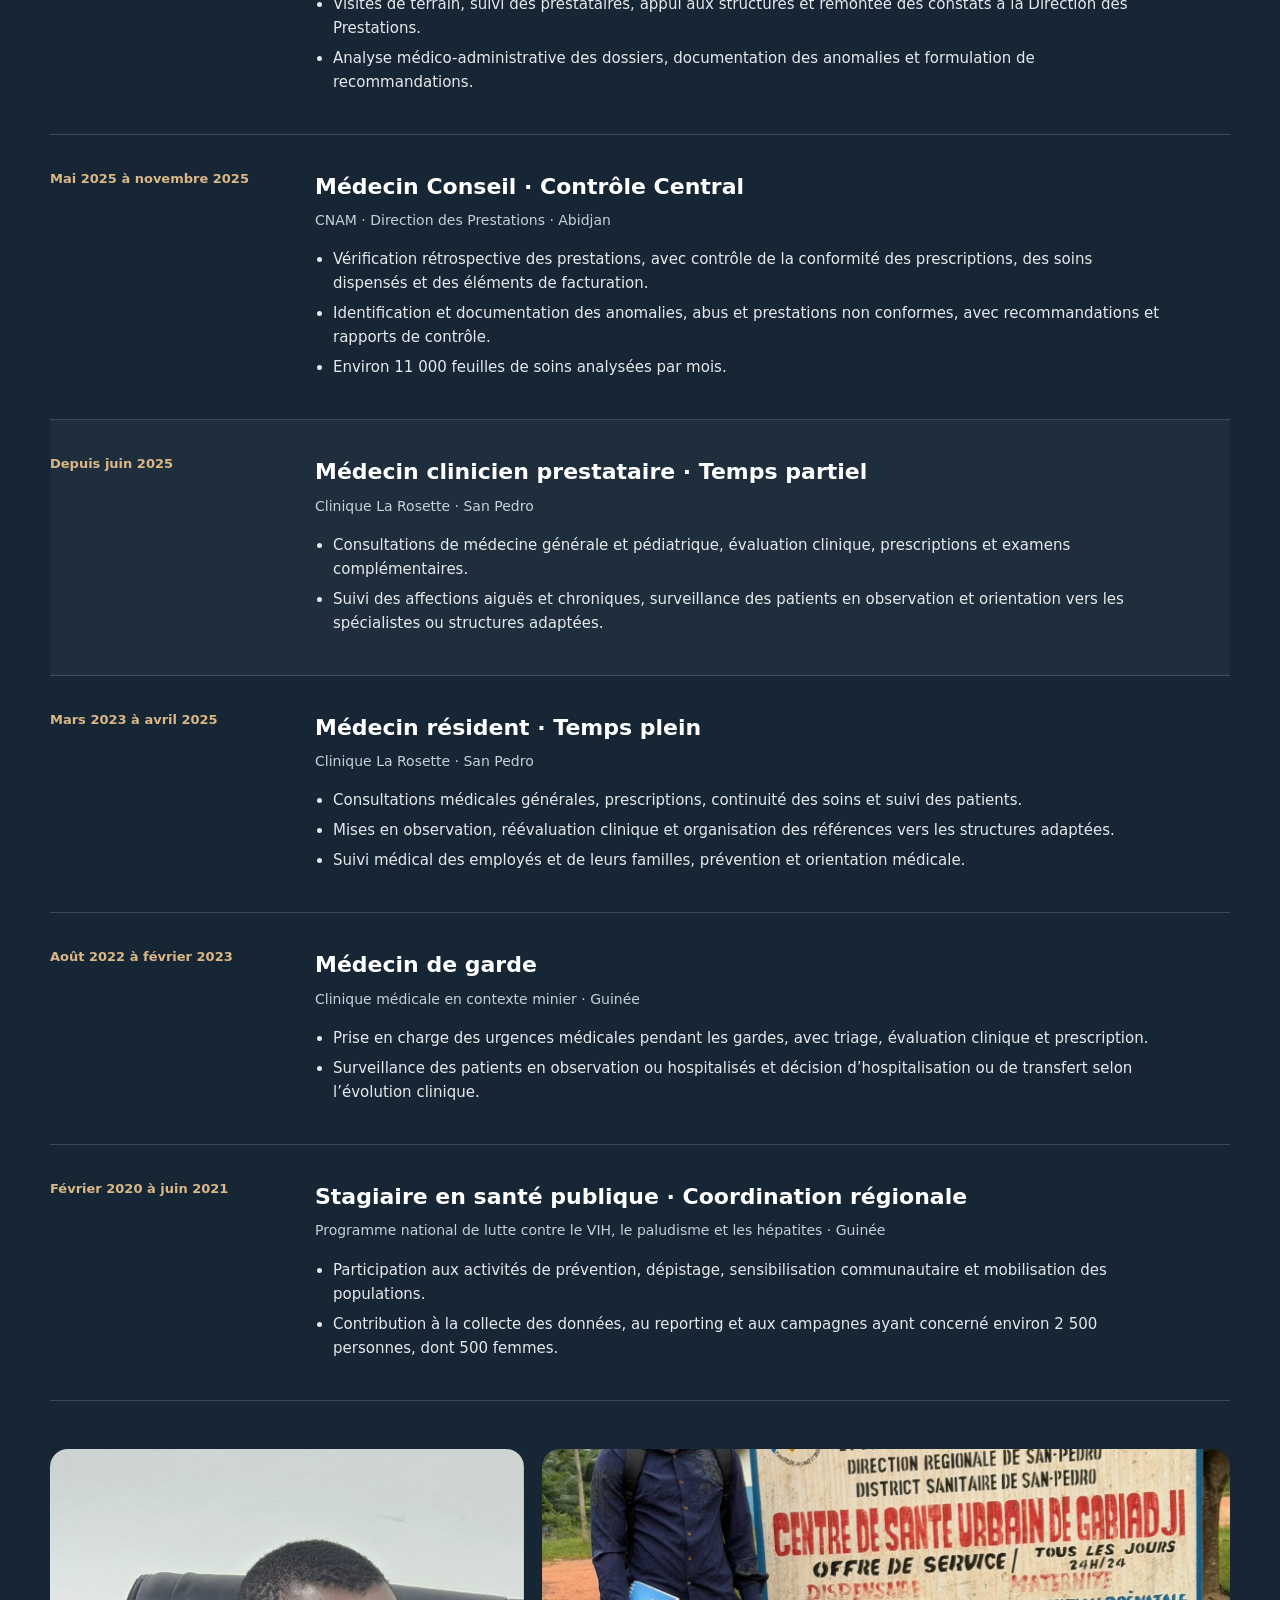
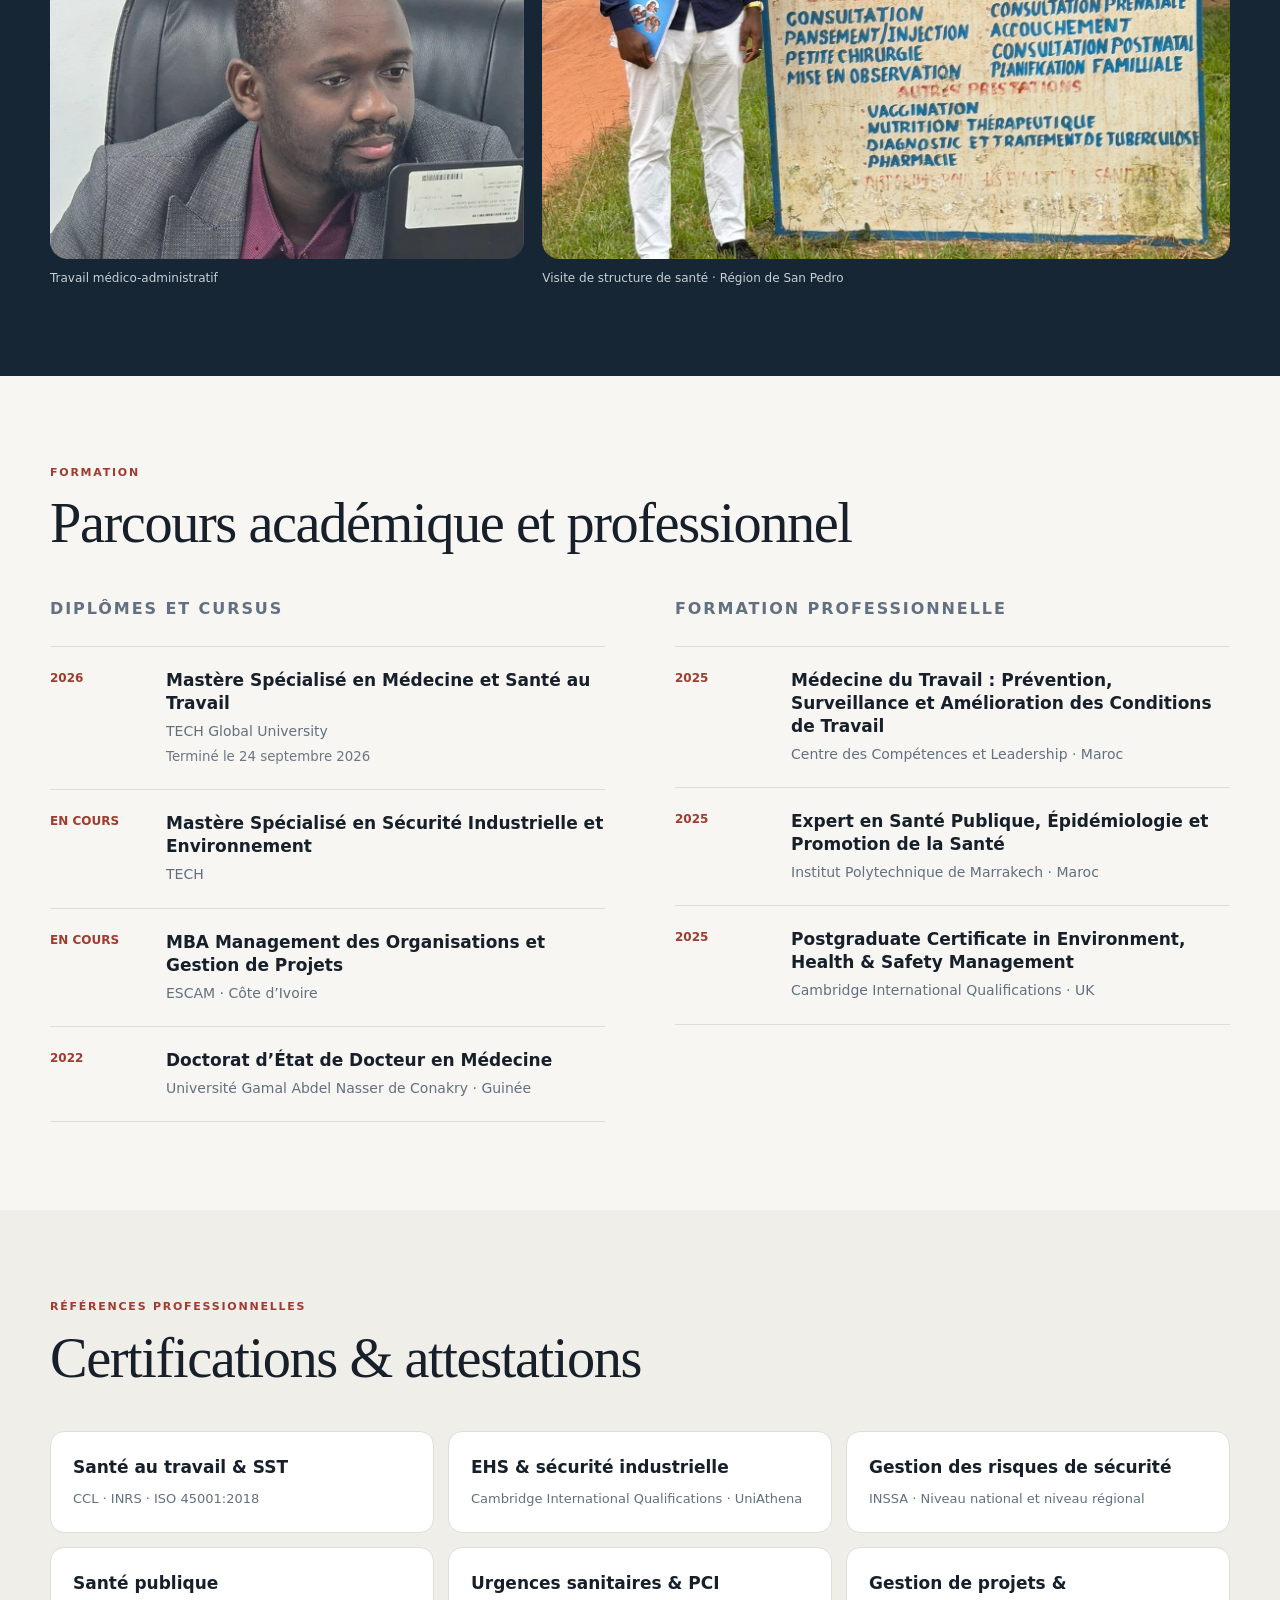
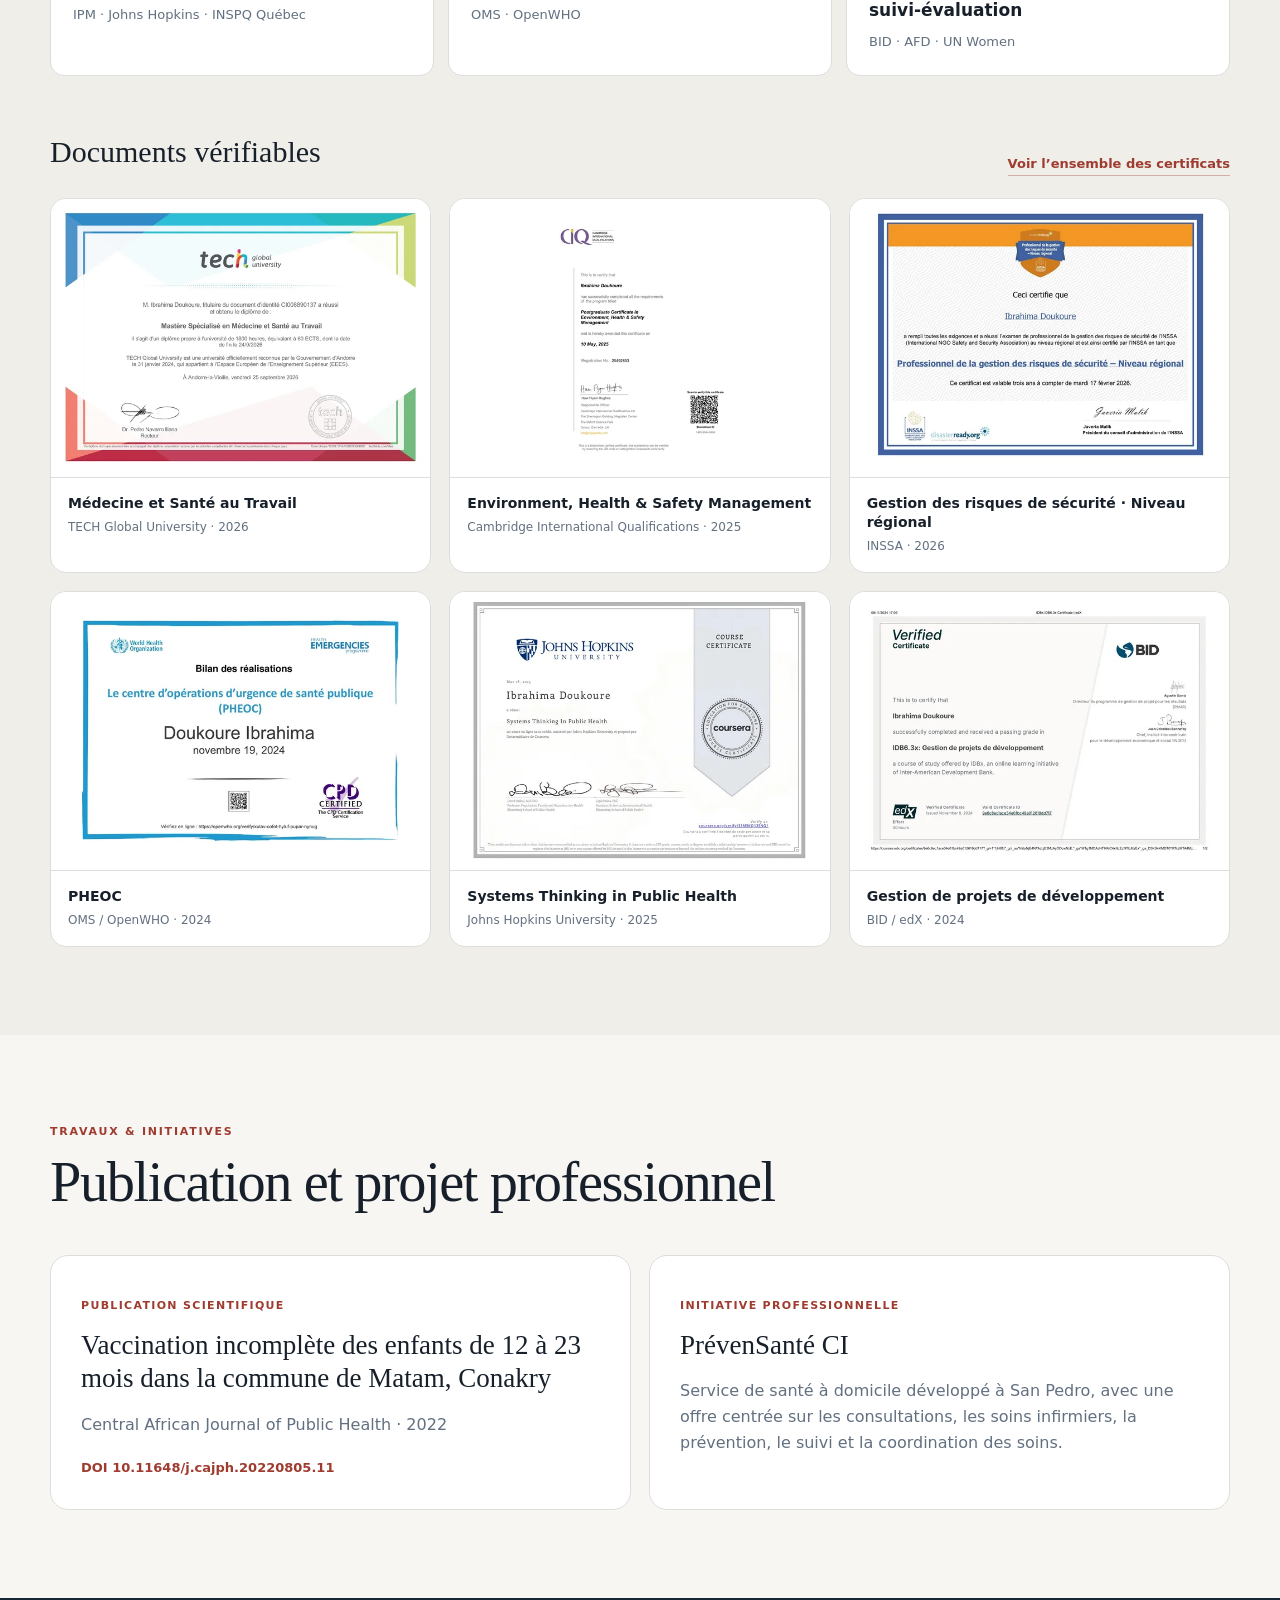
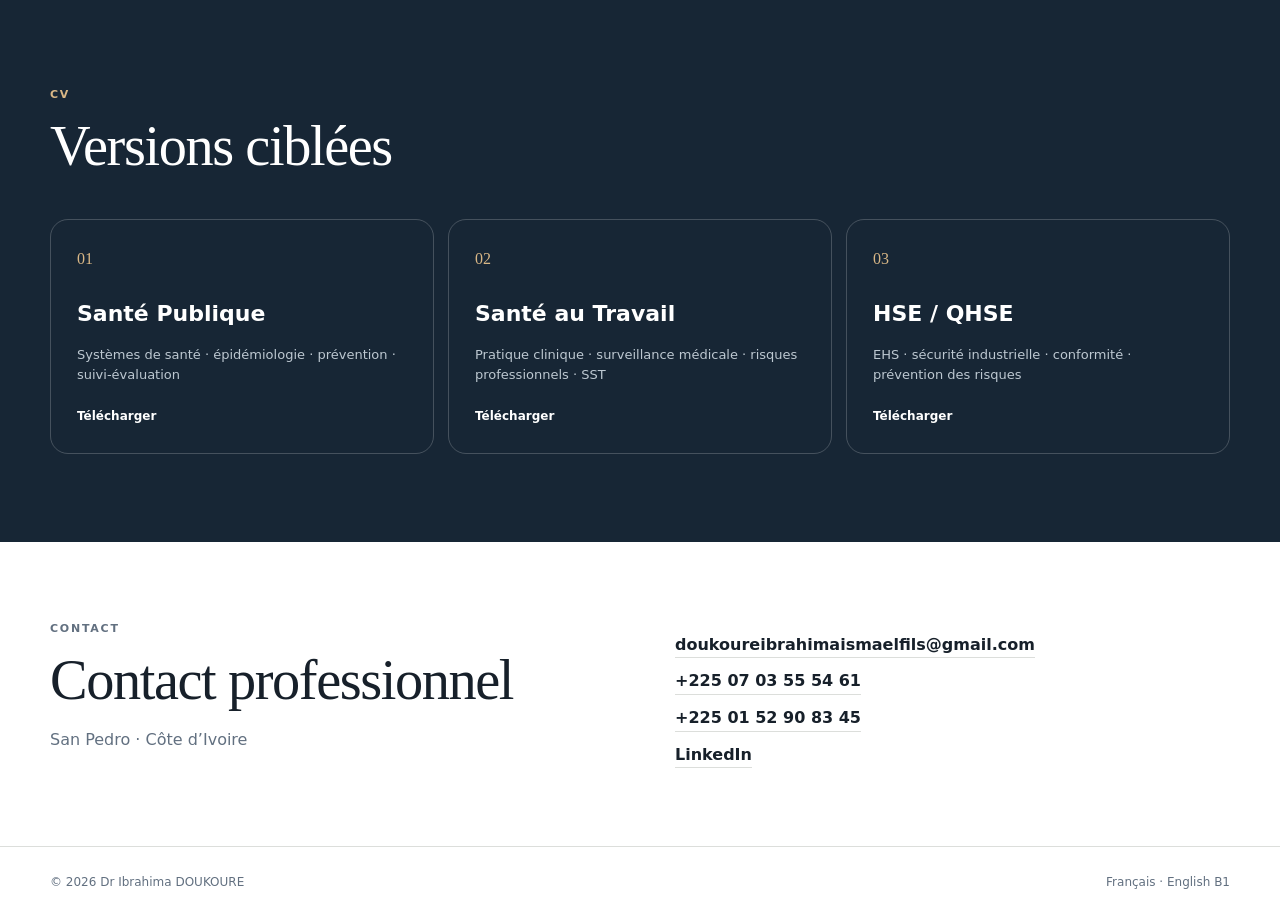
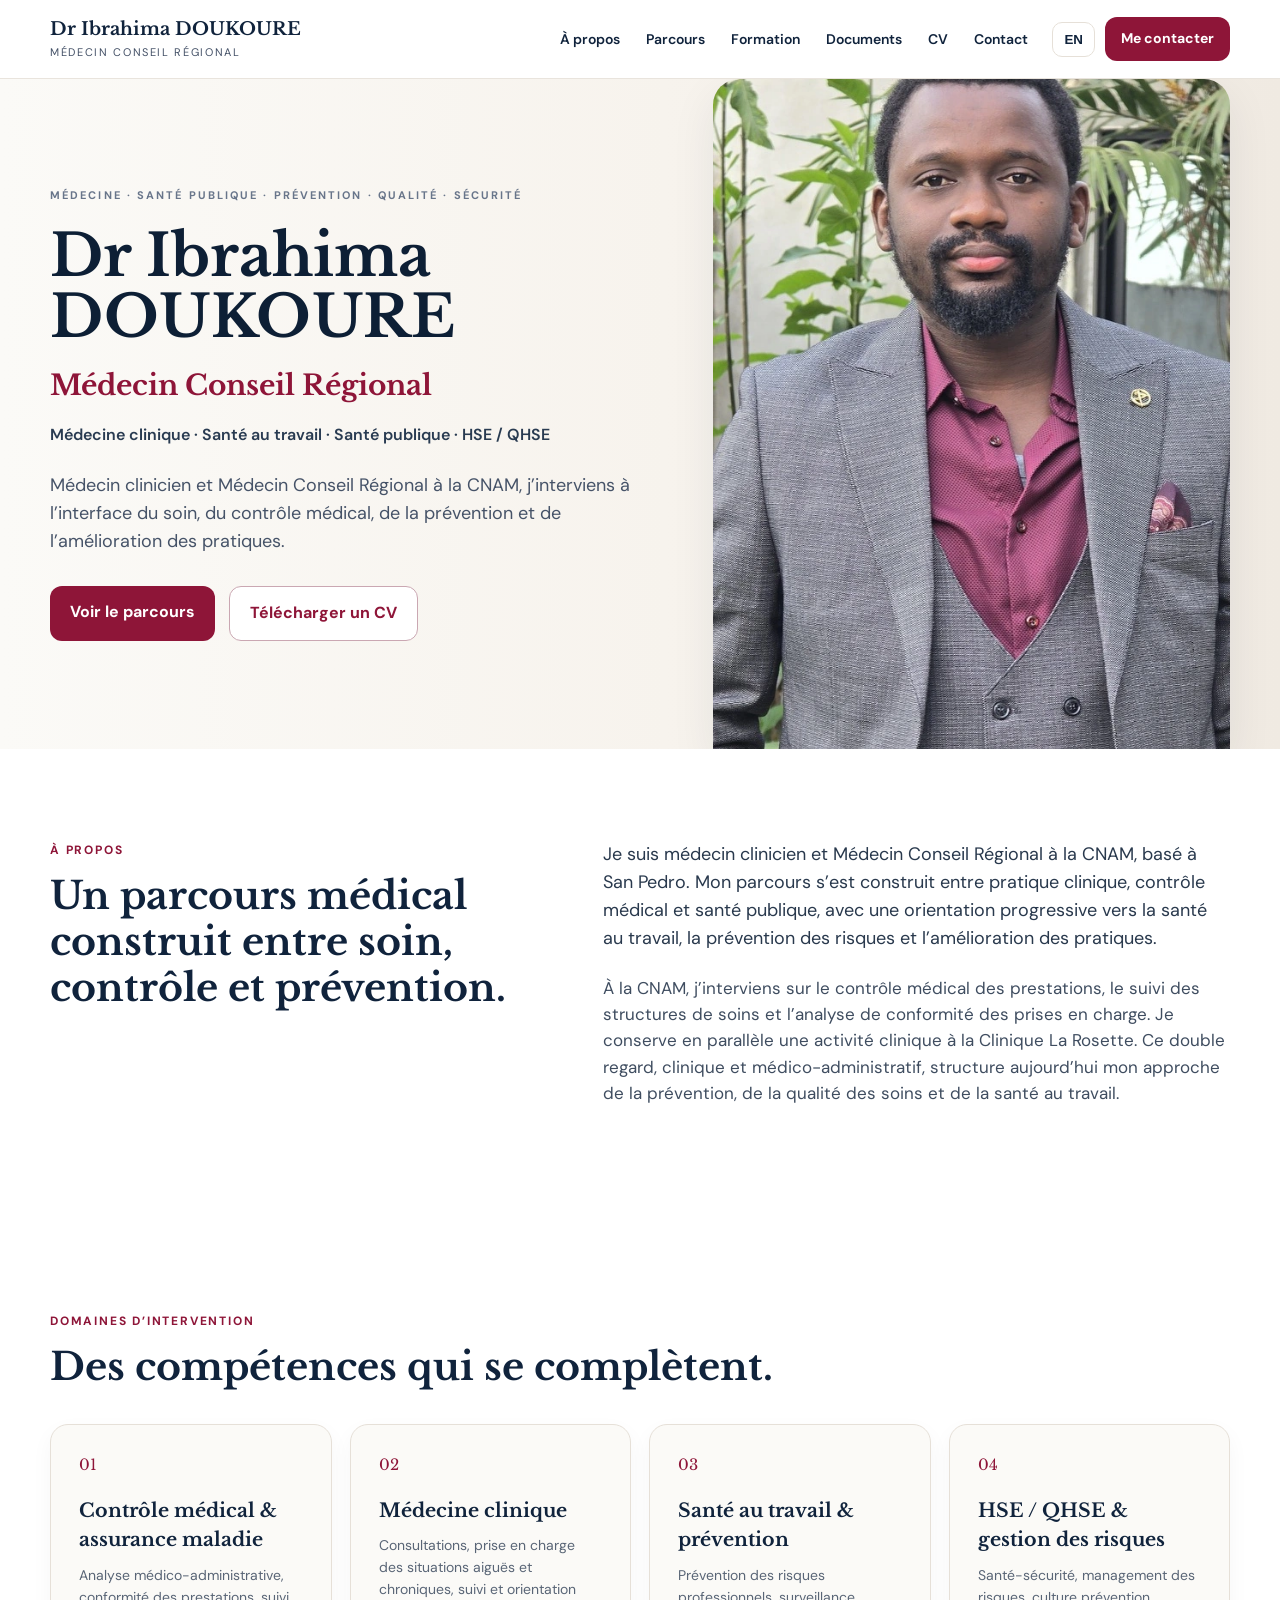
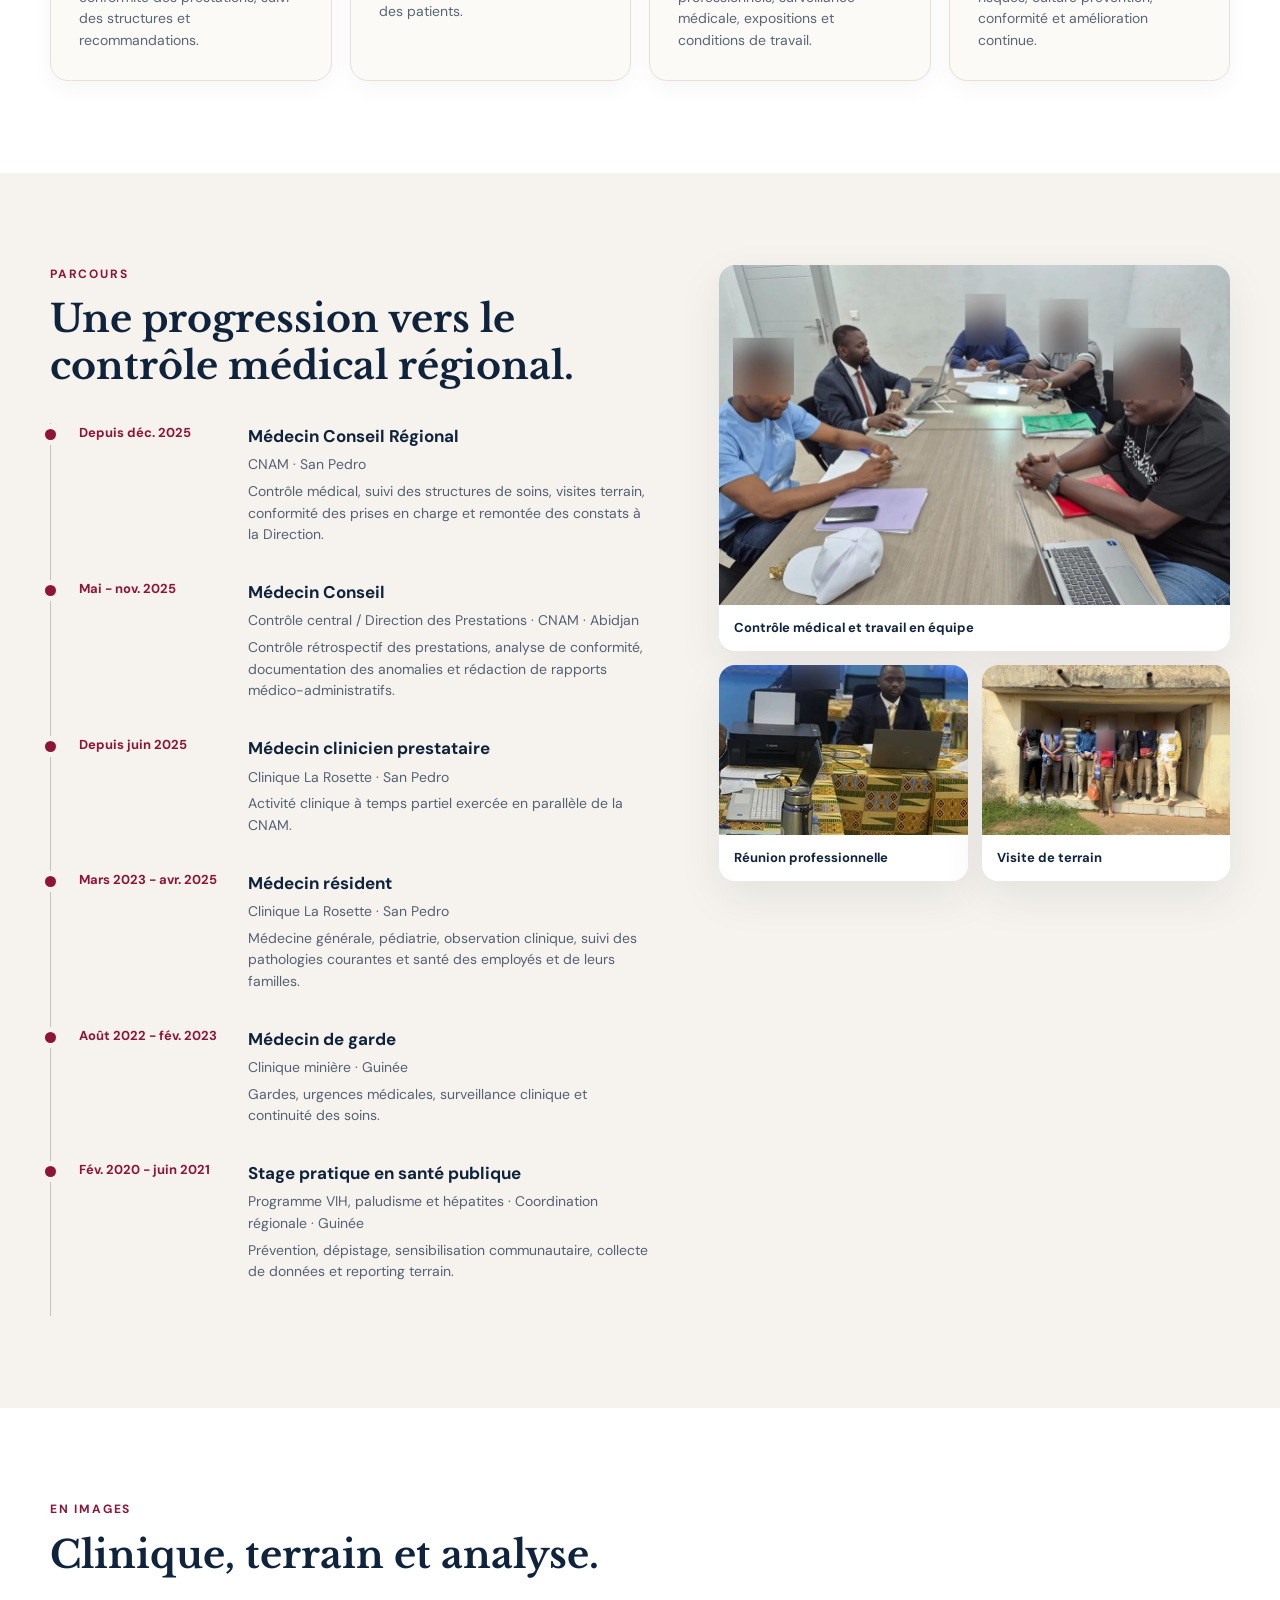
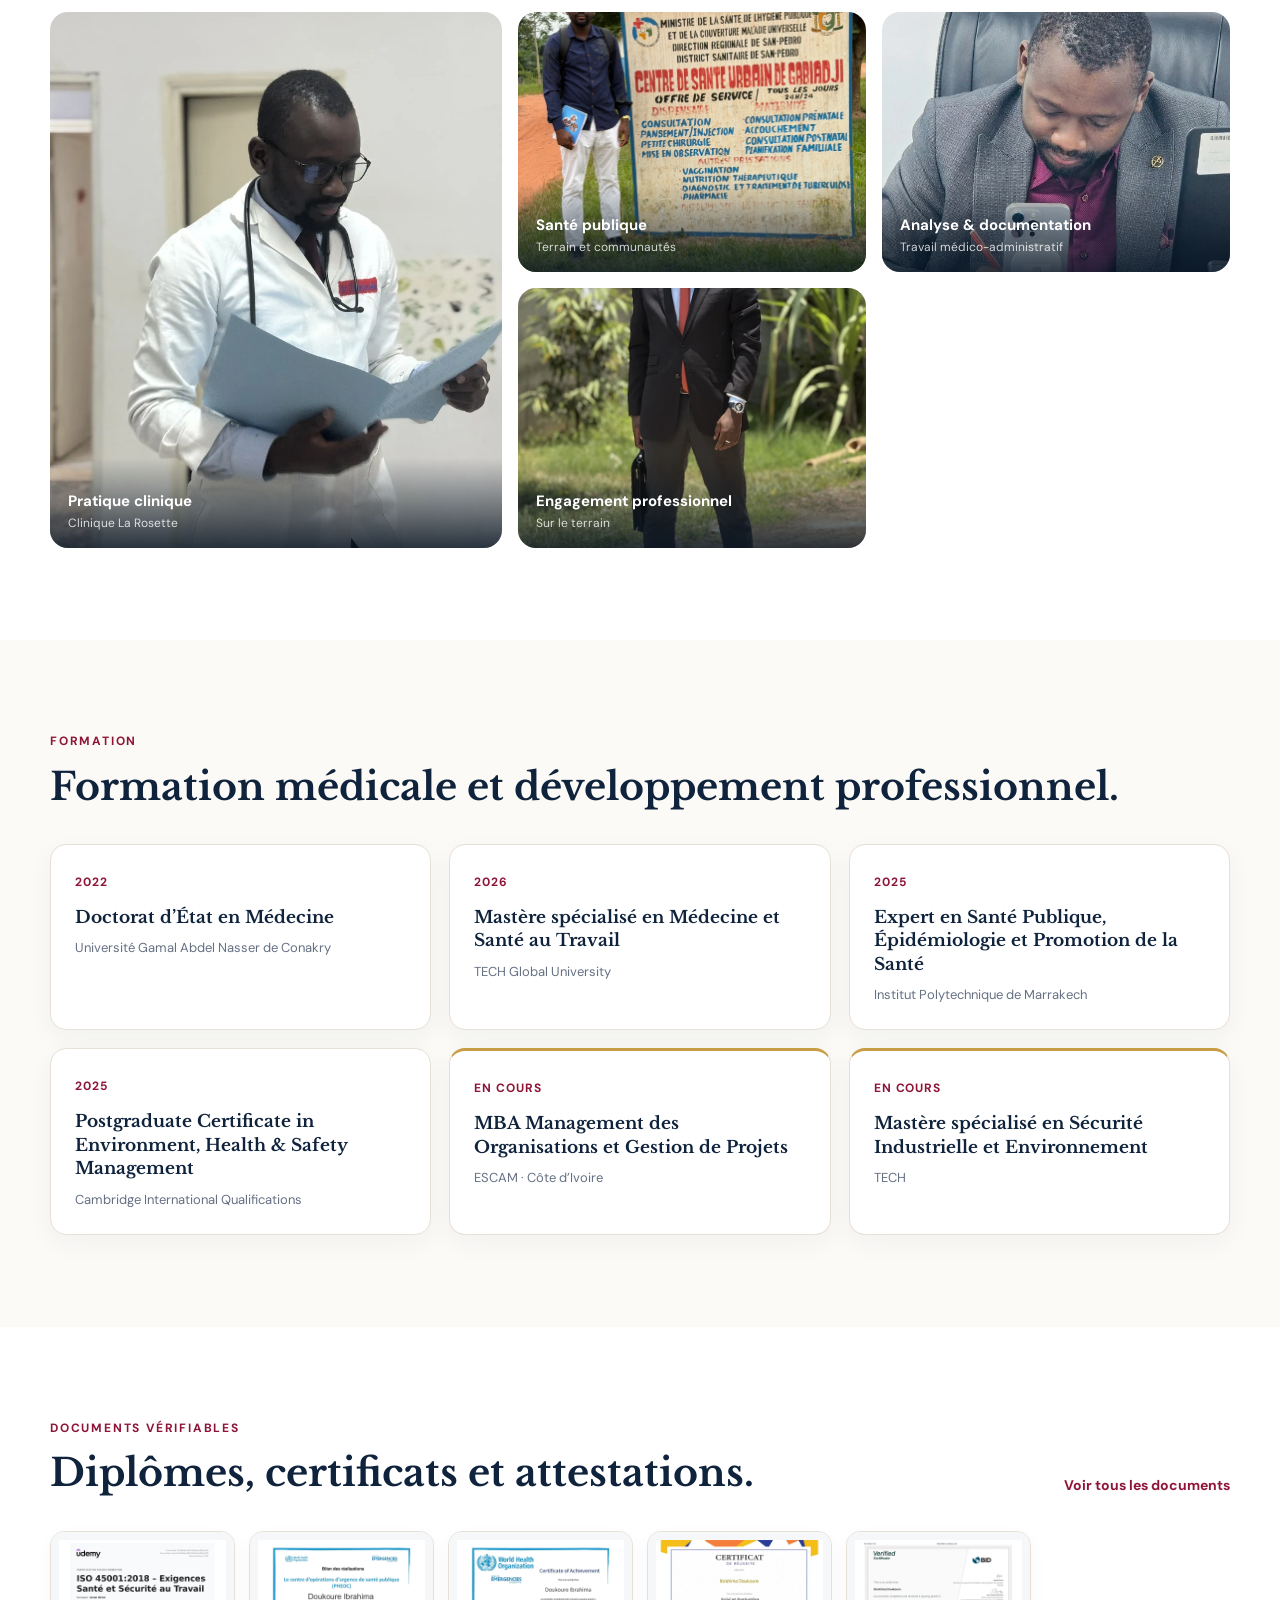
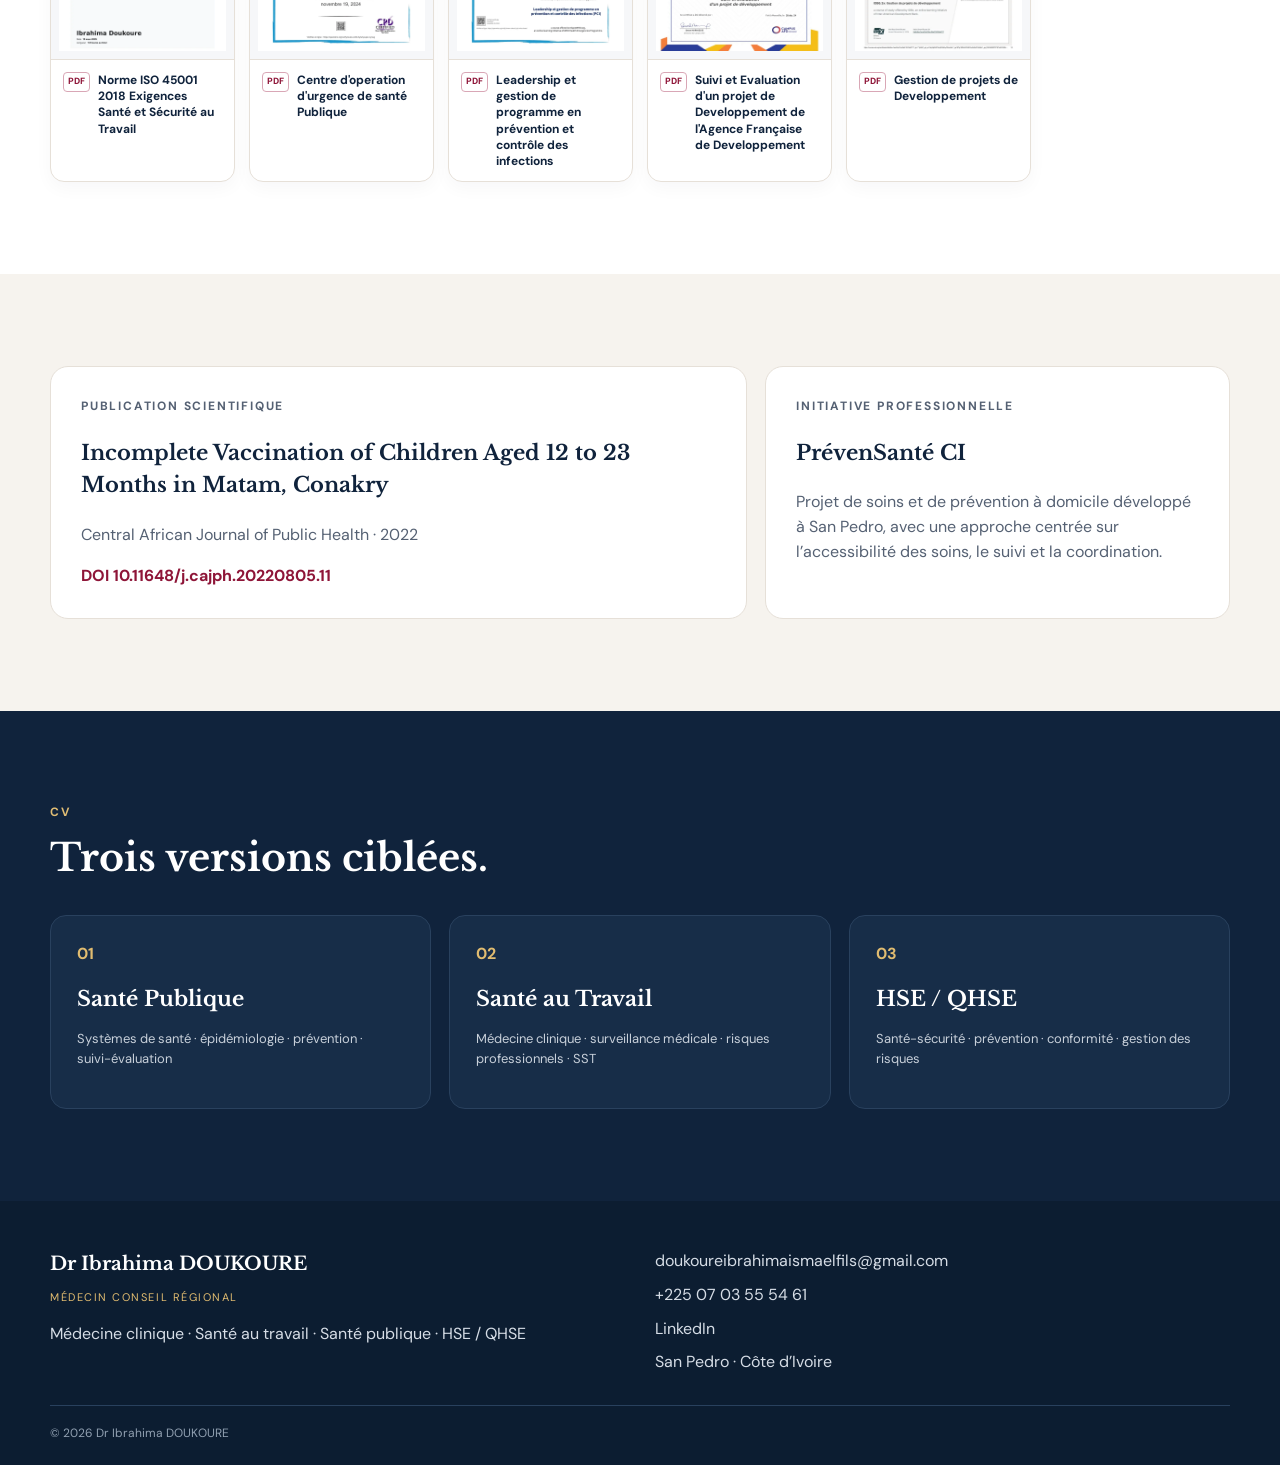
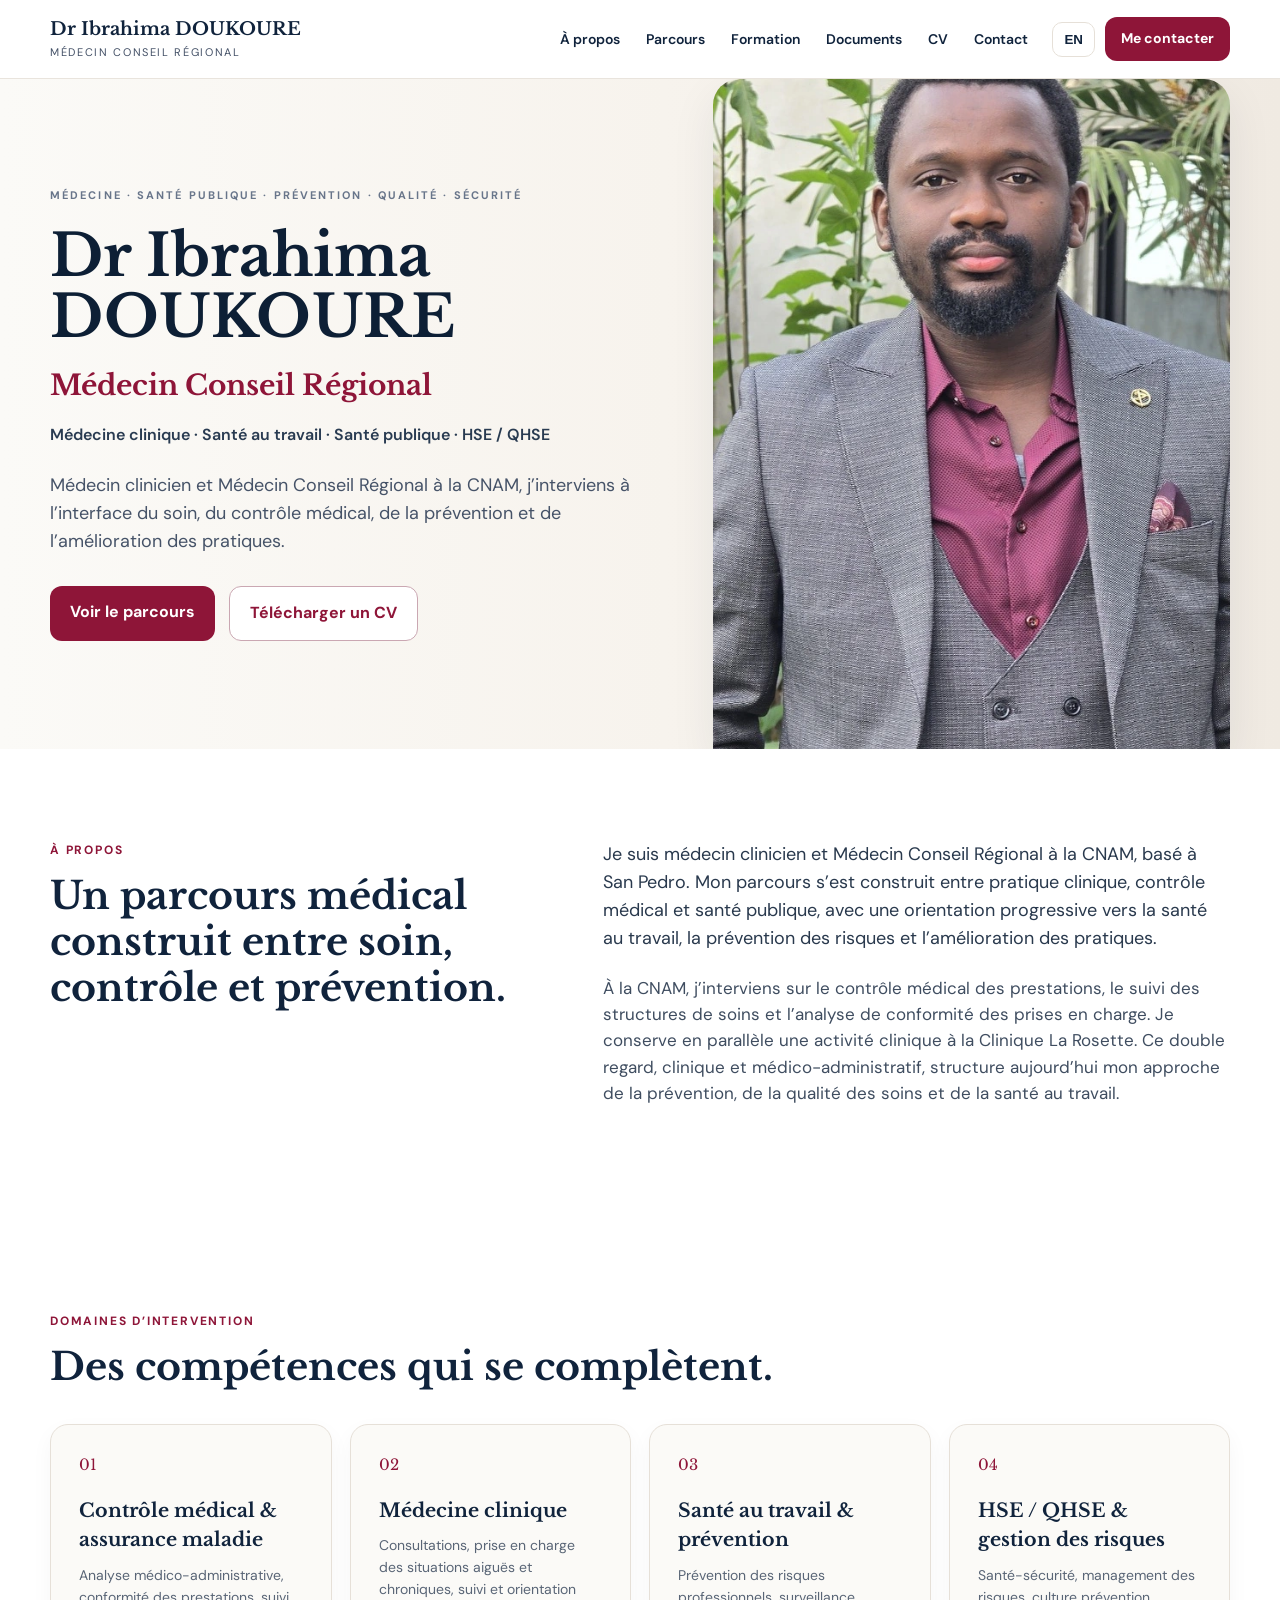
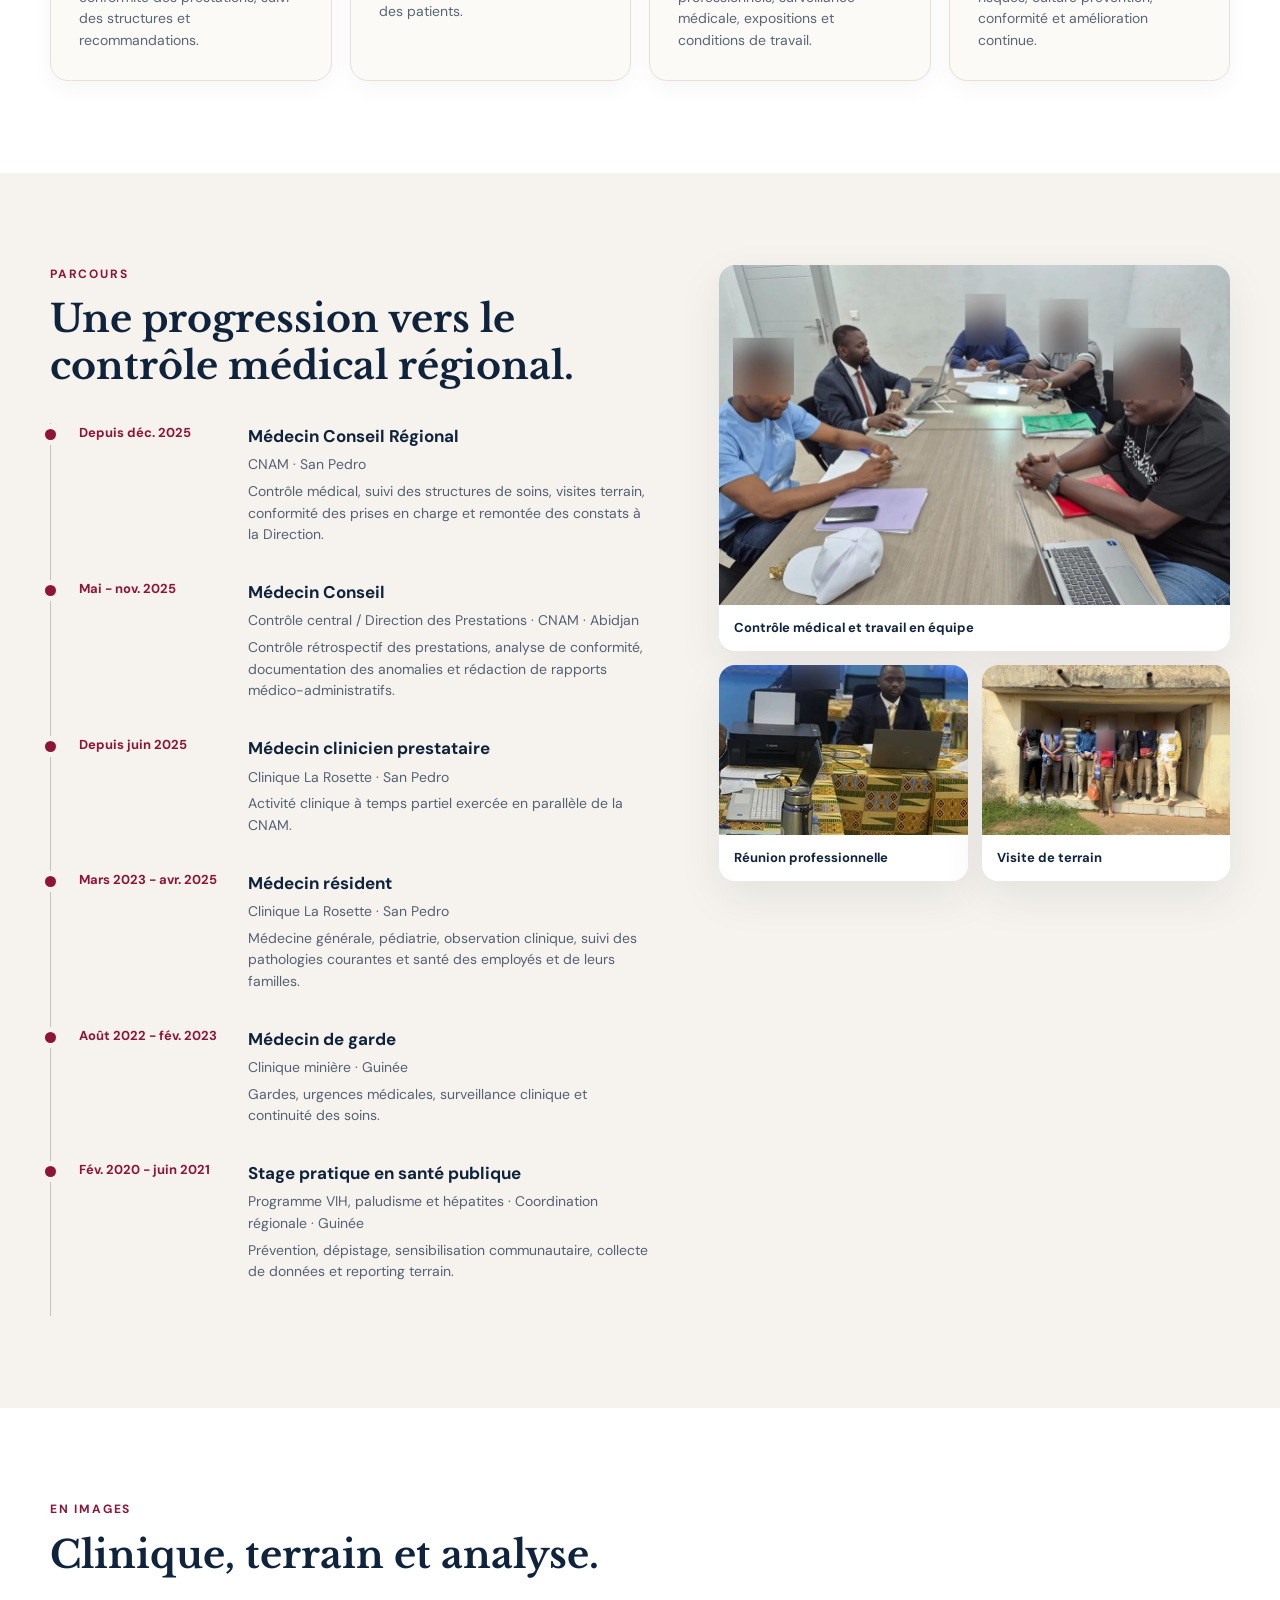
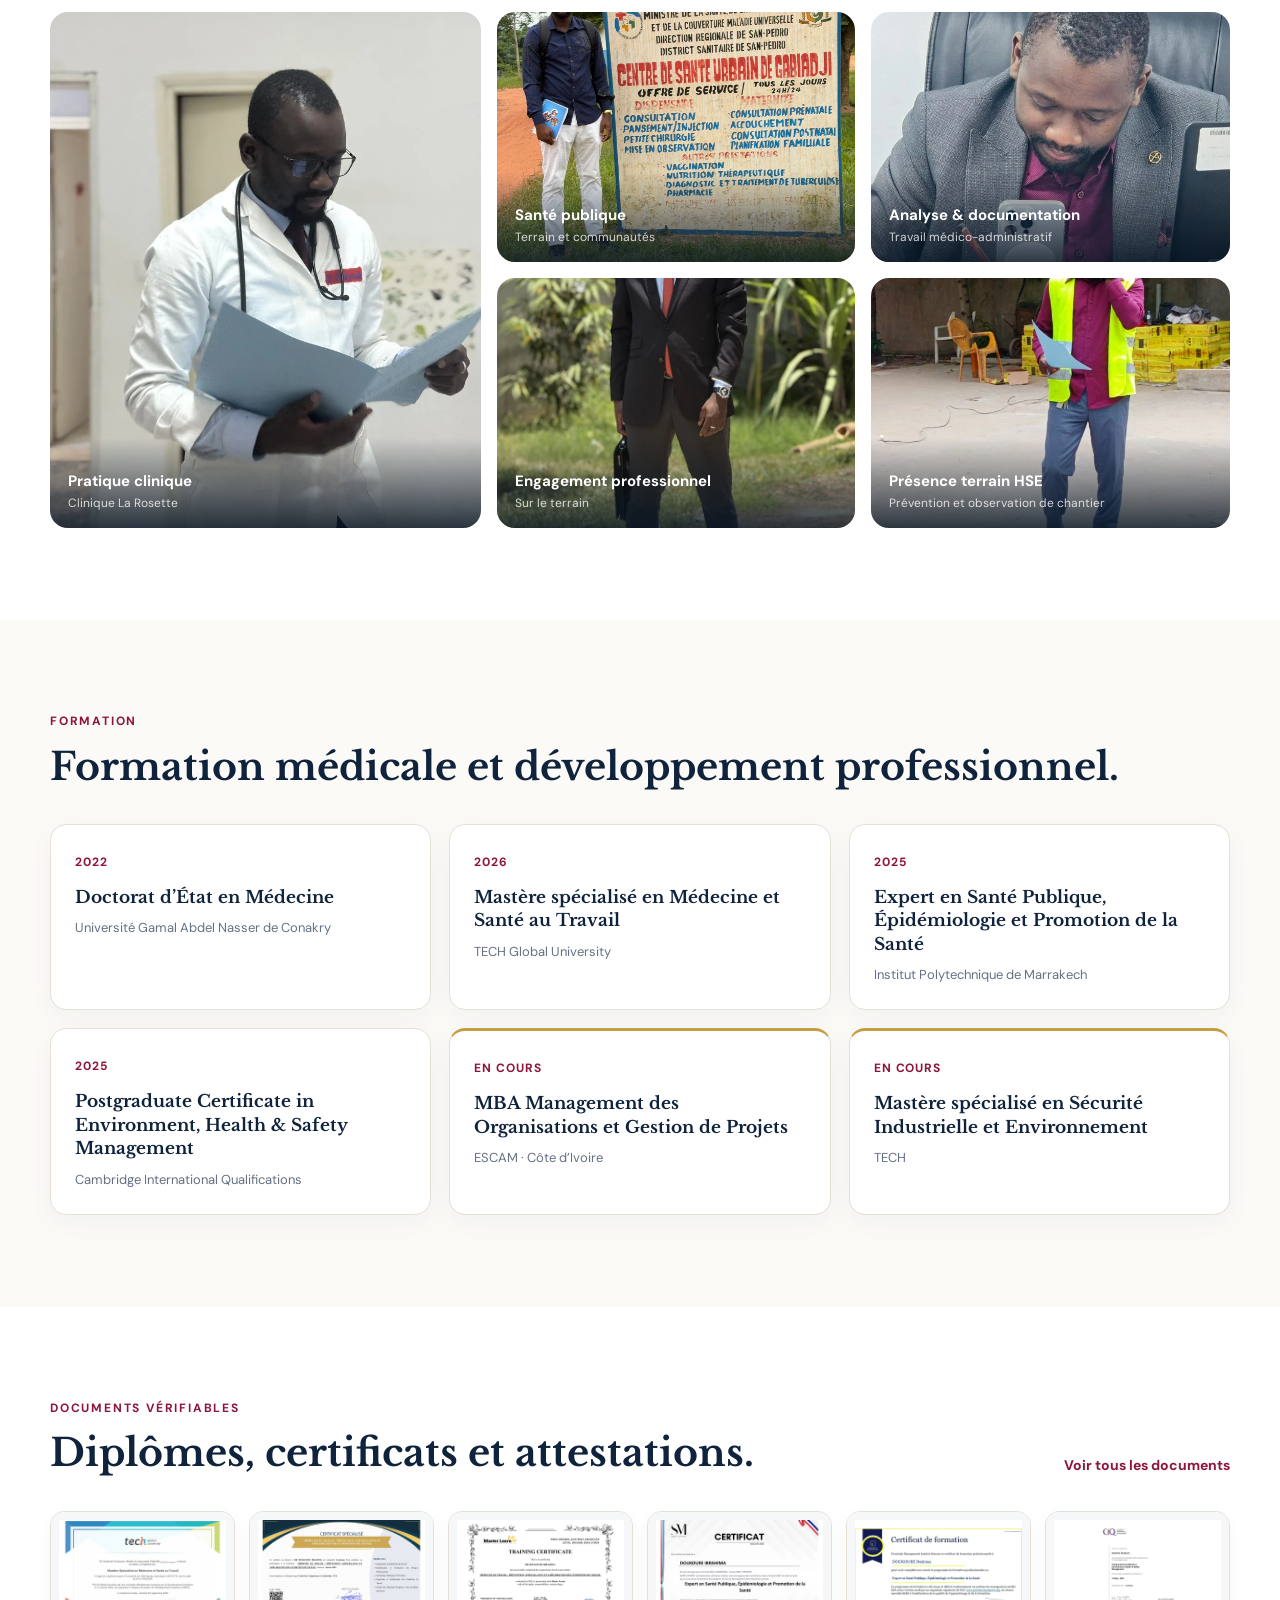
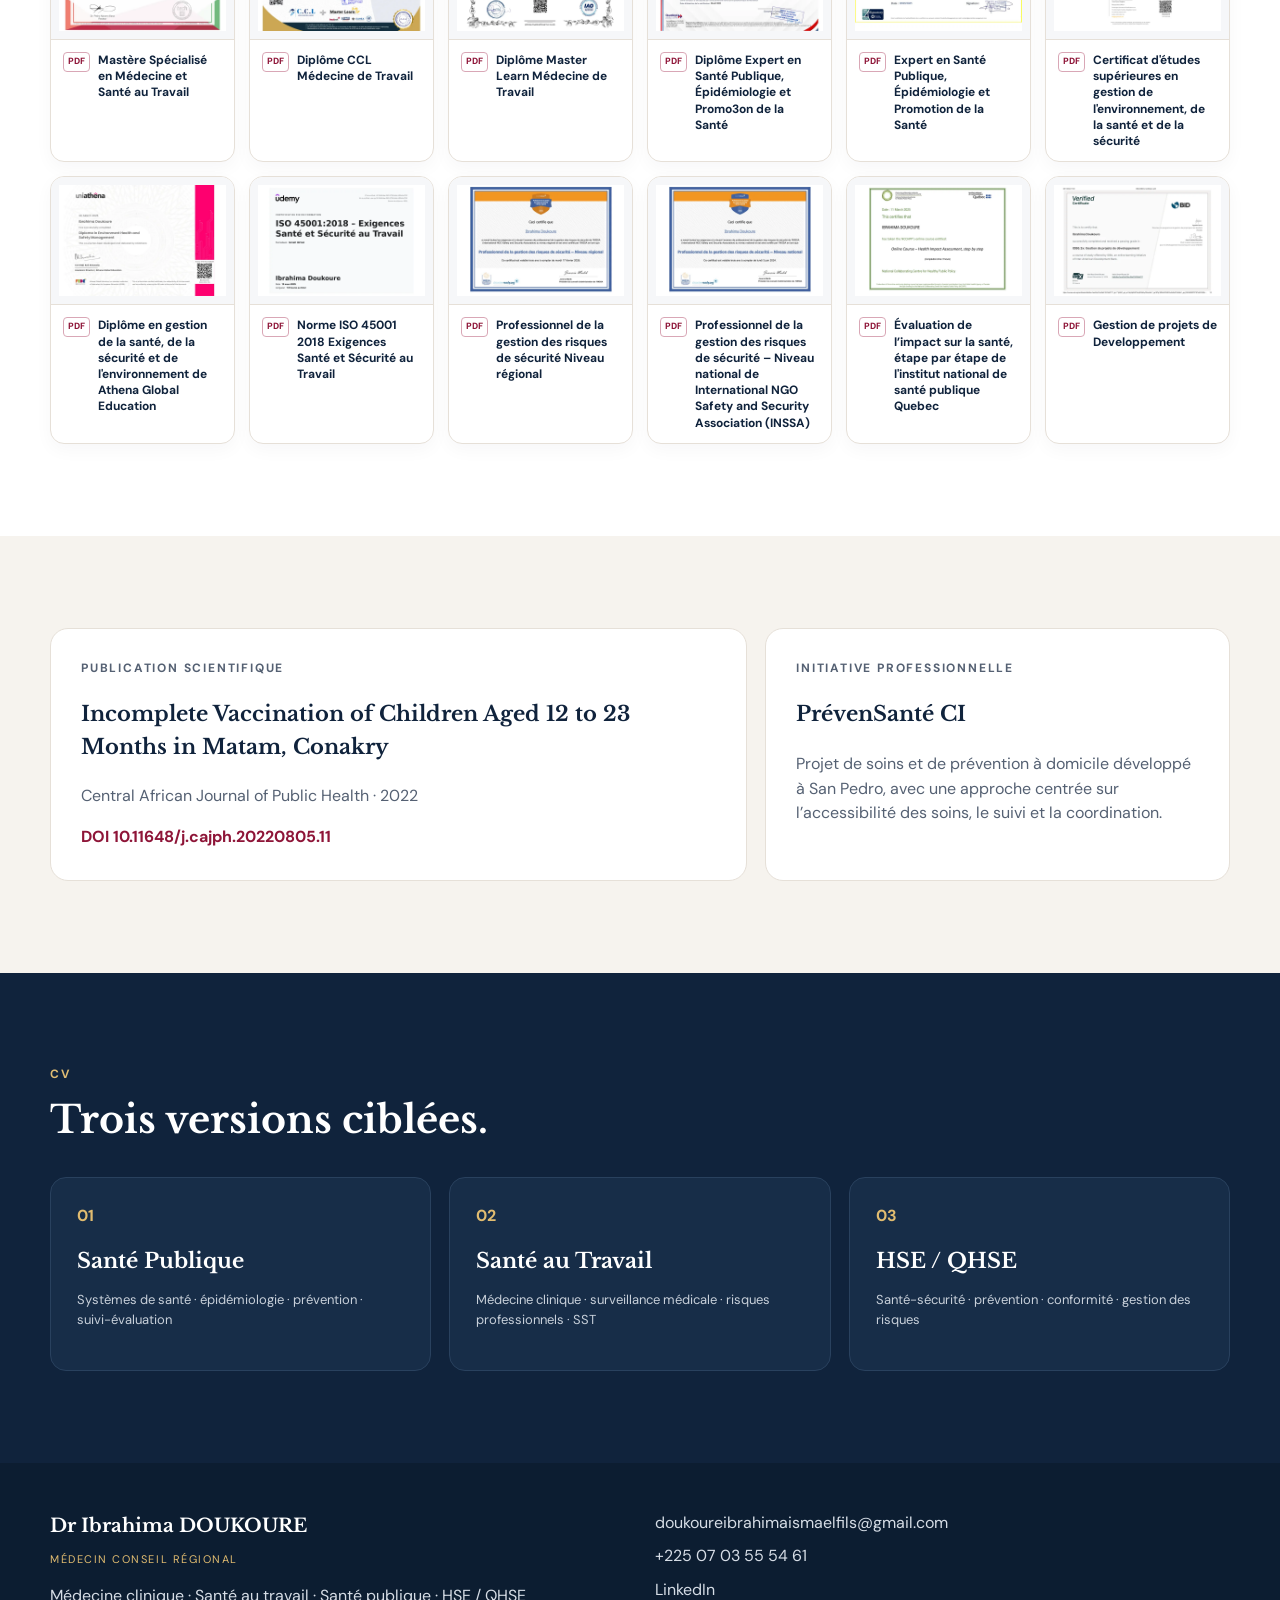
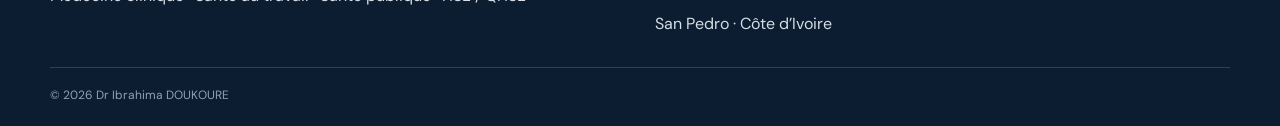
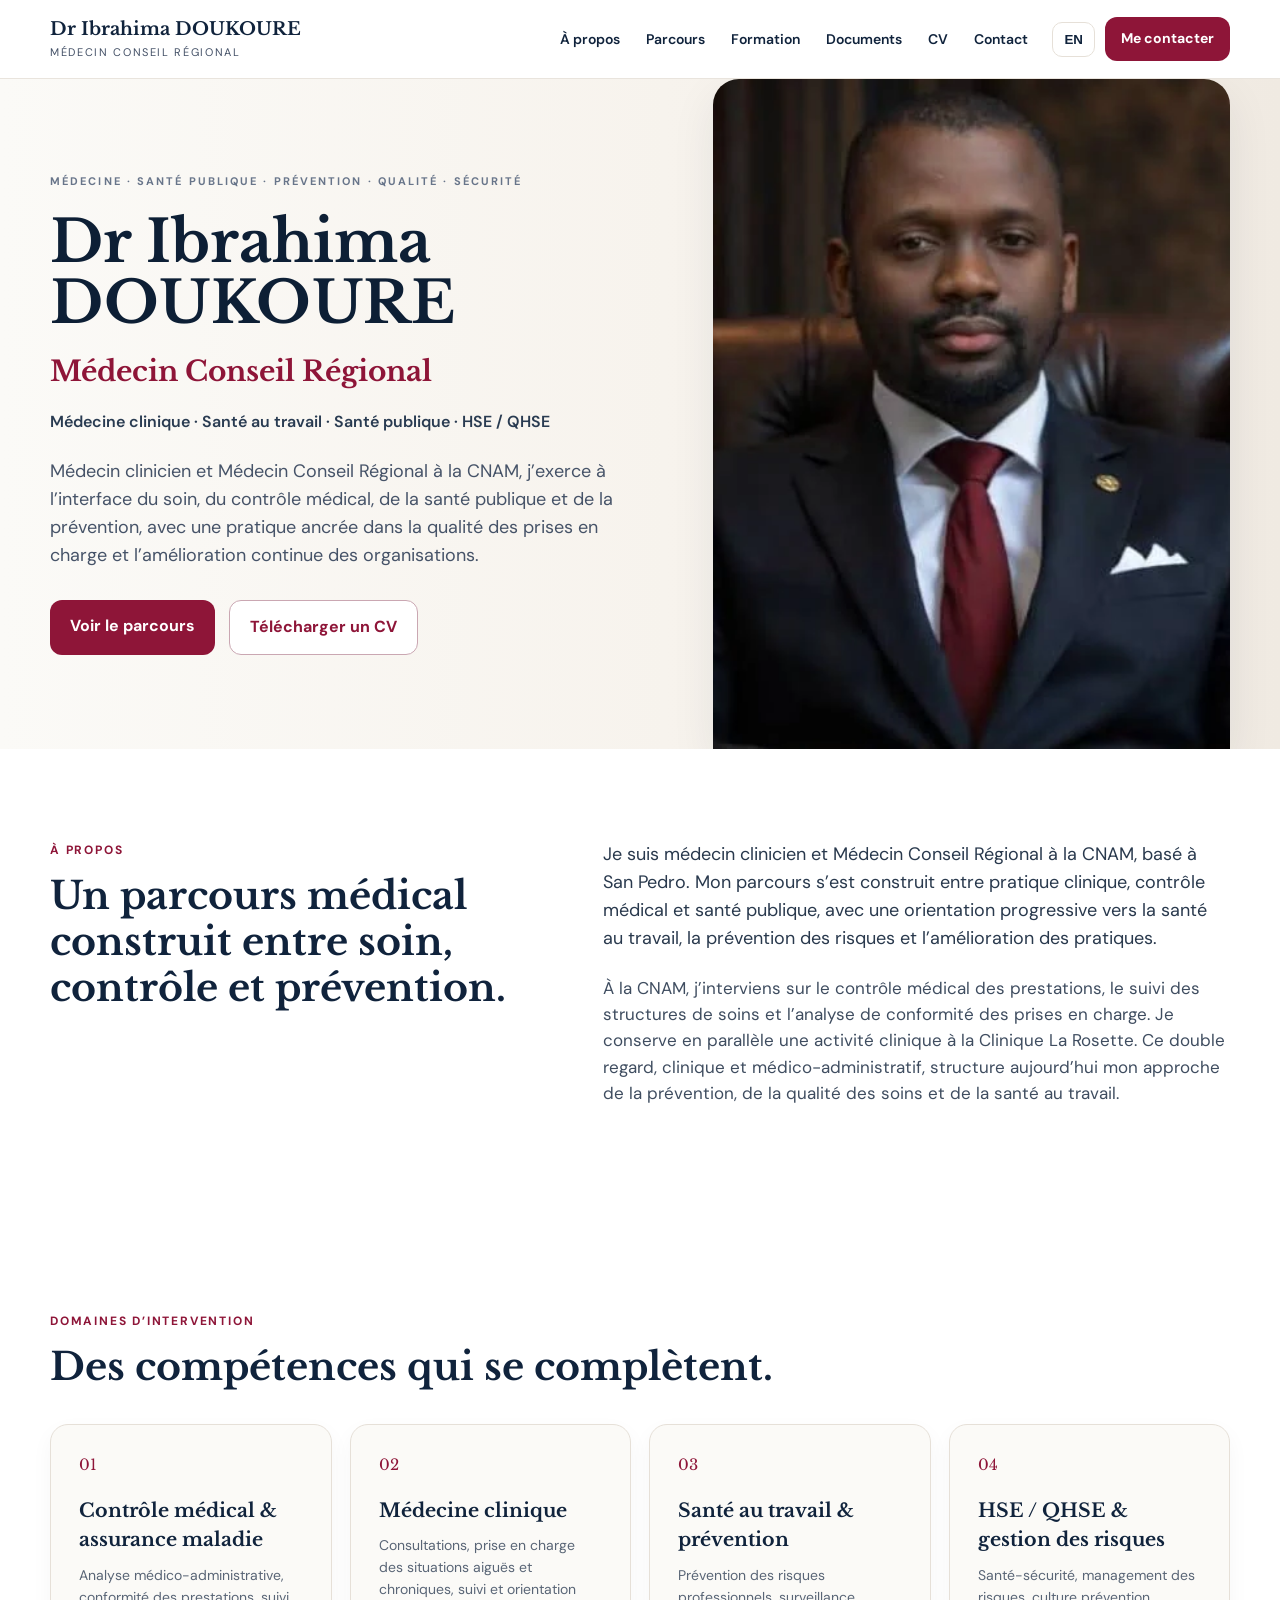
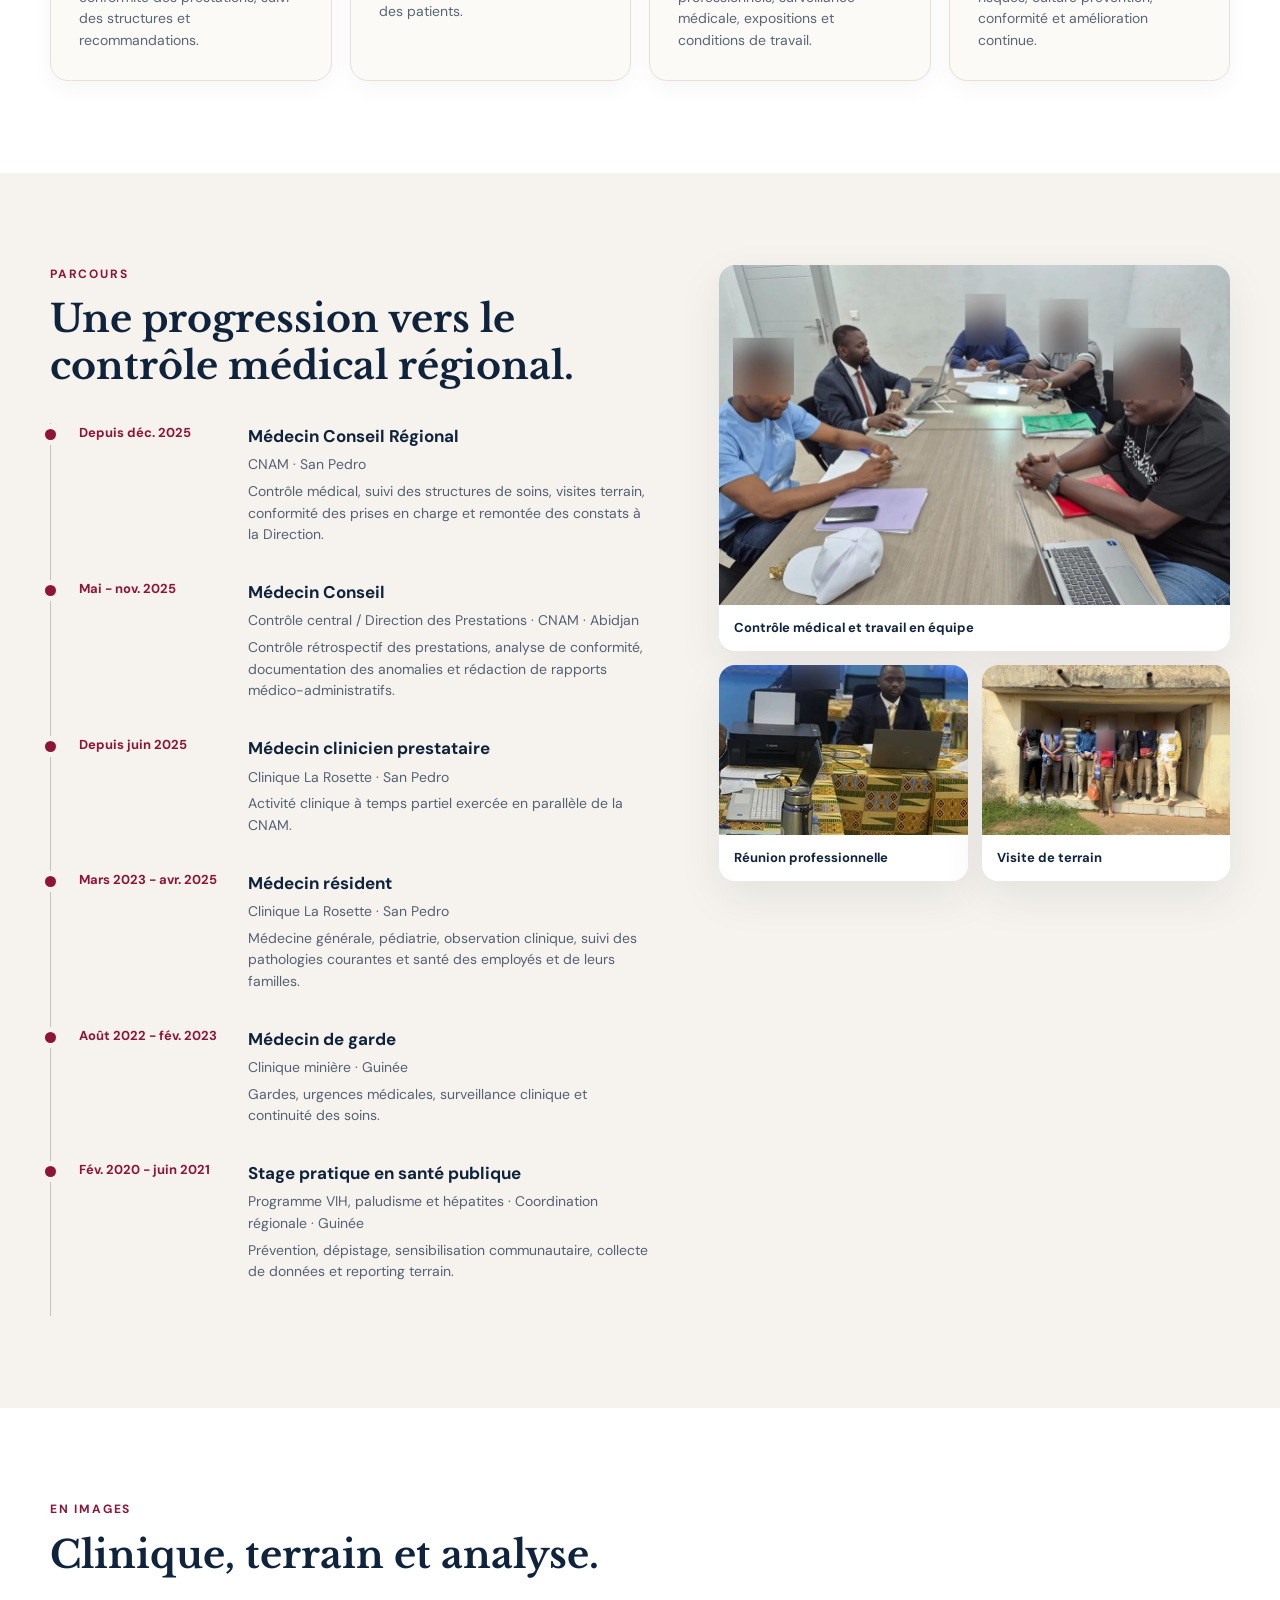
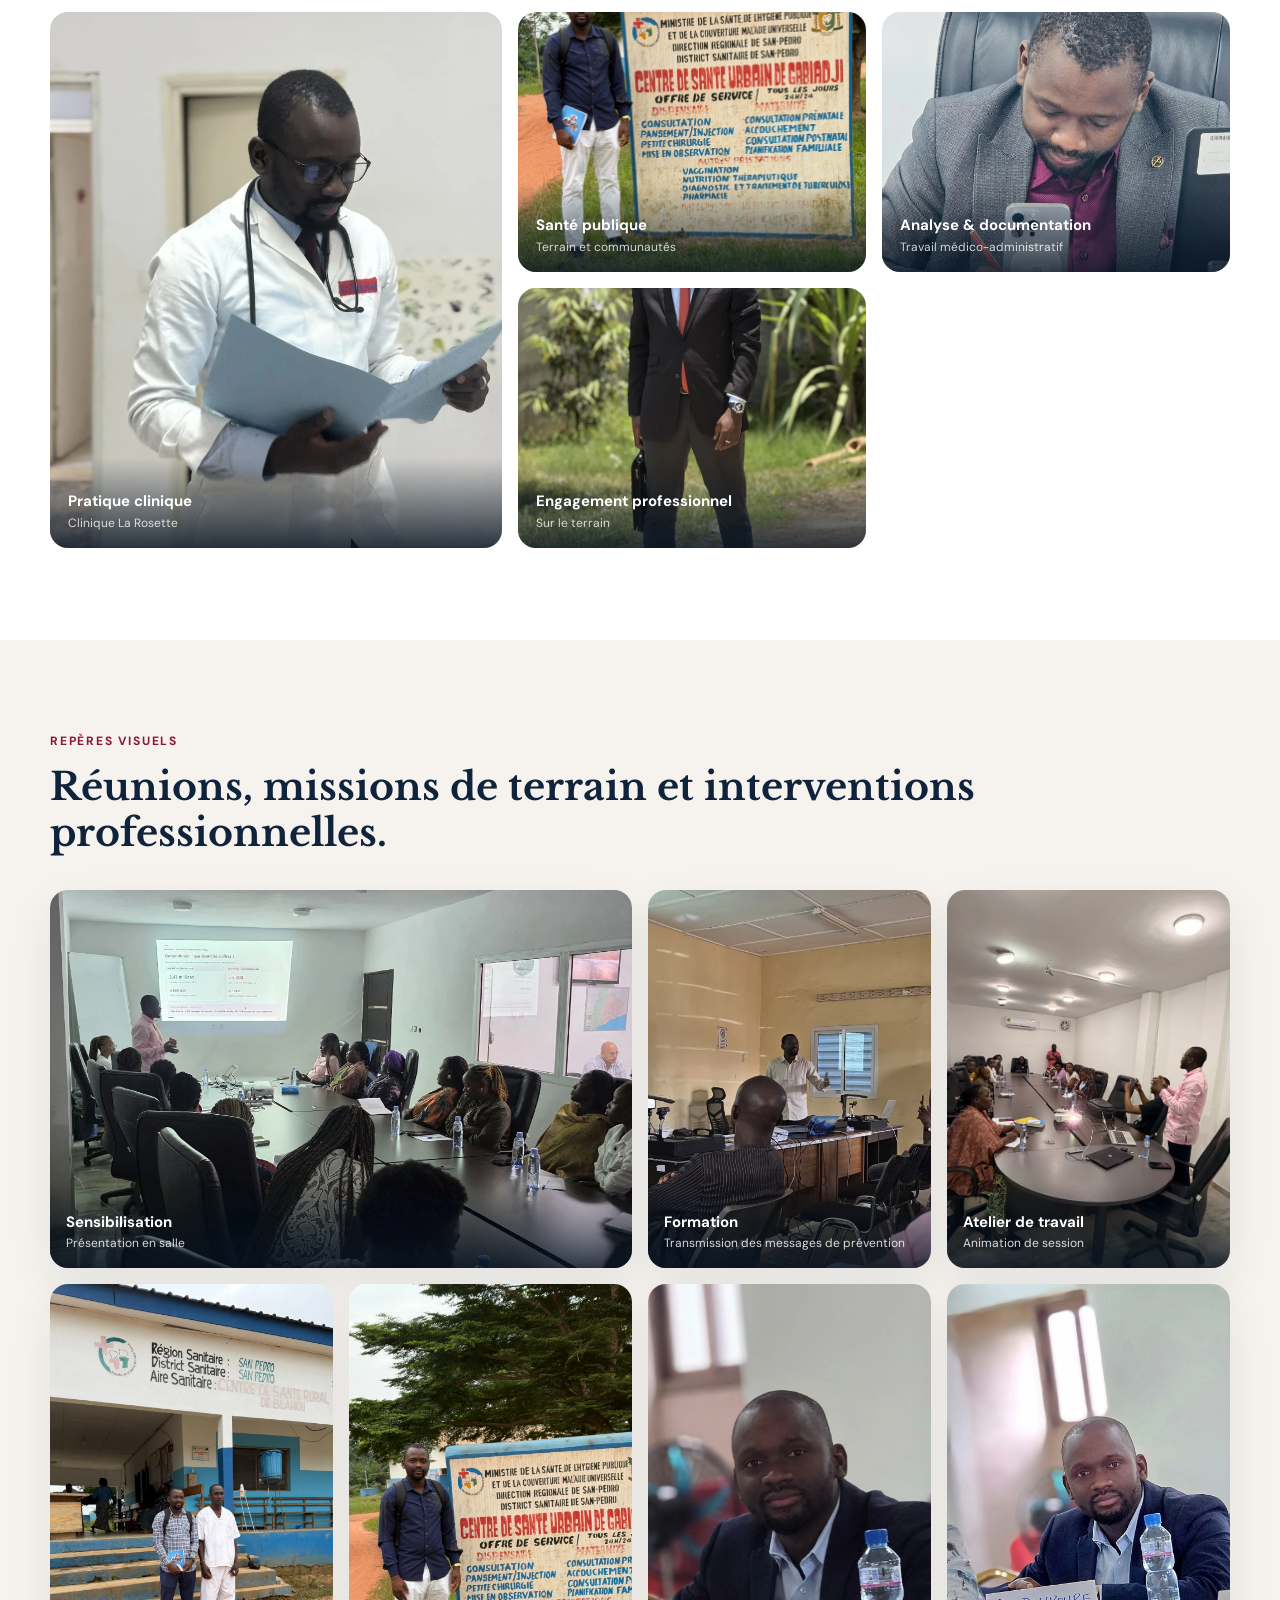
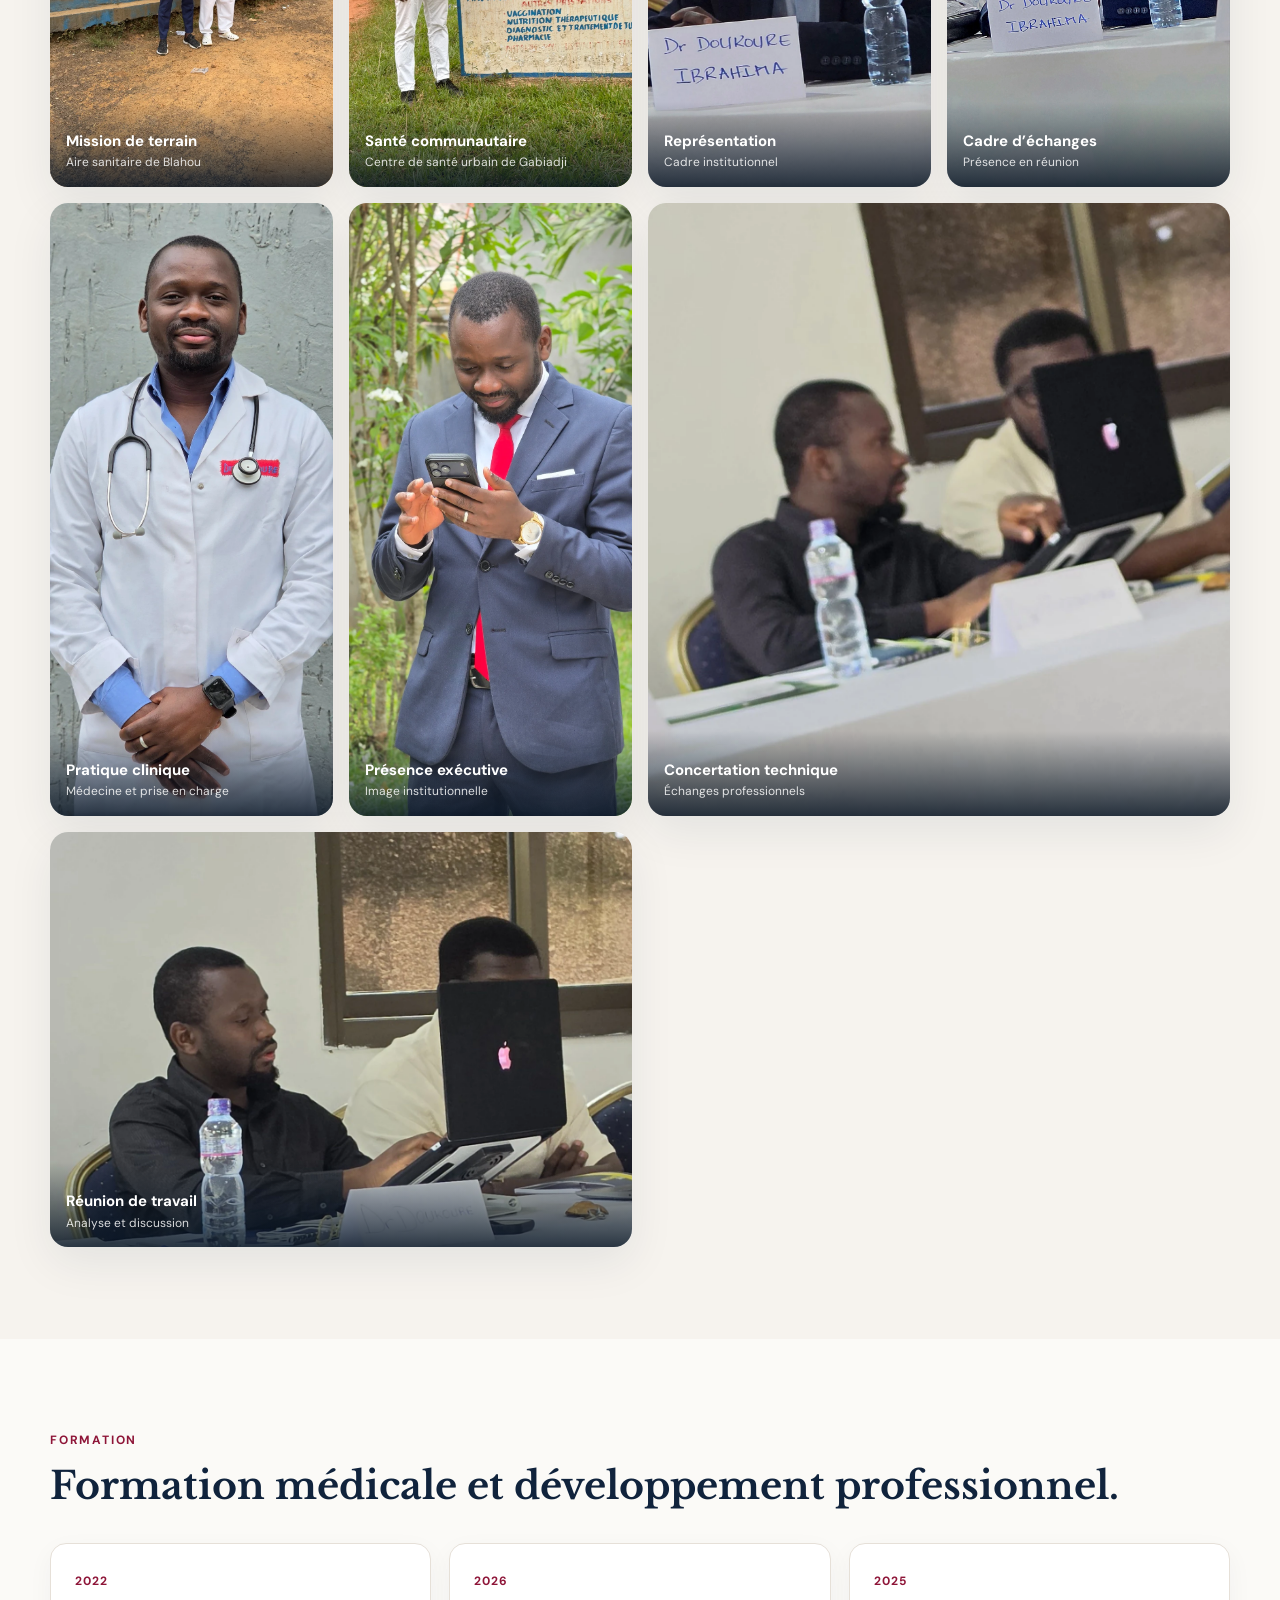
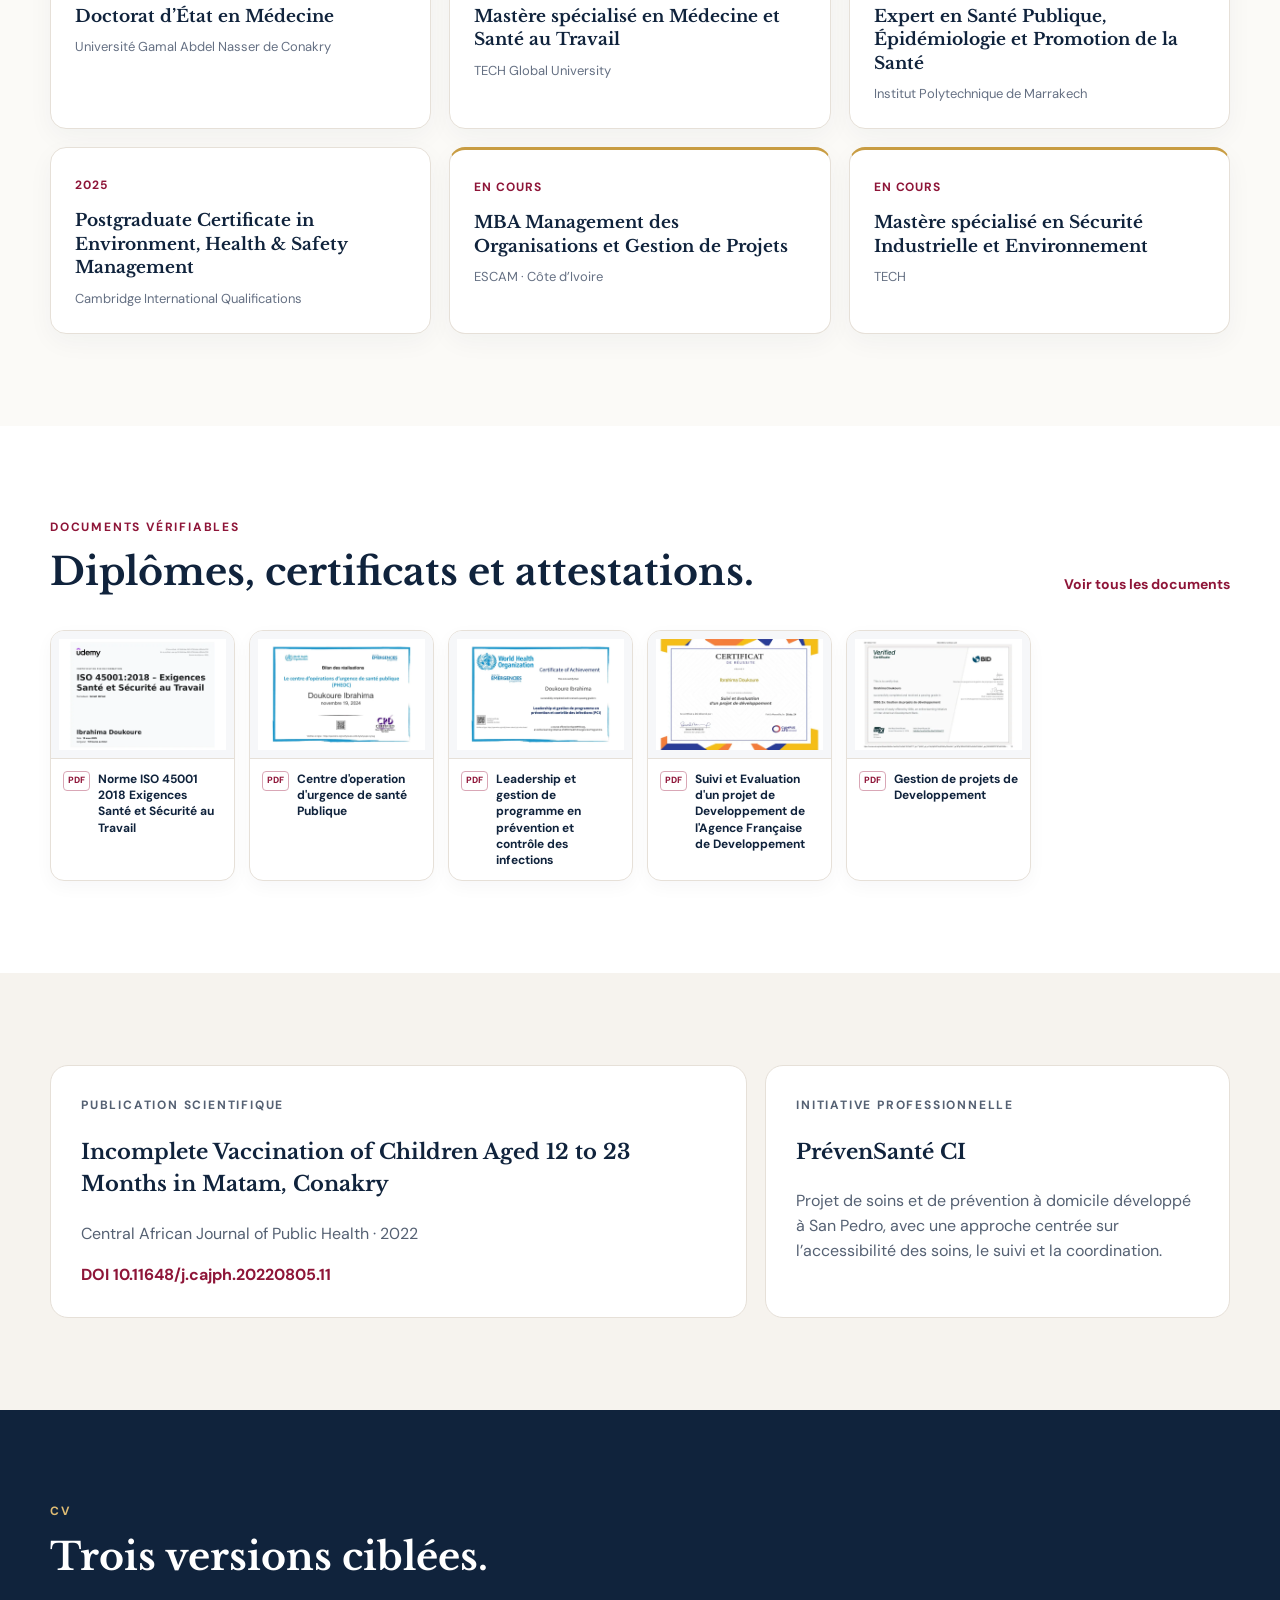
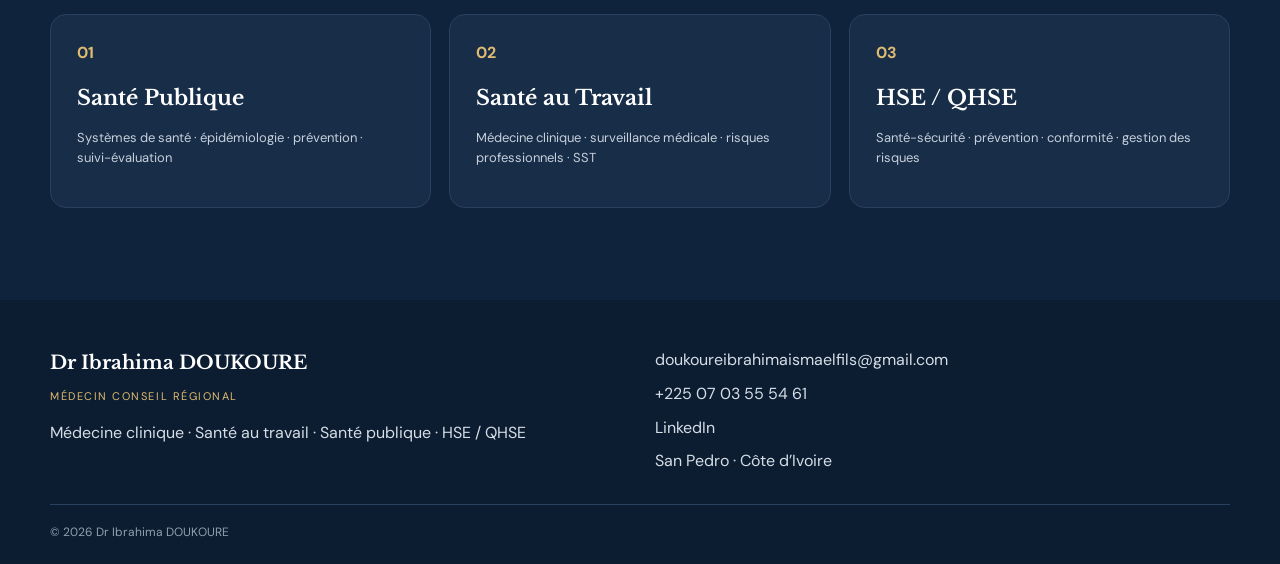
